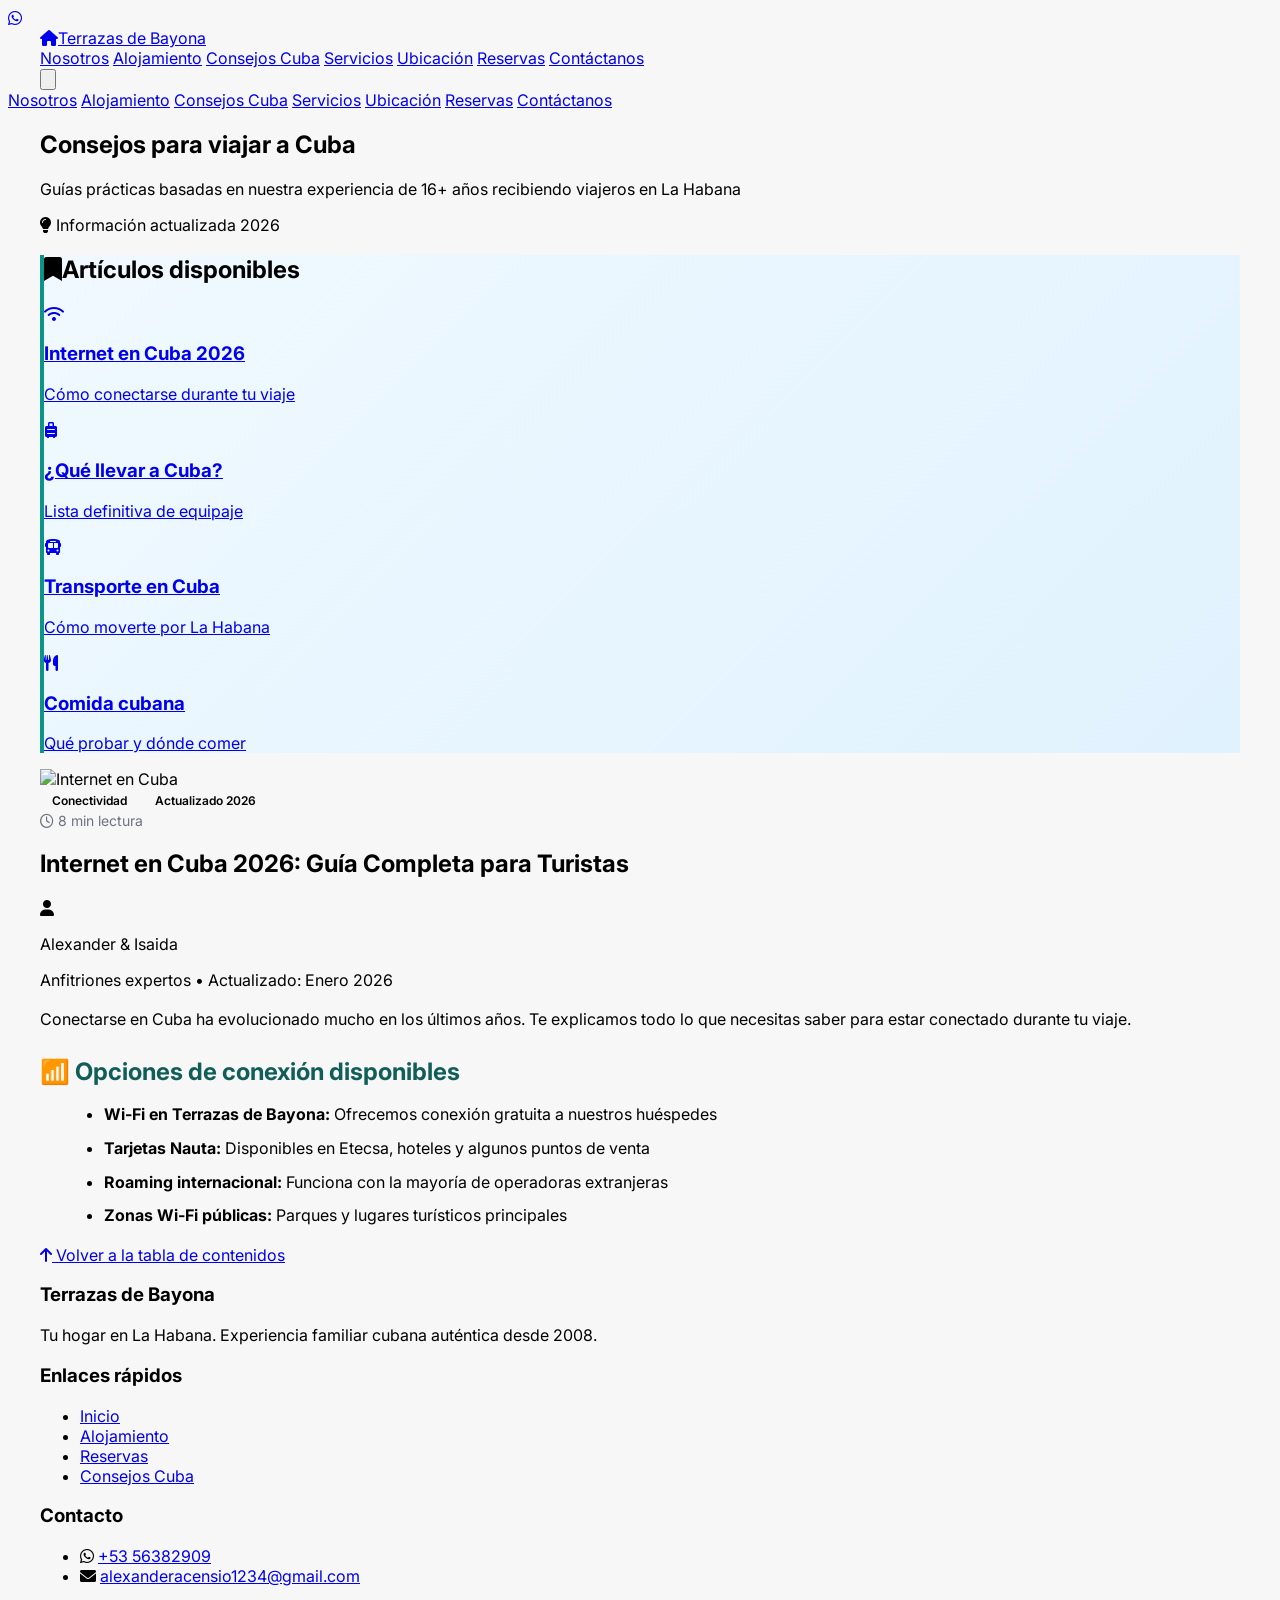
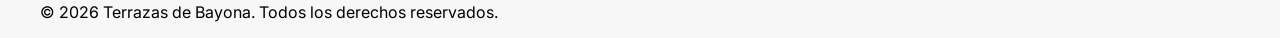
==== blog.html @ 05017f50 "Add files via upload" ====
<!DOCTYPE html>
<html lang="es">
<head>
    <meta charset="UTF-8">
    <meta name="viewport" content="width=device-width, initial-scale=1.0">
    <title>Consejos Cuba | Terrazas de Bayona - La Habana</title>
    <meta name="description" content="Guías completas para viajar a Cuba: internet, qué llevar, transporte y más consejos útiles para tu estancia en La Habana.">
    
    <!-- Mismo head que la página principal -->
    <link rel="canonical" href="https://reservaterrazasdebayona59.com/blog.html">
    
    <!-- Tailwind CSS -->
    <script src="https://cdn.tailwindcss.com"></script>
    
    <!-- Font Awesome -->
    <link rel="stylesheet" href="https://cdnjs.cloudflare.com/ajax/libs/font-awesome/6.0.0-beta3/css/all.min.css">
    
    <!-- Google Fonts -->
    <link href="https://fonts.googleapis.com/css2?family=Inter:wght@100..900&display=swap" rel="stylesheet">
    
    <style>
        :root {
            --primary-teal: #0d9488;
            --accent-yellow: #fbbf24;
            --dark-teal: #115e59;
            --light-teal: #ccfbf1;
        }
        
        body { 
            font-family: 'Inter', sans-serif; 
            background-color: #f7f7f7; 
        }
        
        .content-container { 
            max-width: 1200px; 
            margin: 0 auto;
        }
        
        .blog-article {
            transition: all 0.3s ease;
        }
        
        .blog-article:hover {
            transform: translateY(-5px);
            box-shadow: 0 15px 30px rgba(0, 0, 0, 0.1);
        }
        
        .blog-tag {
            display: inline-block;
            padding: 0.25rem 0.75rem;
            border-radius: 9999px;
            font-size: 0.75rem;
            font-weight: 600;
        }
        
        .read-time {
            color: #6b7280;
            font-size: 0.875rem;
        }
        
        .blog-content h2 {
            font-size: 1.875rem;
            font-weight: 700;
            color: var(--dark-teal);
            margin-top: 2rem;
            margin-bottom: 1rem;
        }
        
        .blog-content h3 {
            font-size: 1.5rem;
            font-weight: 700;
            color: var(--dark-teal);
            margin-top: 1.5rem;
            margin-bottom: 1rem;
        }
        
        .blog-content ul, .blog-content ol {
            margin-left: 1.5rem;
            margin-bottom: 1rem;
        }
        
        .blog-content li {
            margin-bottom: 0.5rem;
            line-height: 1.6;
        }
        
        .blog-content p {
            margin-bottom: 1rem;
            line-height: 1.7;
        }
        
        .table-of-contents {
            background: linear-gradient(135deg, #f0f9ff 0%, #e0f2fe 100%);
            border-left: 4px solid var(--primary-teal);
        }
        
        .back-to-top {
            position: fixed;
            bottom: 20px;
            right: 20px;
            background-color: var(--primary-teal);
            color: white;
            width: 50px;
            height: 50px;
            border-radius: 50%;
            display: flex;
            align-items: center;
            justify-content: center;
            text-decoration: none;
            box-shadow: 0 4px 12px rgba(13, 148, 136, 0.3);
            z-index: 1000;
            transition: all 0.3s ease;
        }
        
        .back-to-top:hover {
            background-color: var(--dark-teal);
            transform: translateY(-3px);
        }
    </style>
</head>
<body class="text-gray-800">
    
    <!-- BOTÓN FLOTANTE WHATSAPP -->
    <div class="whatsapp-float">
        <a href="https://wa.me/5356382909?text=Hola,%20tengo%20dudas%20sobre%20viajar%20a%20Cuba" 
           target="_blank"
           class="bg-green-500 text-white p-4 rounded-full shadow-lg hover:bg-green-600 transition transform hover:scale-110 flex items-center"
           aria-label="Consultar por WhatsApp">
            <i class="fab fa-whatsapp text-2xl"></i>
        </a>
    </div>

    <!-- CABECERA FIJA Y NAVEGACIÓN -->
    <header id="main-header" class="bg-white shadow-md sticky top-0 z-50">
        <div class="content-container mx-auto px-4 py-3 flex justify-between items-center">
            <a href="index.html" class="text-2xl font-bold text-teal-600 hover:text-teal-800 transition duration-300">
                <i class="fas fa-home mr-2"></i>Terrazas de Bayona
            </a>
            
            <nav class="hidden md:flex items-center space-x-6">
                <a href="index.html#about" class="text-sm font-medium text-gray-600 hover:text-teal-600 transition">Nosotros</a>
                <a href="index.html#alojamiento" class="text-sm font-medium text-gray-600 hover:text-teal-600 transition">Alojamiento</a>
                <a href="blog.html" class="text-sm font-medium text-gray-600 hover:text-teal-600 transition font-bold text-teal-700">Consejos Cuba</a>
                <a href="index.html#servicios" class="text-sm font-medium text-gray-600 hover:text-teal-600 transition">Servicios</a>
                <a href="index.html#ubicacion" class="text-sm font-medium text-gray-600 hover:text-teal-600 transition">Ubicación</a>
                <a href="index.html#reservas" class="text-sm font-medium text-gray-600 hover:text-teal-600 transition">Reservas</a>
                <a href="index.html#contacto" class="text-sm font-medium text-gray-600 hover:text-teal-600 transition">Contáctanos</a>
            </nav>

            <button id="mobile-menu-button" class="md:hidden p-2 text-gray-600 hover:text-teal-600 rounded-lg transition duration-300"
                    aria-label="Abrir menú móvil">
                <svg class="w-6 h-6" fill="none" stroke="currentColor" viewBox="0 0 24 24">
                    <path stroke-linecap="round" stroke-linejoin="round" stroke-width="2" d="M4 6h16M4 12h16m-7 6h7"></path>
                </svg>
            </button>
        </div>
        
        <div id="mobile-menu" class="hidden md:hidden px-4 pb-4 bg-gray-50 border-t border-gray-200">
            <a href="index.html#about" class="block py-2 text-sm font-medium text-gray-700 hover:text-teal-600">Nosotros</a>
            <a href="index.html#alojamiento" class="block py-2 text-sm font-medium text-gray-700 hover:text-teal-600">Alojamiento</a>
            <a href="blog.html" class="block py-2 text-sm font-medium text-gray-700 hover:text-teal-600 font-bold text-teal-700">Consejos Cuba</a>
            <a href="index.html#servicios" class="block py-2 text-sm font-medium text-gray-700 hover:text-teal-600">Servicios</a>
            <a href="index.html#ubicacion" class="block py-2 text-sm font-medium text-gray-700 hover:text-teal-600">Ubicación</a>
            <a href="index.html#reservas" class="block py-2 text-sm font-medium text-gray-700 hover:text-teal-600">Reservas</a>
            <a href="index.html#contacto" class="block py-2 text-sm font-medium text-gray-700 hover:text-teal-600">Contáctanos</a>
        </div>
    </header>

    <!-- HERO DEL BLOG -->
    <section class="py-20 bg-gradient-to-r from-teal-600 to-teal-800 text-white">
        <div class="content-container mx-auto px-4 text-center">
            <h1 class="text-4xl md:text-5xl font-bold mb-6">Consejos para viajar a Cuba</h1>
            <p class="text-xl md:text-2xl mb-8 max-w-3xl mx-auto font-light">
                Guías prácticas basadas en nuestra experiencia de 16+ años recibiendo viajeros en La Habana
            </p>
            <div class="inline-flex items-center bg-white/20 backdrop-blur-sm px-6 py-3 rounded-full">
                <i class="fas fa-lightbulb mr-3"></i>
                <span class="font-semibold">Información actualizada 2026</span>
            </div>
        </div>
    </section>

    <!-- TABLA DE CONTENIDOS -->
    <section class="py-12 bg-white">
        <div class="content-container mx-auto px-4">
            <div class="table-of-contents p-8 rounded-2xl max-w-4xl mx-auto">
                <h2 class="text-2xl font-bold text-teal-800 mb-6">
                    <i class="fas fa-bookmark mr-3"></i>Artículos disponibles
                </h2>
                <div class="grid md:grid-cols-2 gap-4">
                    <a href="#internet-cuba" class="flex items-center p-4 bg-white rounded-lg hover:shadow-md transition">
                        <div class="w-12 h-12 bg-blue-100 rounded-lg flex items-center justify-center mr-4">
                            <i class="fas fa-wifi text-blue-600"></i>
                        </div>
                        <div>
                            <h3 class="font-bold text-gray-900">Internet en Cuba 2026</h3>
                            <p class="text-sm text-gray-600">Cómo conectarse durante tu viaje</p>
                        </div>
                    </a>
                    
                    <a href="#que-llevar-cuba" class="flex items-center p-4 bg-white rounded-lg hover:shadow-md transition">
                        <div class="w-12 h-12 bg-green-100 rounded-lg flex items-center justify-center mr-4">
                            <i class="fas fa-suitcase-rolling text-green-600"></i>
                        </div>
                        <div>
                            <h3 class="font-bold text-gray-900">¿Qué llevar a Cuba?</h3>
                            <p class="text-sm text-gray-600">Lista definitiva de equipaje</p>
                        </div>
                    </a>
                    
                    <a href="#transporte-cuba" class="flex items-center p-4 bg-white rounded-lg hover:shadow-md transition">
                        <div class="w-12 h-12 bg-purple-100 rounded-lg flex items-center justify-center mr-4">
                            <i class="fas fa-bus text-purple-600"></i>
                        </div>
                        <div>
                            <h3 class="font-bold text-gray-900">Transporte en Cuba</h3>
                            <p class="text-sm text-gray-600">Cómo moverte por La Habana</p>
                        </div>
                    </a>
                    
                    <a href="#comida-cuba" class="flex items-center p-4 bg-white rounded-lg hover:shadow-md transition">
                        <div class="w-12 h-12 bg-yellow-100 rounded-lg flex items-center justify-center mr-4">
                            <i class="fas fa-utensils text-yellow-600"></i>
                        </div>
                        <div>
                            <h3 class="font-bold text-gray-900">Comida cubana</h3>
                            <p class="text-sm text-gray-600">Qué probar y dónde comer</p>
                        </div>
                    </a>
                </div>
            </div>
        </div>
    </section>

    <!-- ARTÍCULOS DEL BLOG -->
    <main class="py-12 bg-gray-50">
        <div class="content-container mx-auto px-4">
            
            <!-- Artículo 1: Internet en Cuba -->
            <article id="internet-cuba" class="bg-white rounded-2xl shadow-xl overflow-hidden mb-16 blog-article">
                <div class="md:flex">
                    <div class="md:w-2/5">
                        <img src="https://images.unsplash.com/photo-1519389950473-47ba0277781c?ixlib=rb-4.0.3&auto=format&fit=crop&w=1200&q=80" 
                             alt="Internet en Cuba"
                             class="w-full h-full object-cover min-h-[400px]">
                    </div>
                    <div class="md:w-3/5 p-8">
                        <!-- Encabezado del artículo -->
                        <div class="flex items-center justify-between mb-6">
                            <div>
                                <span class="blog-tag bg-blue-100 text-blue-800">Conectividad</span>
                                <span class="blog-tag bg-purple-100 text-purple-800 ml-2">Actualizado 2026</span>
                            </div>
                            <div class="read-time">
                                <i class="far fa-clock mr-1"></i> 8 min lectura
                            </div>
                        </div>
                        
                        <h2 class="text-3xl font-bold text-gray-900 mb-6">
                            Internet en Cuba 2026: Guía Completa para Turistas
                        </h2>
                        
                        <div class="flex items-center mb-8">
                            <div class="w-12 h-12 bg-teal-100 rounded-full flex items-center justify-center mr-4">
                                <i class="fas fa-user text-teal-600"></i>
                            </div>
                            <div>
                                <p class="font-medium text-gray-900">Alexander & Isaida</p>
                                <p class="text-sm text-gray-500">Anfitriones expertos • Actualizado: Enero 2026</p>
                            </div>
                        </div>
                        
                        <!-- Contenido del artículo (se puede expandir) -->
                        <div class="blog-content">
                            <p class="text-lg text-gray-700 mb-6">
                                Conectarse en Cuba ha evolucionado mucho en los últimos años. Te explicamos todo lo que necesitas saber para estar conectado durante tu viaje.
                            </p>
                            
                            <h3>📶 Opciones de conexión disponibles</h3>
                            <ul>
                                <li><strong>Wi-Fi en Terrazas de Bayona:</strong> Ofrecemos conexión gratuita a nuestros huéspedes</li>
                                <li><strong>Tarjetas Nauta:</strong> Disponibles en Etecsa, hoteles y algunos puntos de venta</li>
                                <li><strong>Roaming internacional:</strong> Funciona con la mayoría de operadoras extranjeras</li>
                                <li><strong>Zonas Wi-Fi públicas:</strong> Parques y lugares turísticos principales</li>
                            </ul>
                            
                            <!-- Más contenido del artículo... -->
                        </div>
                        
                        <!-- Botón para volver a la tabla de contenidos -->
                        <div class="mt-8 pt-6 border-t border-gray-200">
                            <a href="#" class="text-teal-600 hover:text-teal-800 font-medium flex items-center">
                                <i class="fas fa-arrow-up mr-2"></i>
                                Volver a la tabla de contenidos
                            </a>
                        </div>
                    </div>
                </div>
            </article>
            
            <!-- Artículo 2: Qué llevar a Cuba -->
            <article id="que-llevar-cuba" class="bg-white rounded-2xl shadow-xl overflow-hidden mb-16 blog-article">
                <!-- Estructura similar al artículo anterior -->
            </article>
            
            <!-- Más artículos... -->
            
        </div>
    </main>

    <!-- BOTÓN FLOTANTE PARA VOLVER ARRIBA -->
    <a href="#" class="back-to-top" id="backToTop" style="display: none;">
        <i class="fas fa-arrow-up"></i>
    </a>

    <!-- FOOTER -->
    <footer class="bg-gray-800 text-white py-8">
        <div class="content-container mx-auto px-4">
            <div class="grid md:grid-cols-3 gap-8">
                <div>
                    <h3 class="text-xl font-bold mb-4">Terrazas de Bayona</h3>
                    <p class="text-gray-300">Tu hogar en La Habana. Experiencia familiar cubana auténtica desde 2008.</p>
                </div>
                
                <div>
                    <h3 class="text-xl font-bold mb-4">Enlaces rápidos</h3>
                    <ul class="space-y-2">
                        <li><a href="index.html" class="text-gray-300 hover:text-white">Inicio</a></li>
                        <li><a href="index.html#alojamiento" class="text-gray-300 hover:text-white">Alojamiento</a></li>
                        <li><a href="index.html#reservas" class="text-gray-300 hover:text-white">Reservas</a></li>
                        <li><a href="blog.html" class="text-gray-300 hover:text-white">Consejos Cuba</a></li>
                    </ul>
                </div>
                
                <div>
                    <h3 class="text-xl font-bold mb-4">Contacto</h3>
                    <ul class="space-y-2">
                        <li class="flex items-center">
                            <i class="fab fa-whatsapp mr-3 text-green-400"></i>
                            <a href="https://wa.me/5356382909" class="text-gray-300 hover:text-white">+53 56382909</a>
                        </li>
                        <li class="flex items-center">
                            <i class="fas fa-envelope mr-3 text-teal-400"></i>
                            <a href="mailto:alexanderacensio1234@gmail.com" class="text-gray-300 hover:text-white">alexanderacensio1234@gmail.com</a>
                        </li>
                    </ul>
                </div>
            </div>
            
            <div class="border-t border-gray-700 mt-8 pt-6 text-center">
                <p>&copy; 2026 Terrazas de Bayona. Todos los derechos reservados.</p>
            </div>
        </div>
    </footer>

    <script>
        // Script para el botón de volver arriba
        window.addEventListener('scroll', function() {
            const backToTop = document.getElementById('backToTop');
            if (window.scrollY > 300) {
                backToTop.style.display = 'flex';
            } else {
                backToTop.style.display = 'none';
            }
        });

        // Script para el menú móvil
        document.getElementById('mobile-menu-button').addEventListener('click', function() {
            document.getElementById('mobile-menu').classList.toggle('hidden');
        });
    </script>
</body>
</html>
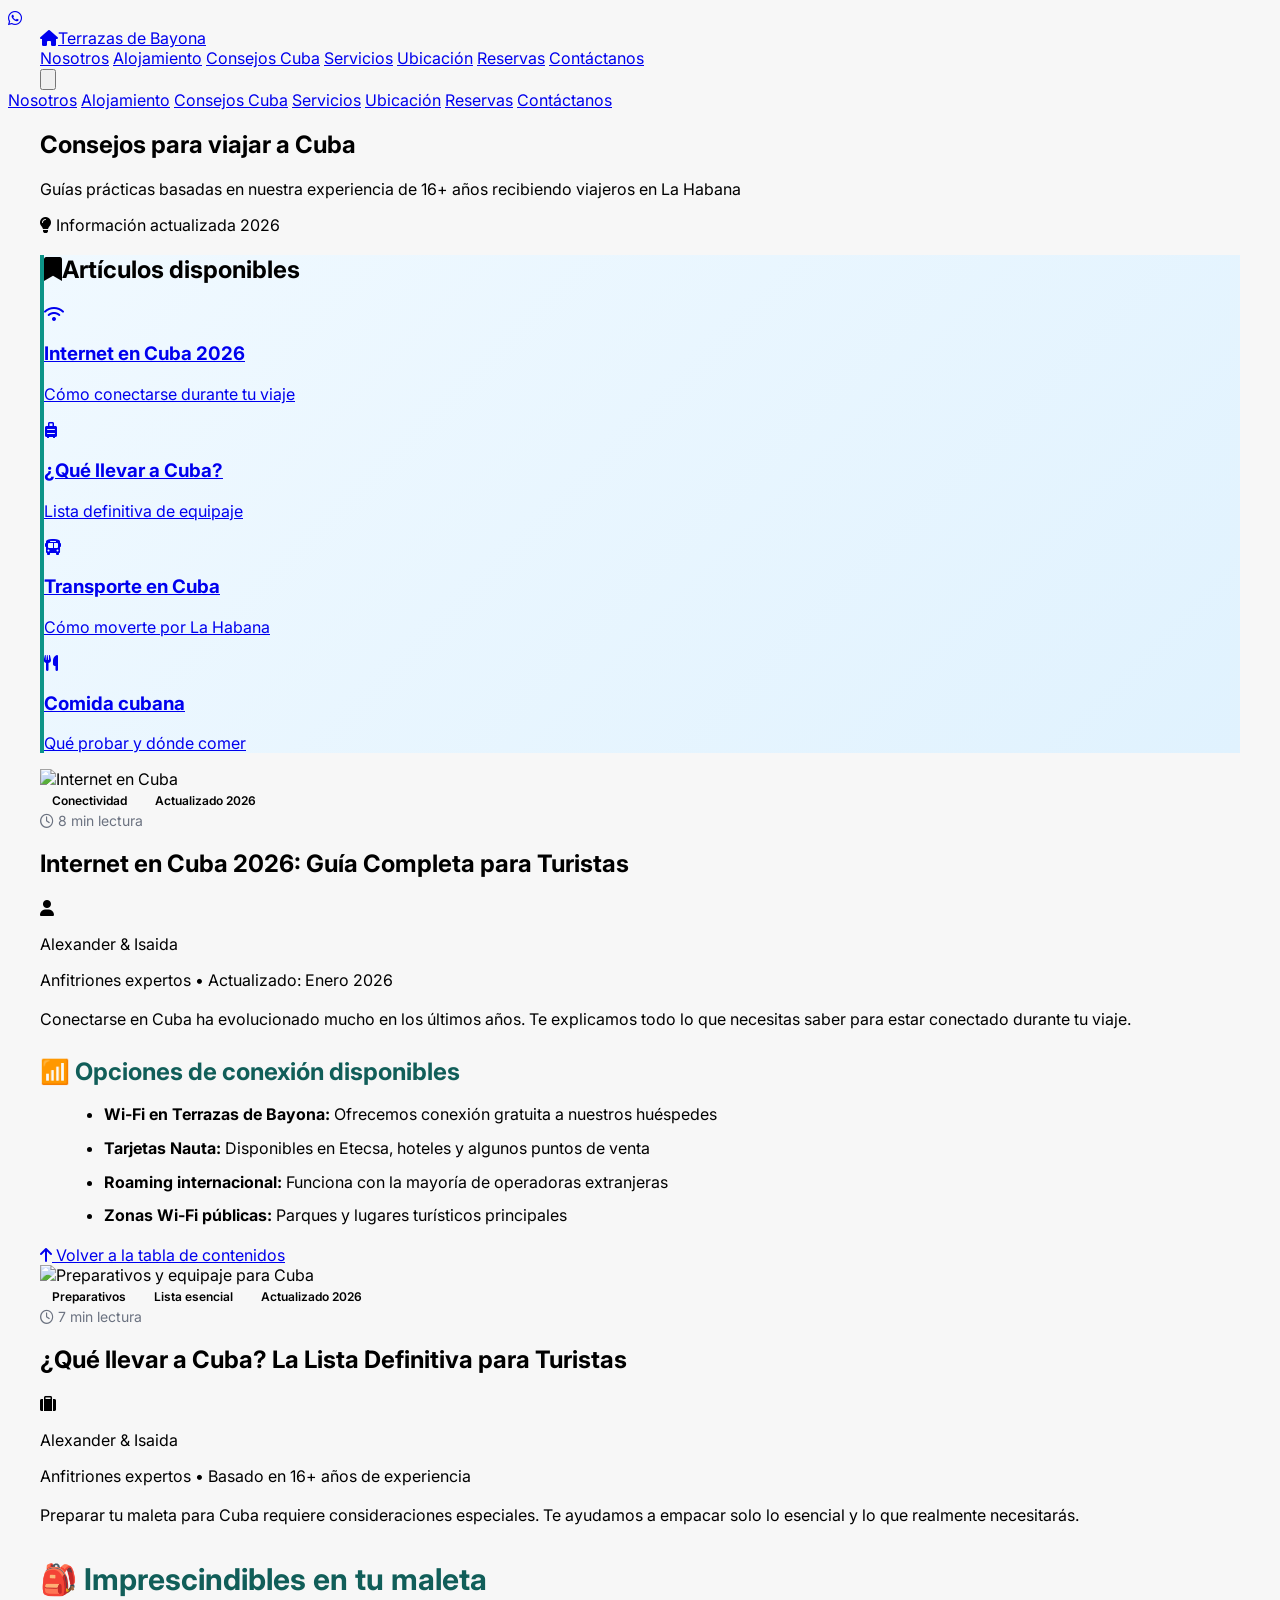
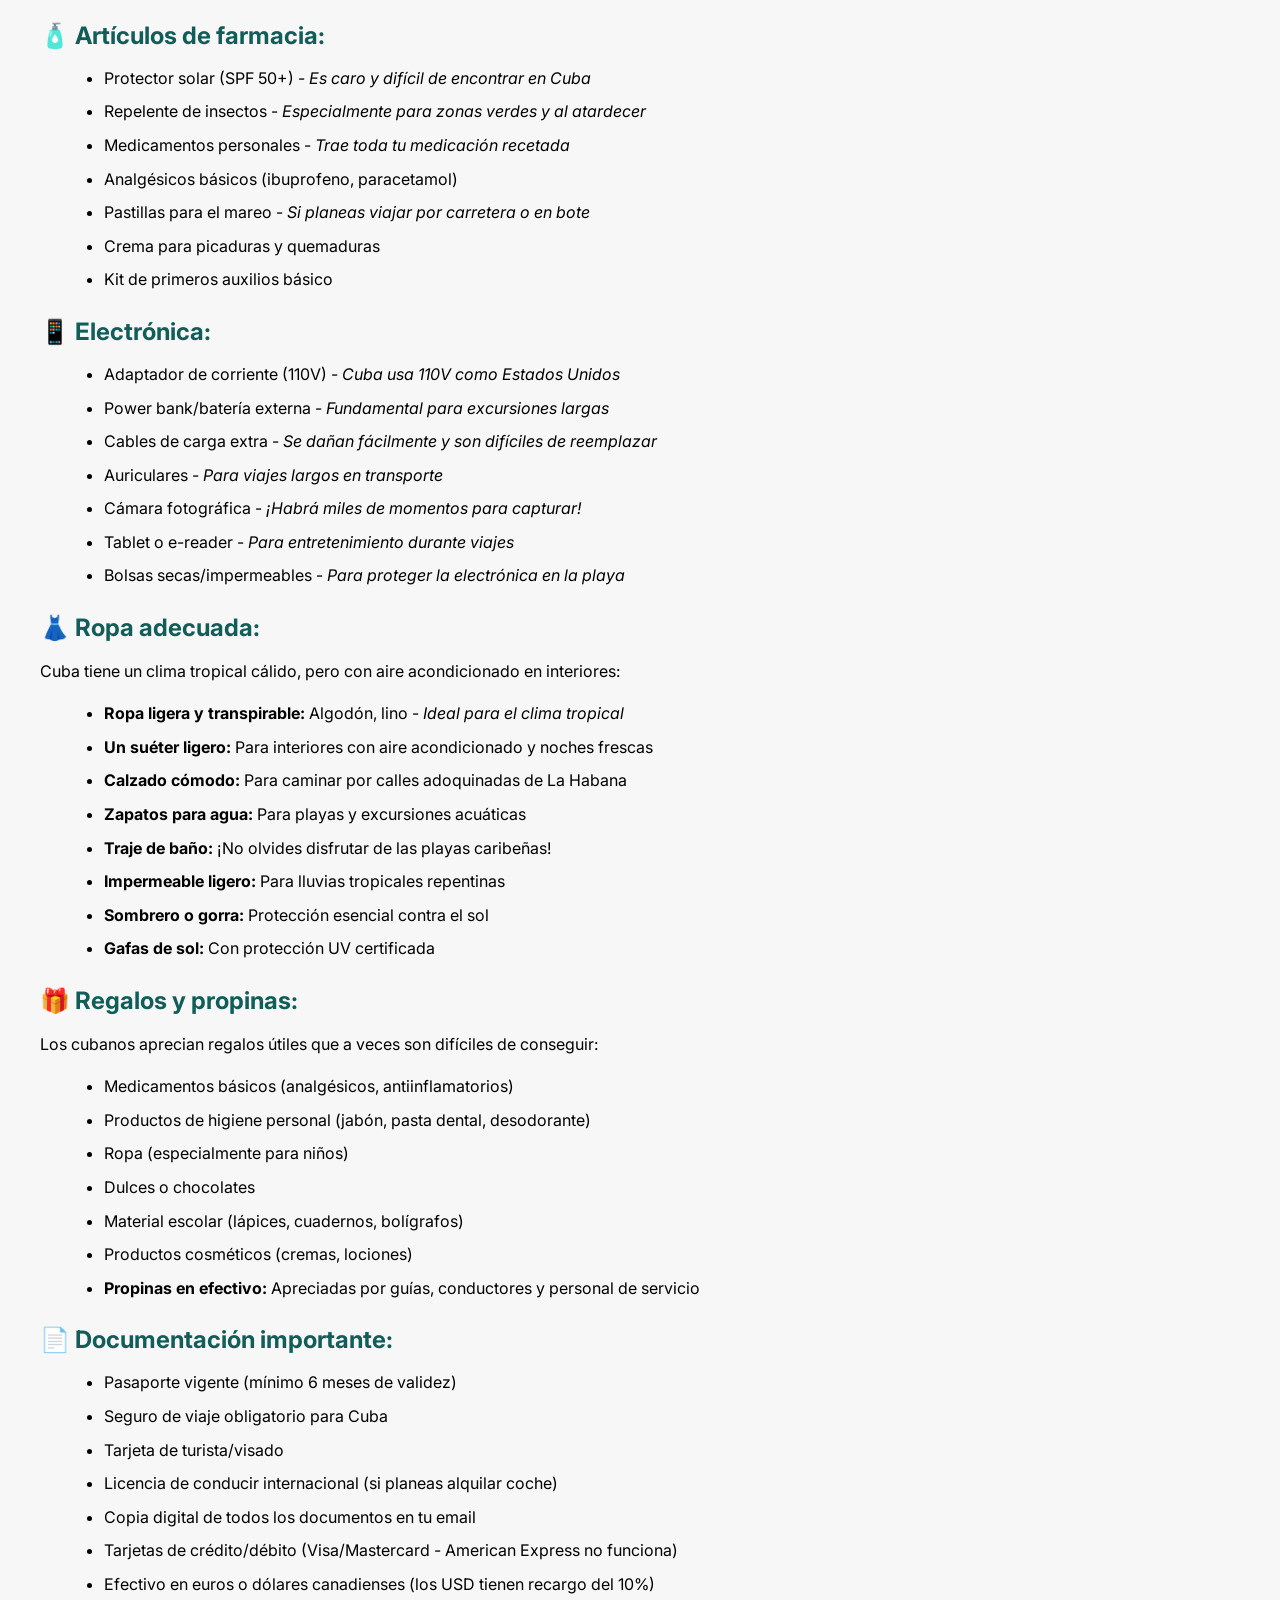
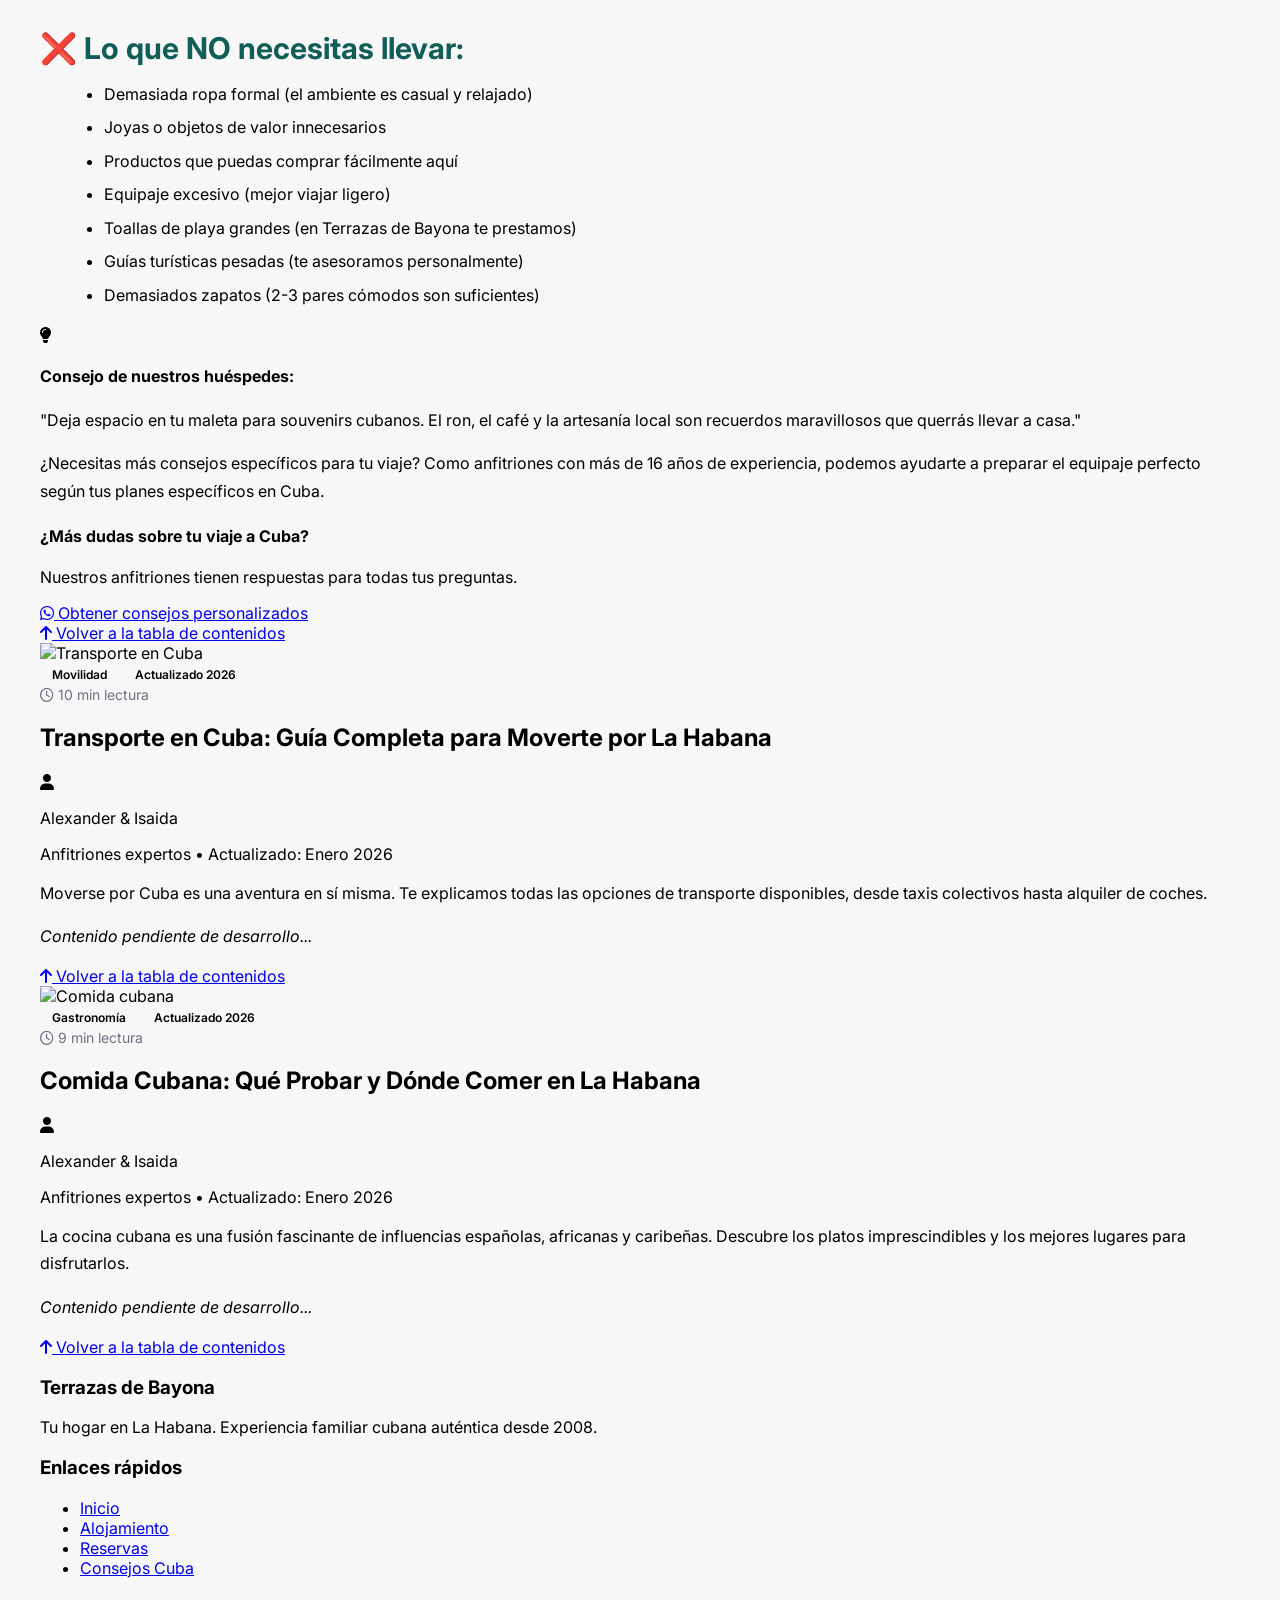
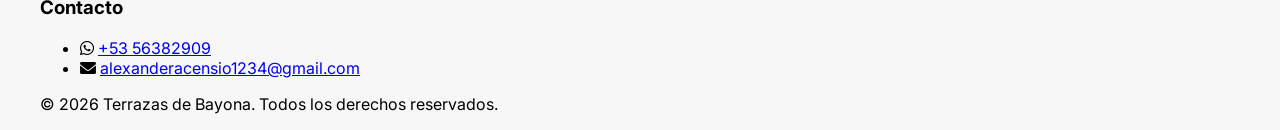
==== commit f2e285b3: "Update blog.html" ====
--- a/blog.html
+++ b/blog.html
@@ -270,7 +270,7 @@
                             </div>
                         </div>
                         
-                        <!-- Contenido del artículo (se puede expandir) -->
+                        <!-- Contenido del artículo -->
                         <div class="blog-content">
                             <p class="text-lg text-gray-700 mb-6">
                                 Conectarse en Cuba ha evolucionado mucho en los últimos años. Te explicamos todo lo que necesitas saber para estar conectado durante tu viaje.
@@ -300,10 +300,261 @@
             
             <!-- Artículo 2: Qué llevar a Cuba -->
             <article id="que-llevar-cuba" class="bg-white rounded-2xl shadow-xl overflow-hidden mb-16 blog-article">
-                <!-- Estructura similar al artículo anterior -->
+                <div class="md:flex">
+                    <div class="md:w-2/5">
+                        <img src="https://images.unsplash.com/photo-1583676369613-21e0830ed217?ixlib=rb-4.0.3&auto=format&fit=crop&w=1200&q=80" 
+                             alt="Preparativos y equipaje para Cuba"
+                             class="w-full h-full object-cover min-h-[400px]">
+                    </div>
+                    <div class="md:w-3/5 p-8">
+                        <!-- Encabezado del artículo -->
+                        <div class="flex items-center justify-between mb-6">
+                            <div>
+                                <span class="blog-tag bg-green-100 text-green-800">Preparativos</span>
+                                <span class="blog-tag bg-yellow-100 text-yellow-800 ml-2">Lista esencial</span>
+                                <span class="blog-tag bg-purple-100 text-purple-800 ml-2">Actualizado 2026</span>
+                            </div>
+                            <div class="read-time">
+                                <i class="far fa-clock mr-1"></i> 7 min lectura
+                            </div>
+                        </div>
+                        
+                        <h2 class="text-3xl font-bold text-gray-900 mb-6">
+                            ¿Qué llevar a Cuba? La Lista Definitiva para Turistas
+                        </h2>
+                        
+                        <div class="flex items-center mb-8">
+                            <div class="w-12 h-12 bg-teal-100 rounded-full flex items-center justify-center mr-4">
+                                <i class="fas fa-suitcase text-teal-600"></i>
+                            </div>
+                            <div>
+                                <p class="font-medium text-gray-900">Alexander & Isaida</p>
+                                <p class="text-sm text-gray-500">Anfitriones expertos • Basado en 16+ años de experiencia</p>
+                            </div>
+                        </div>
+                        
+                        <!-- Contenido del artículo -->
+                        <div class="blog-content">
+                            <p class="text-lg text-gray-700 mb-6">
+                                Preparar tu maleta para Cuba requiere consideraciones especiales. Te ayudamos a empacar solo lo esencial y lo que realmente necesitarás.
+                            </p>
+                            
+                            <h2>🎒 Imprescindibles en tu maleta</h2>
+                            
+                            <h3>🧴 Artículos de farmacia:</h3>
+                            <ul>
+                                <li>Protector solar (SPF 50+) - <em>Es caro y difícil de encontrar en Cuba</em></li>
+                                <li>Repelente de insectos - <em>Especialmente para zonas verdes y al atardecer</em></li>
+                                <li>Medicamentos personales - <em>Trae toda tu medicación recetada</em></li>
+                                <li>Analgésicos básicos (ibuprofeno, paracetamol)</li>
+                                <li>Pastillas para el mareo - <em>Si planeas viajar por carretera o en bote</em></li>
+                                <li>Crema para picaduras y quemaduras</li>
+                                <li>Kit de primeros auxilios básico</li>
+                            </ul>
+                            
+                            <h3>📱 Electrónica:</h3>
+                            <ul>
+                                <li>Adaptador de corriente (110V) - <em>Cuba usa 110V como Estados Unidos</em></li>
+                                <li>Power bank/batería externa - <em>Fundamental para excursiones largas</em></li>
+                                <li>Cables de carga extra - <em>Se dañan fácilmente y son difíciles de reemplazar</em></li>
+                                <li>Auriculares - <em>Para viajes largos en transporte</em></li>
+                                <li>Cámara fotográfica - <em>¡Habrá miles de momentos para capturar!</em></li>
+                                <li>Tablet o e-reader - <em>Para entretenimiento durante viajes</em></li>
+                                <li>Bolsas secas/impermeables - <em>Para proteger la electrónica en la playa</em></li>
+                            </ul>
+                            
+                            <h3>👗 Ropa adecuada:</h3>
+                            <p class="mb-4">Cuba tiene un clima tropical cálido, pero con aire acondicionado en interiores:</p>
+                            <ul>
+                                <li><strong>Ropa ligera y transpirable:</strong> Algodón, lino - <em>Ideal para el clima tropical</em></li>
+                                <li><strong>Un suéter ligero:</strong> Para interiores con aire acondicionado y noches frescas</li>
+                                <li><strong>Calzado cómodo:</strong> Para caminar por calles adoquinadas de La Habana</li>
+                                <li><strong>Zapatos para agua:</strong> Para playas y excursiones acuáticas</li>
+                                <li><strong>Traje de baño:</strong> ¡No olvides disfrutar de las playas caribeñas!</li>
+                                <li><strong>Impermeable ligero:</strong> Para lluvias tropicales repentinas</li>
+                                <li><strong>Sombrero o gorra:</strong> Protección esencial contra el sol</li>
+                                <li><strong>Gafas de sol:</strong> Con protección UV certificada</li>
+                            </ul>
+                            
+                            <h3>🎁 Regalos y propinas:</h3>
+                            <p class="mb-4">Los cubanos aprecian regalos útiles que a veces son difíciles de conseguir:</p>
+                            <ul>
+                                <li>Medicamentos básicos (analgésicos, antiinflamatorios)</li>
+                                <li>Productos de higiene personal (jabón, pasta dental, desodorante)</li>
+                                <li>Ropa (especialmente para niños)</li>
+                                <li>Dulces o chocolates</li>
+                                <li>Material escolar (lápices, cuadernos, bolígrafos)</li>
+                                <li>Productos cosméticos (cremas, lociones)</li>
+                                <li><strong>Propinas en efectivo:</strong> Apreciadas por guías, conductores y personal de servicio</li>
+                            </ul>
+                            
+                            <h3>📄 Documentación importante:</h3>
+                            <ul>
+                                <li>Pasaporte vigente (mínimo 6 meses de validez)</li>
+                                <li>Seguro de viaje obligatorio para Cuba</li>
+                                <li>Tarjeta de turista/visado</li>
+                                <li>Licencia de conducir internacional (si planeas alquilar coche)</li>
+                                <li>Copia digital de todos los documentos en tu email</li>
+                                <li>Tarjetas de crédito/débito (Visa/Mastercard - American Express no funciona)</li>
+                                <li>Efectivo en euros o dólares canadienses (los USD tienen recargo del 10%)</li>
+                            </ul>
+                            
+                            <h2>❌ Lo que NO necesitas llevar:</h2>
+                            <ul>
+                                <li>Demasiada ropa formal (el ambiente es casual y relajado)</li>
+                                <li>Joyas o objetos de valor innecesarios</li>
+                                <li>Productos que puedas comprar fácilmente aquí</li>
+                                <li>Equipaje excesivo (mejor viajar ligero)</li>
+                                <li>Toallas de playa grandes (en Terrazas de Bayona te prestamos)</li>
+                                <li>Guías turísticas pesadas (te asesoramos personalmente)</li>
+                                <li>Demasiados zapatos (2-3 pares cómodos son suficientes)</li>
+                            </ul>
+                            
+                            <div class="bg-teal-50 border-l-4 border-teal-500 p-6 my-8 rounded-r-lg">
+                                <div class="flex items-start">
+                                    <i class="fas fa-lightbulb text-teal-600 text-2xl mr-4 mt-1"></i>
+                                    <div>
+                                        <h4 class="font-bold text-teal-800 mb-2">Consejo de nuestros huéspedes:</h4>
+                                        <p class="text-teal-700">"Deja espacio en tu maleta para souvenirs cubanos. El ron, el café y la artesanía local son recuerdos maravillosos que querrás llevar a casa."</p>
+                                    </div>
+                                </div>
+                            </div>
+                            
+                            <p class="text-lg font-medium text-gray-800 mb-6">
+                                ¿Necesitas más consejos específicos para tu viaje? Como anfitriones con más de 16 años de experiencia, podemos ayudarte a preparar el equipaje perfecto según tus planes específicos en Cuba.
+                            </p>
+                        </div>
+                        
+                        <!-- Botón de WhatsApp para consultas -->
+                        <div class="mt-8 p-6 bg-gradient-to-r from-green-50 to-teal-50 rounded-xl border border-green-100">
+                            <div class="flex flex-col md:flex-row items-center justify-between">
+                                <div class="mb-4 md:mb-0">
+                                    <h4 class="font-bold text-gray-900 text-lg">¿Más dudas sobre tu viaje a Cuba?</h4>
+                                    <p class="text-gray-700">Nuestros anfitriones tienen respuestas para todas tus preguntas.</p>
+                                </div>
+                                <a href="https://wa.me/5356382909?text=Hola,%20tengo%20dudas%20sobre%20qué%20llevar%20en%20mi%20viaje%20a%20Cuba" 
+                                   target="_blank"
+                                   class="bg-green-500 hover:bg-green-600 text-white font-medium py-3 px-6 rounded-lg transition duration-300 flex items-center">
+                                    <i class="fab fa-whatsapp mr-3 text-xl"></i>
+                                    Obtener consejos personalizados
+                                </a>
+                            </div>
+                        </div>
+                        
+                        <!-- Botón para volver a la tabla de contenidos -->
+                        <div class="mt-8 pt-6 border-t border-gray-200">
+                            <a href="#" class="text-teal-600 hover:text-teal-800 font-medium flex items-center">
+                                <i class="fas fa-arrow-up mr-2"></i>
+                                Volver a la tabla de contenidos
+                            </a>
+                        </div>
+                    </div>
+                </div>
             </article>
             
-            <!-- Más artículos... -->
+            <!-- Artículo 3: Transporte en Cuba -->
+            <article id="transporte-cuba" class="bg-white rounded-2xl shadow-xl overflow-hidden mb-16 blog-article">
+                <!-- Estructura similar a los artículos anteriores -->
+                <div class="md:flex">
+                    <div class="md:w-2/5">
+                        <img src="https://images.unsplash.com/photo-1544620347-c4fd4a3d5957?ixlib=rb-4.0.3&auto=format&fit=crop&w=1200&q=80" 
+                             alt="Transporte en Cuba"
+                             class="w-full h-full object-cover min-h-[400px]">
+                    </div>
+                    <div class="md:w-3/5 p-8">
+                        <div class="flex items-center justify-between mb-6">
+                            <div>
+                                <span class="blog-tag bg-purple-100 text-purple-800">Movilidad</span>
+                                <span class="blog-tag bg-purple-100 text-purple-800 ml-2">Actualizado 2026</span>
+                            </div>
+                            <div class="read-time">
+                                <i class="far fa-clock mr-1"></i> 10 min lectura
+                            </div>
+                        </div>
+                        
+                        <h2 class="text-3xl font-bold text-gray-900 mb-6">
+                            Transporte en Cuba: Guía Completa para Moverte por La Habana
+                        </h2>
+                        
+                        <div class="flex items-center mb-8">
+                            <div class="w-12 h-12 bg-teal-100 rounded-full flex items-center justify-center mr-4">
+                                <i class="fas fa-user text-teal-600"></i>
+                            </div>
+                            <div>
+                                <p class="font-medium text-gray-900">Alexander & Isaida</p>
+                                <p class="text-sm text-gray-500">Anfitriones expertos • Actualizado: Enero 2026</p>
+                            </div>
+                        </div>
+                        
+                        <div class="blog-content">
+                            <p class="text-lg text-gray-700 mb-6">
+                                Moverse por Cuba es una aventura en sí misma. Te explicamos todas las opciones de transporte disponibles, desde taxis colectivos hasta alquiler de coches.
+                            </p>
+                            
+                            <p><em>Contenido pendiente de desarrollo...</em></p>
+                        </div>
+                        
+                        <div class="mt-8 pt-6 border-t border-gray-200">
+                            <a href="#" class="text-teal-600 hover:text-teal-800 font-medium flex items-center">
+                                <i class="fas fa-arrow-up mr-2"></i>
+                                Volver a la tabla de contenidos
+                            </a>
+                        </div>
+                    </div>
+                </div>
+            </article>
+            
+            <!-- Artículo 4: Comida cubana -->
+            <article id="comida-cuba" class="bg-white rounded-2xl shadow-xl overflow-hidden mb-16 blog-article">
+                <!-- Estructura similar a los artículos anteriores -->
+                <div class="md:flex">
+                    <div class="md:w-2/5">
+                        <img src="https://images.unsplash.com/photo-1532634922-8fe0b757fb13?ixlib=rb-4.0.3&auto=format&fit=crop&w=1200&q=80" 
+                             alt="Comida cubana"
+                             class="w-full h-full object-cover min-h-[400px]">
+                    </div>
+                    <div class="md:w-3/5 p-8">
+                        <div class="flex items-center justify-between mb-6">
+                            <div>
+                                <span class="blog-tag bg-yellow-100 text-yellow-800">Gastronomía</span>
+                                <span class="blog-tag bg-purple-100 text-purple-800 ml-2">Actualizado 2026</span>
+                            </div>
+                            <div class="read-time">
+                                <i class="far fa-clock mr-1"></i> 9 min lectura
+                            </div>
+                        </div>
+                        
+                        <h2 class="text-3xl font-bold text-gray-900 mb-6">
+                            Comida Cubana: Qué Probar y Dónde Comer en La Habana
+                        </h2>
+                        
+                        <div class="flex items-center mb-8">
+                            <div class="w-12 h-12 bg-teal-100 rounded-full flex items-center justify-center mr-4">
+                                <i class="fas fa-user text-teal-600"></i>
+                            </div>
+                            <div>
+                                <p class="font-medium text-gray-900">Alexander & Isaida</p>
+                                <p class="text-sm text-gray-500">Anfitriones expertos • Actualizado: Enero 2026</p>
+                            </div>
+                        </div>
+                        
+                        <div class="blog-content">
+                            <p class="text-lg text-gray-700 mb-6">
+                                La cocina cubana es una fusión fascinante de influencias españolas, africanas y caribeñas. Descubre los platos imprescindibles y los mejores lugares para disfrutarlos.
+                            </p>
+                            
+                            <p><em>Contenido pendiente de desarrollo...</em></p>
+                        </div>
+                        
+                        <div class="mt-8 pt-6 border-t border-gray-200">
+                            <a href="#" class="text-teal-600 hover:text-teal-800 font-medium flex items-center">
+                                <i class="fas fa-arrow-up mr-2"></i>
+                                Volver a la tabla de contenidos
+                            </a>
+                        </div>
+                    </div>
+                </div>
+            </article>
             
         </div>
     </main>
@@ -370,4 +621,4 @@
         });
     </script>
 </body>
-</html>+</html>
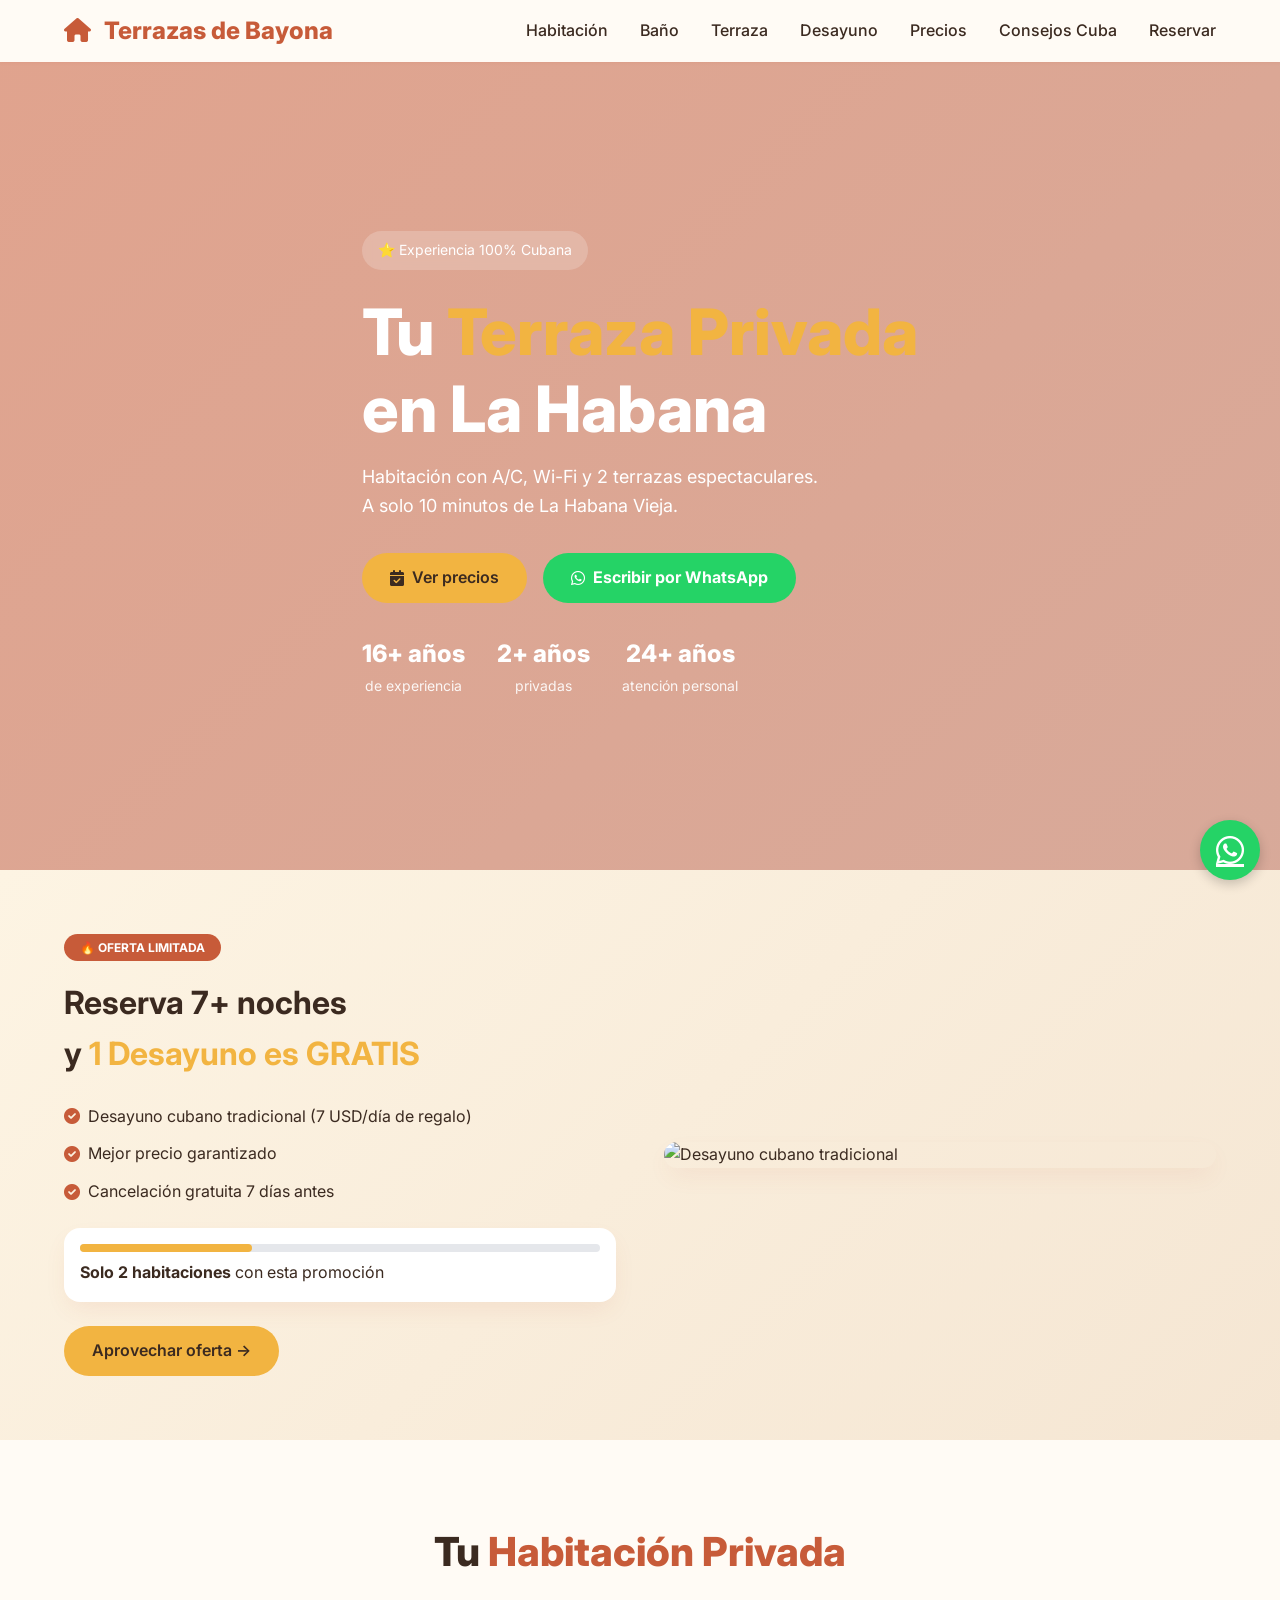
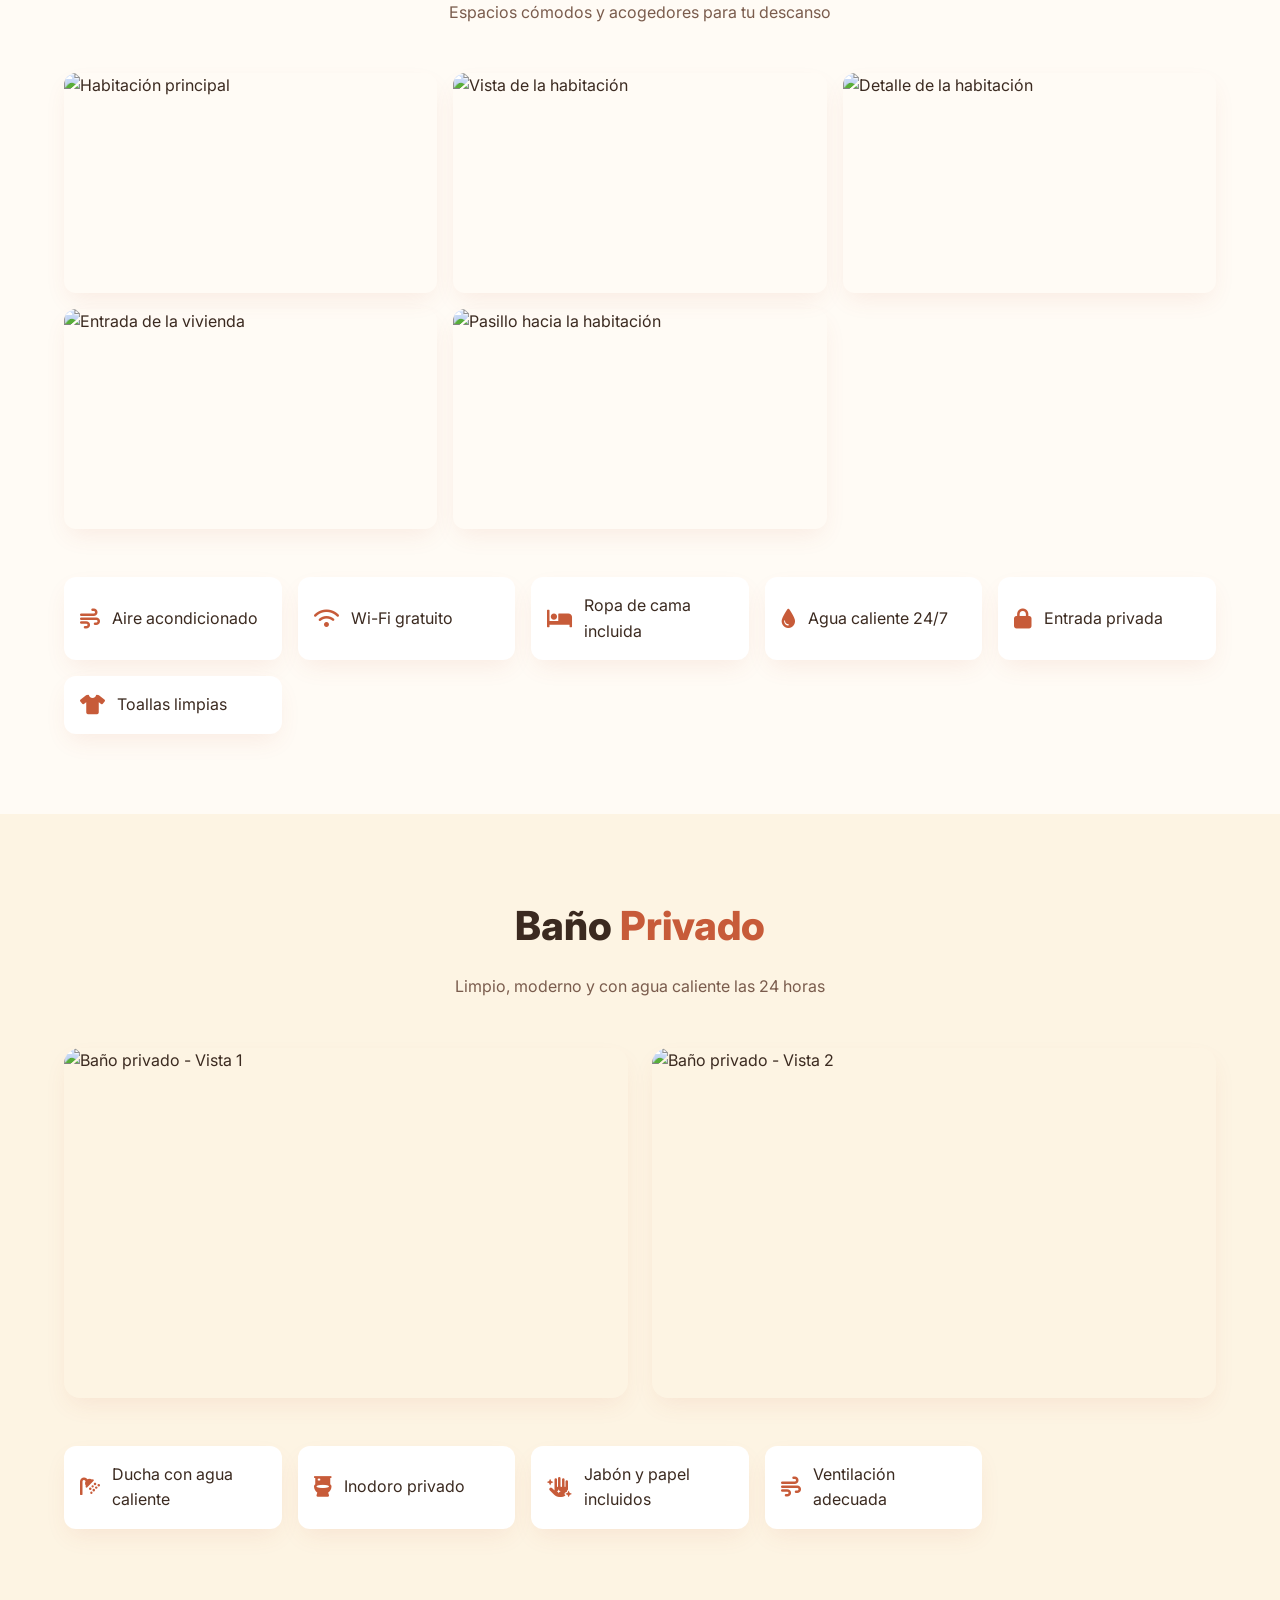
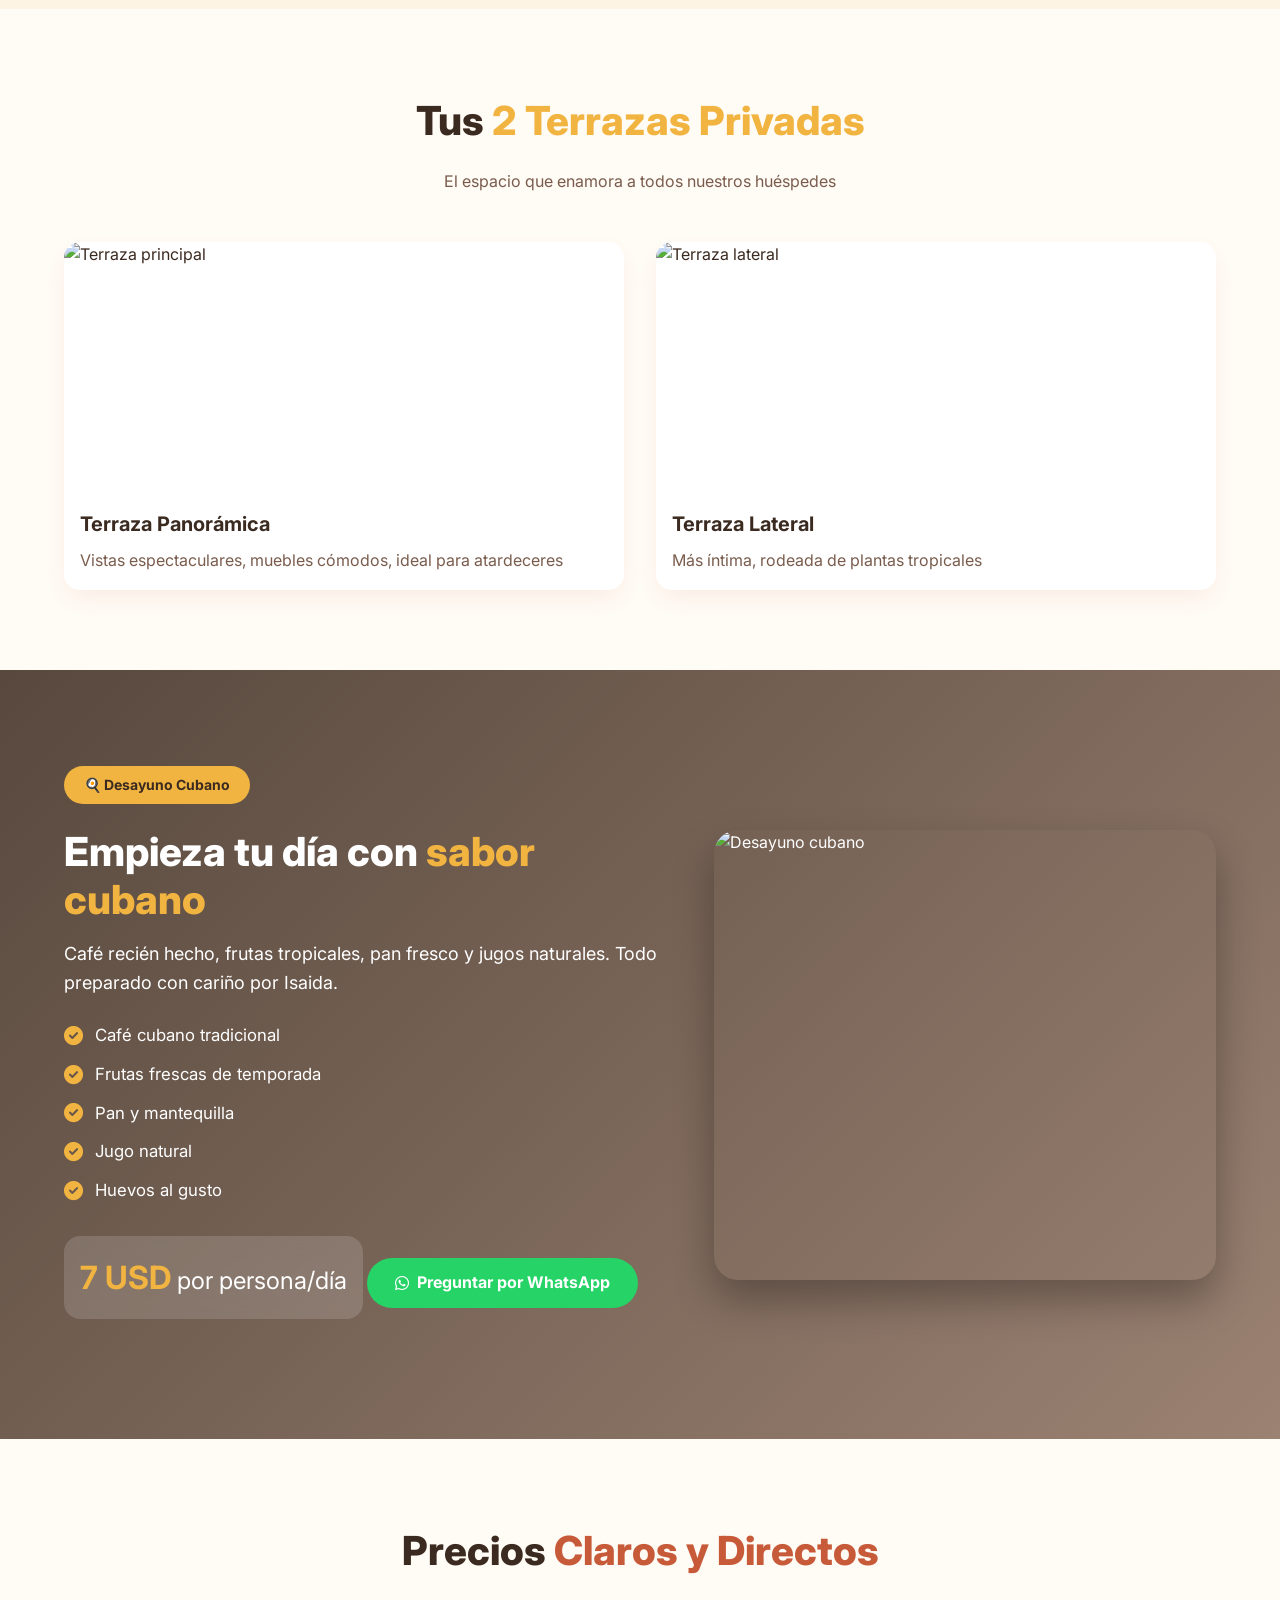
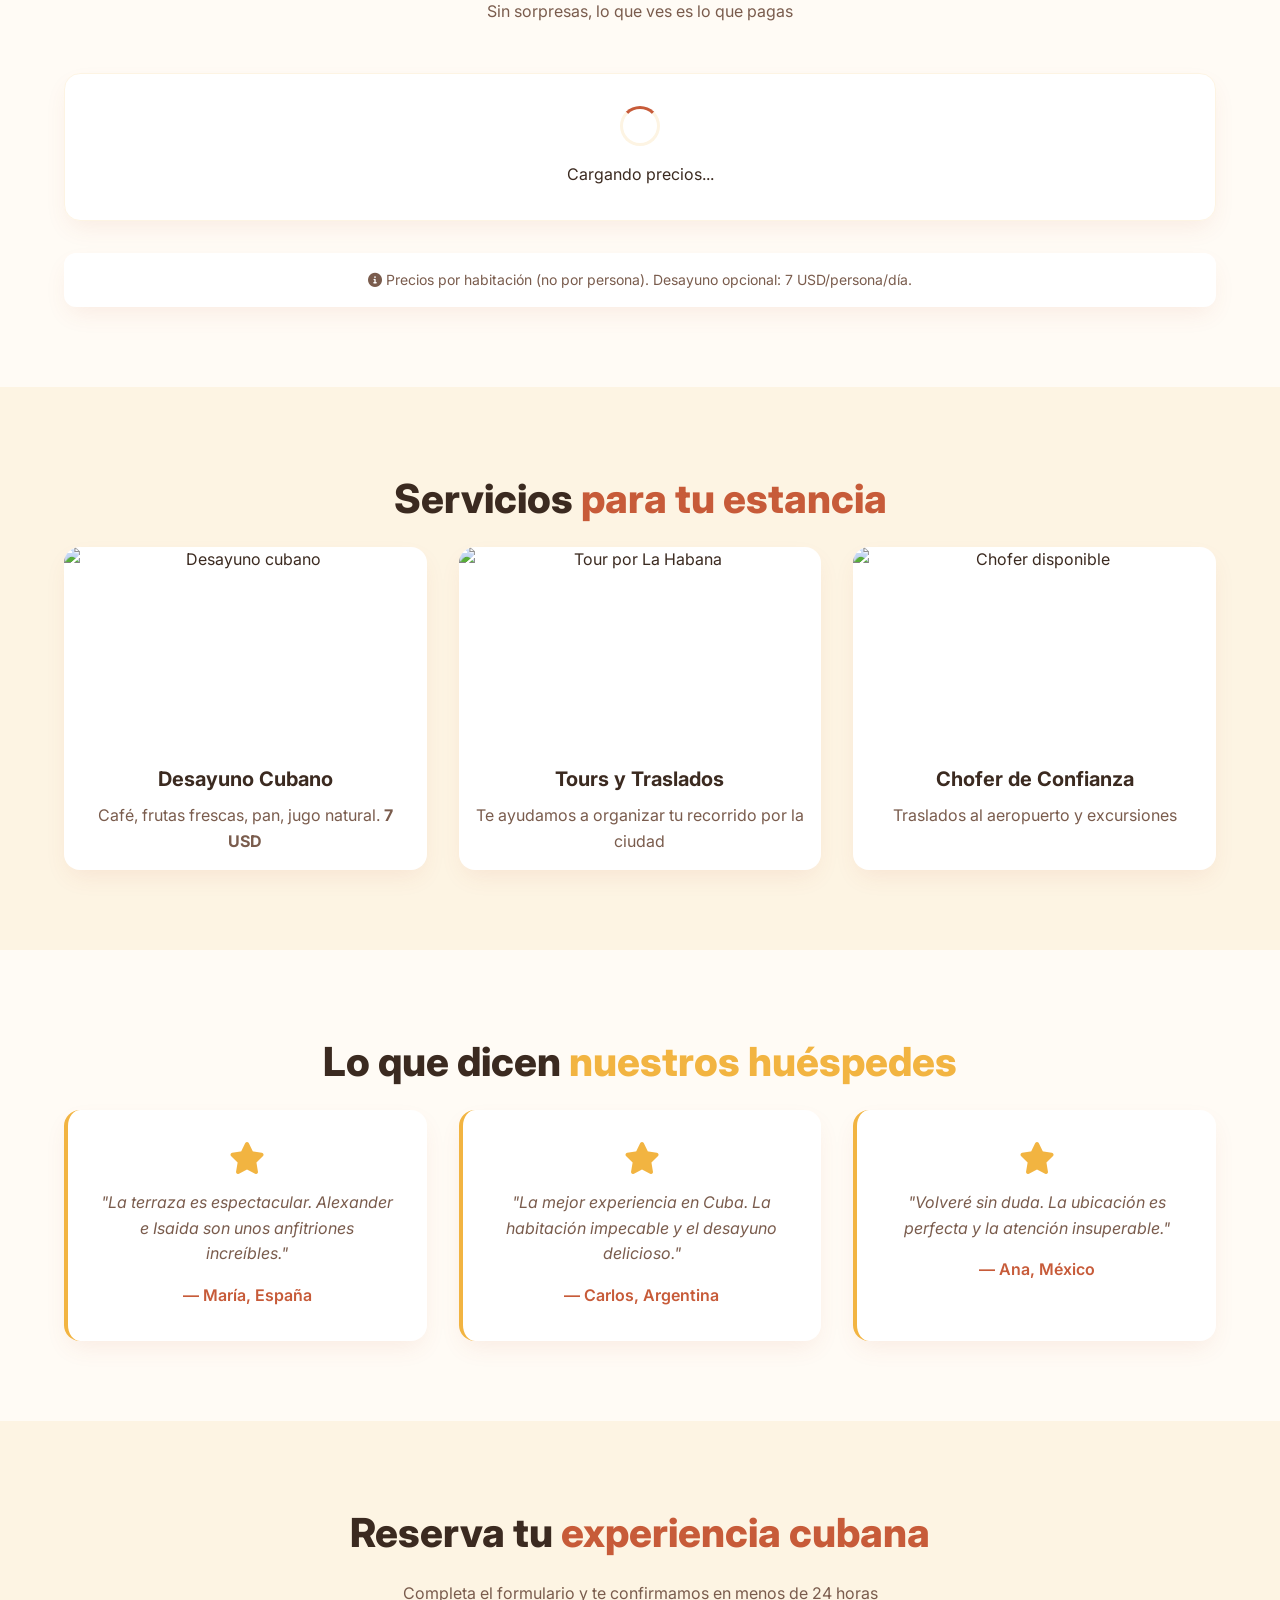
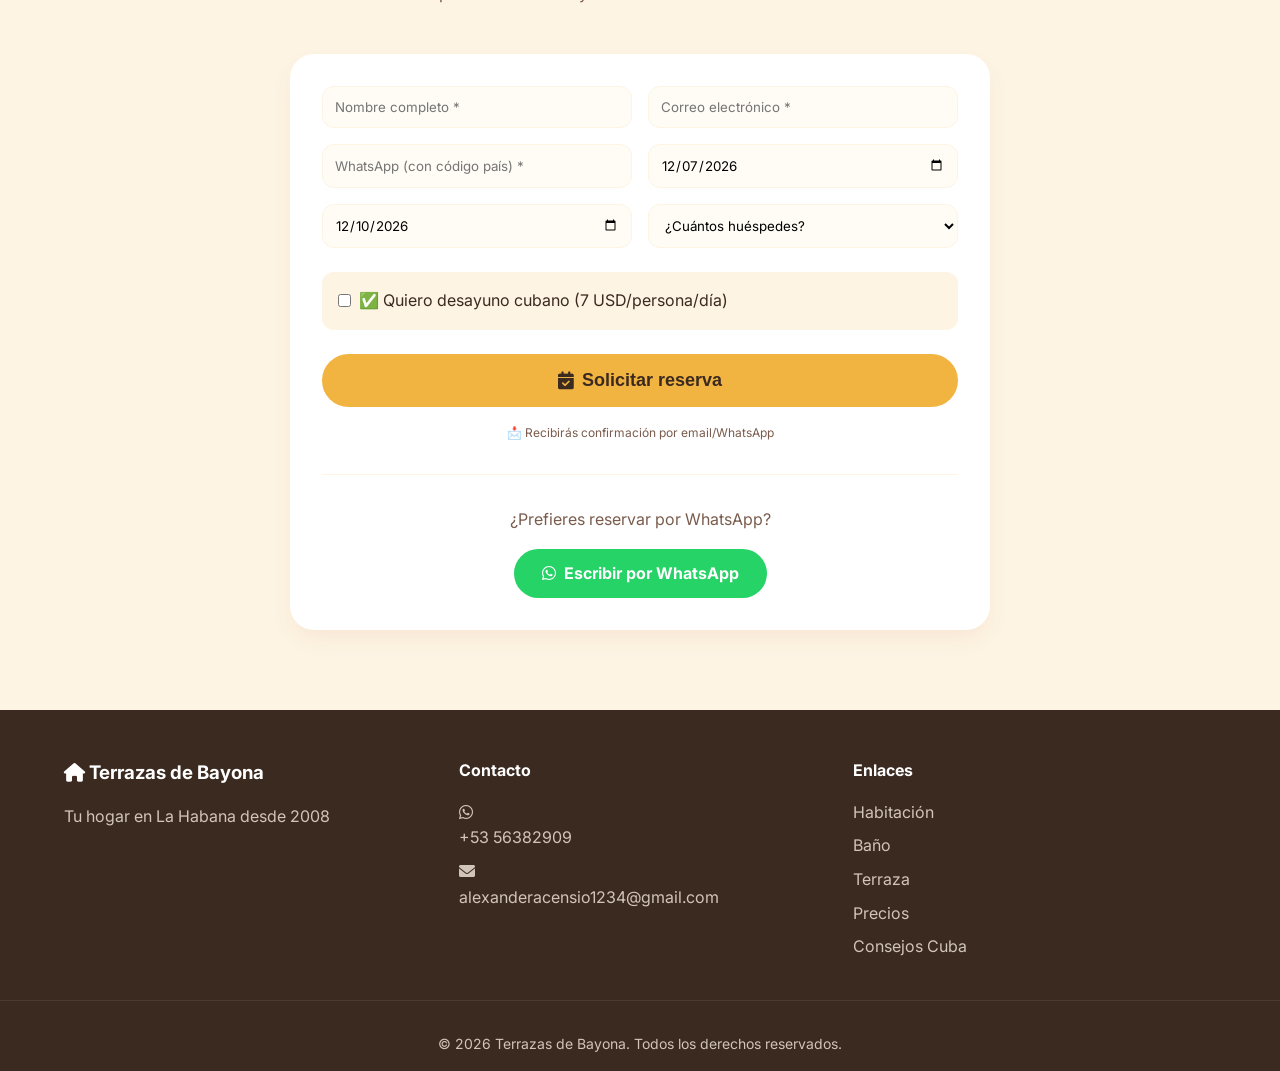
==== commit 68776927: "Update blog.html" ====
--- a/blog.html
+++ b/blog.html
@@ -2,623 +2,410 @@
 <html lang="es">
 <head>
     <meta charset="UTF-8">
-    <meta name="viewport" content="width=device-width, initial-scale=1.0">
-    <title>Consejos Cuba | Terrazas de Bayona - La Habana</title>
-    <meta name="description" content="Guías completas para viajar a Cuba: internet, qué llevar, transporte y más consejos útiles para tu estancia en La Habana.">
+    <meta name="viewport" content="width=device-width, initial-scale=1.0, maximum-scale=5.0">
     
-    <!-- Mismo head que la página principal -->
-    <link rel="canonical" href="https://reservaterrazasdebayona59.com/blog.html">
+    <title>Terrazas de Bayona - Tu Terraza Privada en La Habana</title>
+    <meta name="description" content="Reserva tu habitación con terraza privada en La Habana. Aire acondicionado, Wi-Fi y desayuno cubano. Reserva directa con Alexander e Isaida.">
+    <meta name="keywords" content="alojamiento La Habana, terraza privada Cuba, casa particular Habana, Terrazas de Bayona">
+    <meta name="author" content="Terrazas de Bayona">
     
-    <!-- Tailwind CSS -->
+    <link rel="canonical" href="https://jccarlos010277-cmd.github.io/">
+    <link rel="icon" type="image/x-icon" href="https://cdn-icons-png.flaticon.com/512/2091/2091470.png">
+    
+    <meta property="og:title" content="Terrazas de Bayona - Tu Terraza Privada en La Habana">
+    <meta property="og:description" content="Habitación con A/C, Wi-Fi y 2 terrazas espectaculares. Reserva directa sin comisiones.">
+    <meta property="og:image" content="https://i.postimg.cc/25JyVP3z/1793187786190.jpg">
+    <meta property="og:type" content="website">
+    
+    <link rel="preconnect" href="https://fonts.googleapis.com">
+    <link rel="preconnect" href="https://cdn.tailwindcss.com">
+    <link rel="preconnect" href="https://i.postimg.cc">
+    
     <script src="https://cdn.tailwindcss.com"></script>
-    
-    <!-- Font Awesome -->
     <link rel="stylesheet" href="https://cdnjs.cloudflare.com/ajax/libs/font-awesome/6.0.0-beta3/css/all.min.css">
-    
-    <!-- Google Fonts -->
-    <link href="https://fonts.googleapis.com/css2?family=Inter:wght@100..900&display=swap" rel="stylesheet">
-    
-    <style>
-        :root {
-            --primary-teal: #0d9488;
-            --accent-yellow: #fbbf24;
-            --dark-teal: #115e59;
-            --light-teal: #ccfbf1;
+    <link href="https://fonts.googleapis.com/css2?family=Inter:opsz,wght@14..32,300;14..32,400;14..32,500;14..32,600;14..32,700;14..32,800&display=swap" rel="stylesheet">
+    <link rel="stylesheet" href="estilos.css">
+</head>
+<body>
+
+    <!-- WHATSAPP FLOTANTE -->
+    <div class="whatsapp-float">
+        <a href="https://wa.me/5356382909?text=Hola%2C%20quiero%20reservar%20en%20Terrazas%20de%20Bayona" target="_blank" aria-label="Contactar por WhatsApp">
+            <i class="fab fa-whatsapp"></i>
+        </a>
+    </div>
+
+    <!-- HEADER -->
+    <header class="header" id="header">
+        <div class="contenedor header-contenido">
+            <a href="#" class="logo">
+                <i class="fas fa-home"></i> Terrazas de Bayona
+            </a>
+            <nav class="nav-desktop">
+                <a href="#habitacion">Habitación</a>
+                <a href="#bano">Baño</a>
+                <a href="#terraza">Terraza</a>
+                <a href="#desayuno">Desayuno</a>
+                <a href="#precios">Precios</a>
+                <a href="blog.html">Consejos Cuba</a>
+                <a href="#reservas">Reservar</a>
+            </nav>
+            <button class="menu-mobile-btn" id="menuBtn" aria-label="Menú">
+                <i class="fas fa-bars"></i>
+            </button>
+        </div>
+        <div class="menu-mobile" id="menuMobile">
+            <a href="#habitacion">Habitación</a>
+            <a href="#bano">Baño</a>
+            <a href="#terraza">Terraza</a>
+            <a href="#desayuno">Desayuno</a>
+            <a href="#precios">Precios</a>
+            <a href="blog.html">Consejos Cuba</a>
+            <a href="#reservas">Reservar</a>
+        </div>
+    </header>
+
+    <!-- HERO -->
+    <section class="hero">
+        <div class="hero-overlay"></div>
+        <div class="contenedor hero-contenido">
+            <span class="hero-badge animar-aparecer">⭐ Experiencia 100% Cubana</span>
+            <h1 class="hero-titulo animar-aparecer">
+                Tu <span class="text-acento">Terraza Privada</span><br>
+                en La Habana
+            </h1>
+            <p class="hero-descripcion animar-aparecer">
+                Habitación con A/C, Wi-Fi y 2 terrazas espectaculares.<br>
+                A solo 10 minutos de La Habana Vieja.
+            </p>
+            <div class="hero-botones animar-aparecer">
+                <a href="#precios" class="boton boton-primario">
+                    <i class="fas fa-calendar-check"></i> Ver precios
+                </a>
+                <a href="https://wa.me/5356382909" target="_blank" class="boton boton-whatsapp">
+                    <i class="fab fa-whatsapp"></i> Escribir por WhatsApp
+                </a>
+            </div>
+            <div class="hero-stats animar-aparecer">
+                <div><strong>16+ años</strong><span>de experiencia</span></div>
+                <div><strong>2 terrazas</strong><span>privadas</span></div>
+                <div><strong>24/7</strong><span>atención personal</span></div>
+            </div>
+        </div>
+    </section>
+
+    <!-- OFERTA ESPECIAL -->
+    <section class="oferta-especial animar-seccion">
+        <div class="contenedor oferta-contenido">
+            <div class="oferta-info">
+                <span class="oferta-tag">🔥 OFERTA LIMITADA</span>
+                <h2>Reserva 7+ noches<br>y <span class="text-acento"> 1 Desayuno es GRATIS</span></h2>
+                <ul>
+                    <li><i class="fas fa-check-circle"></i> Desayuno cubano tradicional (7 USD/día de regalo)</li>
+                    <li><i class="fas fa-check-circle"></i> Mejor precio garantizado</li>
+                    <li><i class="fas fa-check-circle"></i> Cancelación gratuita 7 días antes</li>
+                </ul>
+                <div class="oferta-disponibilidad">
+                    <div class="dispo-bar"><div class="dispo-fill" style="width: 33%"></div></div>
+                    <p><strong>Solo 2 habitaciones</strong> con esta promoción</p>
+                </div>
+                <a href="#reservas" class="boton boton-primario">Aprovechar oferta →</a>
+            </div>
+            <div class="oferta-imagen">
+                <img src="https://i.postimg.cc/0jHryh0q/1791458078356.jpg" alt="Desayuno cubano tradicional" loading="lazy">
+            </div>
+        </div>
+    </section>
+
+    <!-- SECCIÓN HABITACIÓN -->
+    <section id="habitacion" class="seccion habitacion animar-seccion">
+        <div class="contenedor">
+            <h2 class="seccion-titulo">Tu <span class="text-principal">Habitación Privada</span></h2>
+            <p class="seccion-subtitulo">Espacios cómodos y acogedores para tu descanso</p>
+            
+            <div class="galeria-habitacion">
+                <div class="galeria-grid">
+                    <img src="https://i.postimg.cc/25sxD9QH/1794409732389.jpg" alt="Habitación principal" loading="lazy" class="animar-tarjeta">
+                    <img src="https://i.postimg.cc/k4fMg0yg/cuarto-1.jpg" alt="Vista de la habitación" loading="lazy" class="animar-tarjeta">
+                    <img src="https://i.postimg.cc/ZqmJFb7K/cuarto-3.jpg" alt="Detalle de la habitación" loading="lazy" class="animar-tarjeta">
+                    <img src="https://i.postimg.cc/59YDycgG/entrada-de-vivienda-imagen-1.jpg" alt="Entrada de la vivienda" loading="lazy" class="animar-tarjeta">
+                    <img src="https://i.postimg.cc/1zDfs7TZ/pasillo-hacia-habitacion-cocina-y-terraza.jpg" alt="Pasillo hacia la habitación" loading="lazy" class="animar-tarjeta">
+                </div>
+            </div>
+            
+            <div class="habitacion-lista">
+                <div class="animar-tarjeta"><i class="fas fa-wind"></i> Aire acondicionado</div>
+                <div class="animar-tarjeta"><i class="fas fa-wifi"></i> Wi-Fi gratuito</div>
+                <div class="animar-tarjeta"><i class="fas fa-bed"></i> Ropa de cama incluida</div>
+                <div class="animar-tarjeta"><i class="fas fa-tint"></i> Agua caliente 24/7</div>
+                <div class="animar-tarjeta"><i class="fas fa-lock"></i> Entrada privada</div>
+                <div class="animar-tarjeta"><i class="fas fa-tshirt"></i> Toallas limpias</div>
+            </div>
+        </div>
+    </section>
+
+    <!-- SECCIÓN BAÑO -->
+    <section id="bano" class="seccion bano animar-seccion">
+        <div class="contenedor">
+            <h2 class="seccion-titulo">Baño <span class="text-principal">Privado</span></h2>
+            <p class="seccion-subtitulo">Limpio, moderno y con agua caliente las 24 horas</p>
+            
+            <div class="galeria-bano">
+                <div class="galeria-grid-2">
+                    <img src="https://i.postimg.cc/44tCxkNG/bano-1.jpg" alt="Baño privado - Vista 1" loading="lazy" class="animar-tarjeta">
+                    <img src="https://i.postimg.cc/CMDyxTLF/bano-2.jpg" alt="Baño privado - Vista 2" loading="lazy" class="animar-tarjeta">
+                </div>
+            </div>
+            
+            <div class="habitacion-lista">
+                <div class="animar-tarjeta"><i class="fas fa-shower"></i> Ducha con agua caliente</div>
+                <div class="animar-tarjeta"><i class="fas fa-toilet"></i> Inodoro privado</div>
+                <div class="animar-tarjeta"><i class="fas fa-hand-sparkles"></i> Jabón y papel incluidos</div>
+                <div class="animar-tarjeta"><i class="fas fa-wind"></i> Ventilación adecuada</div>
+            </div>
+        </div>
+    </section>
+
+    <!-- SECCIÓN TERRAZA -->
+    <section id="terraza" class="seccion terraza animar-seccion">
+        <div class="contenedor">
+            <h2 class="seccion-titulo">Tus <span class="text-acento">2 Terrazas Privadas</span></h2>
+            <p class="seccion-subtitulo">El espacio que enamora a todos nuestros huéspedes</p>
+            
+            <div class="terraza-grid">
+                <div class="terraza-card animar-tarjeta">
+                    <img src="https://i.postimg.cc/KzvFw9hw/terraza-2.jpg" alt="Terraza principal" loading="lazy">
+                    <h3>Terraza Panorámica</h3>
+                    <p>Vistas espectaculares, muebles cómodos, ideal para atardeceres</p>
+                </div>
+                <div class="terraza-card animar-tarjeta">
+                    <img src="https://i.postimg.cc/d1B3TkJs/terraza-imagen-3.jpg" alt="Terraza lateral" loading="lazy">
+                    <h3>Terraza Lateral</h3>
+                    <p>Más íntima, rodeada de plantas tropicales</p>
+                </div>
+            </div>
+        </div>
+    </section>
+
+    <!-- SECCIÓN DESAYUNO (PARALLAX) -->
+    <section id="desayuno" class="seccion desayuno-parallax animar-seccion">
+        <div class="desayuno-overlay"></div>
+        <div class="contenedor desayuno-contenido">
+            <div class="desayuno-info">
+                <span class="desayuno-tag animar-aparecer">🍳 Desayuno Cubano</span>
+                <h2 class="animar-aparecer">Empieza tu día con <span class="text-acento">sabor cubano</span></h2>
+                <p class="animar-aparecer">Café recién hecho, frutas tropicales, pan fresco y jugos naturales. Todo preparado con cariño por Isaida.</p>
+                <ul class="desayuno-lista animar-aparecer">
+                    <li><i class="fas fa-check-circle"></i> Café cubano tradicional</li>
+                    <li><i class="fas fa-check-circle"></i> Frutas frescas de temporada</li>
+                    <li><i class="fas fa-check-circle"></i> Pan y mantequilla</li>
+                    <li><i class="fas fa-check-circle"></i> Jugo natural</li>
+                    <li><i class="fas fa-check-circle"></i> Huevos al gusto</li>
+                </ul>
+                <div class="desayuno-precio animar-aparecer">
+                    <strong>7 USD</strong> por persona/día
+                </div>
+                <a href="https://wa.me/5353893144?text=Hola%2C%20quiero%20informaci%C3%B3n%20sobre%20el%20desayuno" target="_blank" class="boton boton-whatsapp animar-aparecer">
+                    <i class="fab fa-whatsapp"></i> Preguntar por WhatsApp
+                </a>
+            </div>
+            <div class="desayuno-imagen animar-tarjeta">
+                <img src="https://i.postimg.cc/0jHryh0q/1791458078356.jpg" alt="Desayuno cubano" loading="lazy">
+            </div>
+        </div>
+    </section>
+
+    <!-- SECCIÓN PRECIOS -->
+    <section id="precios" class="seccion precios animar-seccion">
+        <div class="contenedor">
+            <h2 class="seccion-titulo">Precios <span class="text-principal">Claros y Directos</span></h2>
+            <p class="seccion-subtitulo">Sin sorpresas, lo que ves es lo que pagas</p>
+            
+            <div class="precios-grid" id="preciosContainer">
+                <div class="precio-card">
+                    <div class="precio-spinner"></div>
+                    <p>Cargando precios...</p>
+                </div>
+            </div>
+            
+            <div class="precios-nota">
+                <i class="fas fa-info-circle"></i> Precios por habitación (no por persona). 
+                Desayuno opcional: <span id="precioDesayuno">7</span> USD/persona/día.
+            </div>
+        </div>
+    </section>
+
+    <!-- SERVICIOS -->
+    <section class="seccion servicios animar-seccion">
+        <div class="contenedor">
+            <h2 class="seccion-titulo">Servicios <span class="text-principal">para tu estancia</span></h2>
+            <div class="servicios-grid">
+                <div class="servicio-card animar-tarjeta">
+                    <img src="https://i.postimg.cc/0jHryh0q/1791458078356.jpg" alt="Desayuno cubano" loading="lazy">
+                    <h3>Desayuno Cubano</h3>
+                    <p>Café, frutas frescas, pan, jugo natural. <strong>7 USD</strong></p>
+                </div>
+                <div class="servicio-card animar-tarjeta">
+                    <img src="https://i.postimg.cc/JzvV3TMQ/izaida_y_huespedes.jpg" alt="Tour por La Habana" loading="lazy">
+                    <h3>Tours y Traslados</h3>
+                    <p>Te ayudamos a organizar tu recorrido por la ciudad</p>
+                </div>
+                <div class="servicio-card animar-tarjeta">
+                    <img src="https://i.postimg.cc/W4ymSH4x/IMG-20250921-WA0002.jpg" alt="Chofer disponible" loading="lazy">
+                    <h3>Chofer de Confianza</h3>
+                    <p>Traslados al aeropuerto y excursiones</p>
+                </div>
+            </div>
+        </div>
+    </section>
+
+    <!-- OPINIONES -->
+    <section class="seccion opiniones animar-seccion">
+        <div class="contenedor">
+            <h2 class="seccion-titulo">Lo que dicen <span class="text-acento">nuestros huéspedes</span></h2>
+            <div class="opiniones-grid">
+                <div class="opinion-card animar-tarjeta">
+                    <i class="fas fa-star estrella"></i>
+                    <p>"La terraza es espectacular. Alexander e Isaida son unos anfitriones increíbles."</p>
+                    <span>— María, España</span>
+                </div>
+                <div class="opinion-card animar-tarjeta">
+                    <i class="fas fa-star estrella"></i>
+                    <p>"La mejor experiencia en Cuba. La habitación impecable y el desayuno delicioso."</p>
+                    <span>— Carlos, Argentina</span>
+                </div>
+                <div class="opinion-card animar-tarjeta">
+                    <i class="fas fa-star estrella"></i>
+                    <p>"Volveré sin duda. La ubicación es perfecta y la atención insuperable."</p>
+                    <span>— Ana, México</span>
+                </div>
+            </div>
+        </div>
+    </section>
+
+    <!-- FORMULARIO DE RESERVA -->
+    <section id="reservas" class="seccion reservas animar-seccion">
+        <div class="contenedor">
+            <h2 class="seccion-titulo">Reserva tu <span class="text-principal">experiencia cubana</span></h2>
+            <p class="seccion-subtitulo">Completa el formulario y te confirmamos en menos de 24 horas</p>
+            
+            <div class="reservas-formulario">
+                <form id="formReserva" action="https://formspree.io/f/mqavrlvg" method="POST">
+                    <input type="hidden" name="_subject" value="📅 NUEVA RESERVA - Terrazas de Bayona">
+                    <input type="hidden" name="_replyto" value="alexanderacensio1234@gmail.com">
+                    <input type="hidden" name="_cc" value="jccarlos010277@gmail.com">
+                    <input type="hidden" name="referencia" id="refReserva" value="">
+                    
+                    <div class="form-grid">
+                        <input type="text" name="nombre" placeholder="Nombre completo *" required>
+                        <input type="email" name="email" placeholder="Correo electrónico *" required>
+                        <input type="tel" name="telefono" placeholder="WhatsApp (con código país) *" required>
+                        <input type="date" name="fecha_entrada" id="fechaEntrada" required>
+                        <input type="date" name="fecha_salida" id="fechaSalida" required>
+                        <select name="huespedes" required>
+                            <option value="">¿Cuántos huéspedes?</option>
+                            <option value="1">1 persona</option>
+                            <option value="2">2 personas</option>
+                            <option value="3">3 personas</option>
+                            <option value="4">4 personas</option>
+                        </select>
+                    </div>
+                    
+                    <div class="form-check">
+                        <label>
+                            <input type="checkbox" name="desayuno" value="Sí">
+                            <span>✅ Quiero desayuno cubano (7 USD/persona/día)</span>
+                        </label>
+                    </div>
+                    
+                    <button type="submit" class="boton boton-primario boton-grande">
+                        <i class="fas fa-calendar-check"></i> Solicitar reserva
+                    </button>
+                    <p class="form-nota">📩 Recibirás confirmación por email/WhatsApp</p>
+                </form>
+                
+                <div class="reservas-whatsapp">
+                    <p>¿Prefieres reservar por WhatsApp?</p>
+                    <a href="https://wa.me/5356382909" target="_blank" class="boton boton-whatsapp">
+                        <i class="fab fa-whatsapp"></i> Escribir por WhatsApp
+                    </a>
+                </div>
+            </div>
+        </div>
+    </section>
+
+    <!-- FOOTER -->
+    <footer class="footer">
+        <div class="contenedor footer-contenido">
+            <div>
+                <h3><i class="fas fa-home"></i> Terrazas de Bayona</h3>
+                <p>Tu hogar en La Habana desde 2008</p>
+            </div>
+            <div>
+                <h4>Contacto</h4>
+                <p><i class="fab fa-whatsapp"></i> <a href="https://wa.me/5356382909">+53 56382909</a></p>
+                <p><i class="fas fa-envelope"></i> <a href="mailto:alexanderacensio1234@gmail.com">alexanderacensio1234@gmail.com</a></p>
+            </div>
+            <div>
+                <h4>Enlaces</h4>
+                <a href="#habitacion">Habitación</a>
+                <a href="#bano">Baño</a>
+                <a href="#terraza">Terraza</a>
+                <a href="#precios">Precios</a>
+                <a href="blog.html">Consejos Cuba</a>
+            </div>
+        </div>
+        <div class="footer-copyright">
+            <p>&copy; 2026 Terrazas de Bayona. Todos los derechos reservados.</p>
+        </div>
+    </footer>
+
+    <script src="animaciones.js"></script>
+    <script src="config.js"></script>
+    <script>
+        const hoy = new Date().toISOString().split('T')[0];
+        const manana = new Date();
+        manana.setDate(manana.getDate() + 1);
+        const mananaStr = manana.toISOString().split('T')[0];
+        
+        const fechaEntrada = document.getElementById('fechaEntrada');
+        const fechaSalida = document.getElementById('fechaSalida');
+        
+        if (fechaEntrada) {
+            fechaEntrada.min = hoy;
+            fechaEntrada.value = mananaStr;
+        }
+        if (fechaSalida) {
+            fechaSalida.min = mananaStr;
+            const dentro4 = new Date();
+            dentro4.setDate(dentro4.getDate() + 4);
+            fechaSalida.value = dentro4.toISOString().split('T')[0];
         }
         
-        body { 
-            font-family: 'Inter', sans-serif; 
-            background-color: #f7f7f7; 
+        function generarReferencia() {
+            const chars = 'ABCDEFGHJKLMNPQRSTUVWXYZ23456789';
+            let ref = 'TDB-';
+            for (let i = 0; i < 6; i++) {
+                ref += chars.charAt(Math.floor(Math.random() * chars.length));
+            }
+            return ref;
         }
         
-        .content-container { 
-            max-width: 1200px; 
-            margin: 0 auto;
+        const refInput = document.getElementById('refReserva');
+        if (refInput) refInput.value = generarReferencia();
+        
+        const menuBtn = document.getElementById('menuBtn');
+        const menuMobile = document.getElementById('menuMobile');
+        if (menuBtn && menuMobile) {
+            menuBtn.addEventListener('click', () => {
+                menuMobile.classList.toggle('activo');
+            });
+            document.querySelectorAll('.menu-mobile a').forEach(link => {
+                link.addEventListener('click', () => {
+                    menuMobile.classList.remove('activo');
+                });
+            });
         }
-        
-        .blog-article {
-            transition: all 0.3s ease;
-        }
-        
-        .blog-article:hover {
-            transform: translateY(-5px);
-            box-shadow: 0 15px 30px rgba(0, 0, 0, 0.1);
-        }
-        
-        .blog-tag {
-            display: inline-block;
-            padding: 0.25rem 0.75rem;
-            border-radius: 9999px;
-            font-size: 0.75rem;
-            font-weight: 600;
-        }
-        
-        .read-time {
-            color: #6b7280;
-            font-size: 0.875rem;
-        }
-        
-        .blog-content h2 {
-            font-size: 1.875rem;
-            font-weight: 700;
-            color: var(--dark-teal);
-            margin-top: 2rem;
-            margin-bottom: 1rem;
-        }
-        
-        .blog-content h3 {
-            font-size: 1.5rem;
-            font-weight: 700;
-            color: var(--dark-teal);
-            margin-top: 1.5rem;
-            margin-bottom: 1rem;
-        }
-        
-        .blog-content ul, .blog-content ol {
-            margin-left: 1.5rem;
-            margin-bottom: 1rem;
-        }
-        
-        .blog-content li {
-            margin-bottom: 0.5rem;
-            line-height: 1.6;
-        }
-        
-        .blog-content p {
-            margin-bottom: 1rem;
-            line-height: 1.7;
-        }
-        
-        .table-of-contents {
-            background: linear-gradient(135deg, #f0f9ff 0%, #e0f2fe 100%);
-            border-left: 4px solid var(--primary-teal);
-        }
-        
-        .back-to-top {
-            position: fixed;
-            bottom: 20px;
-            right: 20px;
-            background-color: var(--primary-teal);
-            color: white;
-            width: 50px;
-            height: 50px;
-            border-radius: 50%;
-            display: flex;
-            align-items: center;
-            justify-content: center;
-            text-decoration: none;
-            box-shadow: 0 4px 12px rgba(13, 148, 136, 0.3);
-            z-index: 1000;
-            transition: all 0.3s ease;
-        }
-        
-        .back-to-top:hover {
-            background-color: var(--dark-teal);
-            transform: translateY(-3px);
-        }
-    </style>
-</head>
-<body class="text-gray-800">
-    
-    <!-- BOTÓN FLOTANTE WHATSAPP -->
-    <div class="whatsapp-float">
-        <a href="https://wa.me/5356382909?text=Hola,%20tengo%20dudas%20sobre%20viajar%20a%20Cuba" 
-           target="_blank"
-           class="bg-green-500 text-white p-4 rounded-full shadow-lg hover:bg-green-600 transition transform hover:scale-110 flex items-center"
-           aria-label="Consultar por WhatsApp">
-            <i class="fab fa-whatsapp text-2xl"></i>
-        </a>
-    </div>
-
-    <!-- CABECERA FIJA Y NAVEGACIÓN -->
-    <header id="main-header" class="bg-white shadow-md sticky top-0 z-50">
-        <div class="content-container mx-auto px-4 py-3 flex justify-between items-center">
-            <a href="index.html" class="text-2xl font-bold text-teal-600 hover:text-teal-800 transition duration-300">
-                <i class="fas fa-home mr-2"></i>Terrazas de Bayona
-            </a>
-            
-            <nav class="hidden md:flex items-center space-x-6">
-                <a href="index.html#about" class="text-sm font-medium text-gray-600 hover:text-teal-600 transition">Nosotros</a>
-                <a href="index.html#alojamiento" class="text-sm font-medium text-gray-600 hover:text-teal-600 transition">Alojamiento</a>
-                <a href="blog.html" class="text-sm font-medium text-gray-600 hover:text-teal-600 transition font-bold text-teal-700">Consejos Cuba</a>
-                <a href="index.html#servicios" class="text-sm font-medium text-gray-600 hover:text-teal-600 transition">Servicios</a>
-                <a href="index.html#ubicacion" class="text-sm font-medium text-gray-600 hover:text-teal-600 transition">Ubicación</a>
-                <a href="index.html#reservas" class="text-sm font-medium text-gray-600 hover:text-teal-600 transition">Reservas</a>
-                <a href="index.html#contacto" class="text-sm font-medium text-gray-600 hover:text-teal-600 transition">Contáctanos</a>
-            </nav>
-
-            <button id="mobile-menu-button" class="md:hidden p-2 text-gray-600 hover:text-teal-600 rounded-lg transition duration-300"
-                    aria-label="Abrir menú móvil">
-                <svg class="w-6 h-6" fill="none" stroke="currentColor" viewBox="0 0 24 24">
-                    <path stroke-linecap="round" stroke-linejoin="round" stroke-width="2" d="M4 6h16M4 12h16m-7 6h7"></path>
-                </svg>
-            </button>
-        </div>
-        
-        <div id="mobile-menu" class="hidden md:hidden px-4 pb-4 bg-gray-50 border-t border-gray-200">
-            <a href="index.html#about" class="block py-2 text-sm font-medium text-gray-700 hover:text-teal-600">Nosotros</a>
-            <a href="index.html#alojamiento" class="block py-2 text-sm font-medium text-gray-700 hover:text-teal-600">Alojamiento</a>
-            <a href="blog.html" class="block py-2 text-sm font-medium text-gray-700 hover:text-teal-600 font-bold text-teal-700">Consejos Cuba</a>
-            <a href="index.html#servicios" class="block py-2 text-sm font-medium text-gray-700 hover:text-teal-600">Servicios</a>
-            <a href="index.html#ubicacion" class="block py-2 text-sm font-medium text-gray-700 hover:text-teal-600">Ubicación</a>
-            <a href="index.html#reservas" class="block py-2 text-sm font-medium text-gray-700 hover:text-teal-600">Reservas</a>
-            <a href="index.html#contacto" class="block py-2 text-sm font-medium text-gray-700 hover:text-teal-600">Contáctanos</a>
-        </div>
-    </header>
-
-    <!-- HERO DEL BLOG -->
-    <section class="py-20 bg-gradient-to-r from-teal-600 to-teal-800 text-white">
-        <div class="content-container mx-auto px-4 text-center">
-            <h1 class="text-4xl md:text-5xl font-bold mb-6">Consejos para viajar a Cuba</h1>
-            <p class="text-xl md:text-2xl mb-8 max-w-3xl mx-auto font-light">
-                Guías prácticas basadas en nuestra experiencia de 16+ años recibiendo viajeros en La Habana
-            </p>
-            <div class="inline-flex items-center bg-white/20 backdrop-blur-sm px-6 py-3 rounded-full">
-                <i class="fas fa-lightbulb mr-3"></i>
-                <span class="font-semibold">Información actualizada 2026</span>
-            </div>
-        </div>
-    </section>
-
-    <!-- TABLA DE CONTENIDOS -->
-    <section class="py-12 bg-white">
-        <div class="content-container mx-auto px-4">
-            <div class="table-of-contents p-8 rounded-2xl max-w-4xl mx-auto">
-                <h2 class="text-2xl font-bold text-teal-800 mb-6">
-                    <i class="fas fa-bookmark mr-3"></i>Artículos disponibles
-                </h2>
-                <div class="grid md:grid-cols-2 gap-4">
-                    <a href="#internet-cuba" class="flex items-center p-4 bg-white rounded-lg hover:shadow-md transition">
-                        <div class="w-12 h-12 bg-blue-100 rounded-lg flex items-center justify-center mr-4">
-                            <i class="fas fa-wifi text-blue-600"></i>
-                        </div>
-                        <div>
-                            <h3 class="font-bold text-gray-900">Internet en Cuba 2026</h3>
-                            <p class="text-sm text-gray-600">Cómo conectarse durante tu viaje</p>
-                        </div>
-                    </a>
-                    
-                    <a href="#que-llevar-cuba" class="flex items-center p-4 bg-white rounded-lg hover:shadow-md transition">
-                        <div class="w-12 h-12 bg-green-100 rounded-lg flex items-center justify-center mr-4">
-                            <i class="fas fa-suitcase-rolling text-green-600"></i>
-                        </div>
-                        <div>
-                            <h3 class="font-bold text-gray-900">¿Qué llevar a Cuba?</h3>
-                            <p class="text-sm text-gray-600">Lista definitiva de equipaje</p>
-                        </div>
-                    </a>
-                    
-                    <a href="#transporte-cuba" class="flex items-center p-4 bg-white rounded-lg hover:shadow-md transition">
-                        <div class="w-12 h-12 bg-purple-100 rounded-lg flex items-center justify-center mr-4">
-                            <i class="fas fa-bus text-purple-600"></i>
-                        </div>
-                        <div>
-                            <h3 class="font-bold text-gray-900">Transporte en Cuba</h3>
-                            <p class="text-sm text-gray-600">Cómo moverte por La Habana</p>
-                        </div>
-                    </a>
-                    
-                    <a href="#comida-cuba" class="flex items-center p-4 bg-white rounded-lg hover:shadow-md transition">
-                        <div class="w-12 h-12 bg-yellow-100 rounded-lg flex items-center justify-center mr-4">
-                            <i class="fas fa-utensils text-yellow-600"></i>
-                        </div>
-                        <div>
-                            <h3 class="font-bold text-gray-900">Comida cubana</h3>
-                            <p class="text-sm text-gray-600">Qué probar y dónde comer</p>
-                        </div>
-                    </a>
-                </div>
-            </div>
-        </div>
-    </section>
-
-    <!-- ARTÍCULOS DEL BLOG -->
-    <main class="py-12 bg-gray-50">
-        <div class="content-container mx-auto px-4">
-            
-            <!-- Artículo 1: Internet en Cuba -->
-            <article id="internet-cuba" class="bg-white rounded-2xl shadow-xl overflow-hidden mb-16 blog-article">
-                <div class="md:flex">
-                    <div class="md:w-2/5">
-                        <img src="https://images.unsplash.com/photo-1519389950473-47ba0277781c?ixlib=rb-4.0.3&auto=format&fit=crop&w=1200&q=80" 
-                             alt="Internet en Cuba"
-                             class="w-full h-full object-cover min-h-[400px]">
-                    </div>
-                    <div class="md:w-3/5 p-8">
-                        <!-- Encabezado del artículo -->
-                        <div class="flex items-center justify-between mb-6">
-                            <div>
-                                <span class="blog-tag bg-blue-100 text-blue-800">Conectividad</span>
-                                <span class="blog-tag bg-purple-100 text-purple-800 ml-2">Actualizado 2026</span>
-                            </div>
-                            <div class="read-time">
-                                <i class="far fa-clock mr-1"></i> 8 min lectura
-                            </div>
-                        </div>
-                        
-                        <h2 class="text-3xl font-bold text-gray-900 mb-6">
-                            Internet en Cuba 2026: Guía Completa para Turistas
-                        </h2>
-                        
-                        <div class="flex items-center mb-8">
-                            <div class="w-12 h-12 bg-teal-100 rounded-full flex items-center justify-center mr-4">
-                                <i class="fas fa-user text-teal-600"></i>
-                            </div>
-                            <div>
-                                <p class="font-medium text-gray-900">Alexander & Isaida</p>
-                                <p class="text-sm text-gray-500">Anfitriones expertos • Actualizado: Enero 2026</p>
-                            </div>
-                        </div>
-                        
-                        <!-- Contenido del artículo -->
-                        <div class="blog-content">
-                            <p class="text-lg text-gray-700 mb-6">
-                                Conectarse en Cuba ha evolucionado mucho en los últimos años. Te explicamos todo lo que necesitas saber para estar conectado durante tu viaje.
-                            </p>
-                            
-                            <h3>📶 Opciones de conexión disponibles</h3>
-                            <ul>
-                                <li><strong>Wi-Fi en Terrazas de Bayona:</strong> Ofrecemos conexión gratuita a nuestros huéspedes</li>
-                                <li><strong>Tarjetas Nauta:</strong> Disponibles en Etecsa, hoteles y algunos puntos de venta</li>
-                                <li><strong>Roaming internacional:</strong> Funciona con la mayoría de operadoras extranjeras</li>
-                                <li><strong>Zonas Wi-Fi públicas:</strong> Parques y lugares turísticos principales</li>
-                            </ul>
-                            
-                            <!-- Más contenido del artículo... -->
-                        </div>
-                        
-                        <!-- Botón para volver a la tabla de contenidos -->
-                        <div class="mt-8 pt-6 border-t border-gray-200">
-                            <a href="#" class="text-teal-600 hover:text-teal-800 font-medium flex items-center">
-                                <i class="fas fa-arrow-up mr-2"></i>
-                                Volver a la tabla de contenidos
-                            </a>
-                        </div>
-                    </div>
-                </div>
-            </article>
-            
-            <!-- Artículo 2: Qué llevar a Cuba -->
-            <article id="que-llevar-cuba" class="bg-white rounded-2xl shadow-xl overflow-hidden mb-16 blog-article">
-                <div class="md:flex">
-                    <div class="md:w-2/5">
-                        <img src="https://images.unsplash.com/photo-1583676369613-21e0830ed217?ixlib=rb-4.0.3&auto=format&fit=crop&w=1200&q=80" 
-                             alt="Preparativos y equipaje para Cuba"
-                             class="w-full h-full object-cover min-h-[400px]">
-                    </div>
-                    <div class="md:w-3/5 p-8">
-                        <!-- Encabezado del artículo -->
-                        <div class="flex items-center justify-between mb-6">
-                            <div>
-                                <span class="blog-tag bg-green-100 text-green-800">Preparativos</span>
-                                <span class="blog-tag bg-yellow-100 text-yellow-800 ml-2">Lista esencial</span>
-                                <span class="blog-tag bg-purple-100 text-purple-800 ml-2">Actualizado 2026</span>
-                            </div>
-                            <div class="read-time">
-                                <i class="far fa-clock mr-1"></i> 7 min lectura
-                            </div>
-                        </div>
-                        
-                        <h2 class="text-3xl font-bold text-gray-900 mb-6">
-                            ¿Qué llevar a Cuba? La Lista Definitiva para Turistas
-                        </h2>
-                        
-                        <div class="flex items-center mb-8">
-                            <div class="w-12 h-12 bg-teal-100 rounded-full flex items-center justify-center mr-4">
-                                <i class="fas fa-suitcase text-teal-600"></i>
-                            </div>
-                            <div>
-                                <p class="font-medium text-gray-900">Alexander & Isaida</p>
-                                <p class="text-sm text-gray-500">Anfitriones expertos • Basado en 16+ años de experiencia</p>
-                            </div>
-                        </div>
-                        
-                        <!-- Contenido del artículo -->
-                        <div class="blog-content">
-                            <p class="text-lg text-gray-700 mb-6">
-                                Preparar tu maleta para Cuba requiere consideraciones especiales. Te ayudamos a empacar solo lo esencial y lo que realmente necesitarás.
-                            </p>
-                            
-                            <h2>🎒 Imprescindibles en tu maleta</h2>
-                            
-                            <h3>🧴 Artículos de farmacia:</h3>
-                            <ul>
-                                <li>Protector solar (SPF 50+) - <em>Es caro y difícil de encontrar en Cuba</em></li>
-                                <li>Repelente de insectos - <em>Especialmente para zonas verdes y al atardecer</em></li>
-                                <li>Medicamentos personales - <em>Trae toda tu medicación recetada</em></li>
-                                <li>Analgésicos básicos (ibuprofeno, paracetamol)</li>
-                                <li>Pastillas para el mareo - <em>Si planeas viajar por carretera o en bote</em></li>
-                                <li>Crema para picaduras y quemaduras</li>
-                                <li>Kit de primeros auxilios básico</li>
-                            </ul>
-                            
-                            <h3>📱 Electrónica:</h3>
-                            <ul>
-                                <li>Adaptador de corriente (110V) - <em>Cuba usa 110V como Estados Unidos</em></li>
-                                <li>Power bank/batería externa - <em>Fundamental para excursiones largas</em></li>
-                                <li>Cables de carga extra - <em>Se dañan fácilmente y son difíciles de reemplazar</em></li>
-                                <li>Auriculares - <em>Para viajes largos en transporte</em></li>
-                                <li>Cámara fotográfica - <em>¡Habrá miles de momentos para capturar!</em></li>
-                                <li>Tablet o e-reader - <em>Para entretenimiento durante viajes</em></li>
-                                <li>Bolsas secas/impermeables - <em>Para proteger la electrónica en la playa</em></li>
-                            </ul>
-                            
-                            <h3>👗 Ropa adecuada:</h3>
-                            <p class="mb-4">Cuba tiene un clima tropical cálido, pero con aire acondicionado en interiores:</p>
-                            <ul>
-                                <li><strong>Ropa ligera y transpirable:</strong> Algodón, lino - <em>Ideal para el clima tropical</em></li>
-                                <li><strong>Un suéter ligero:</strong> Para interiores con aire acondicionado y noches frescas</li>
-                                <li><strong>Calzado cómodo:</strong> Para caminar por calles adoquinadas de La Habana</li>
-                                <li><strong>Zapatos para agua:</strong> Para playas y excursiones acuáticas</li>
-                                <li><strong>Traje de baño:</strong> ¡No olvides disfrutar de las playas caribeñas!</li>
-                                <li><strong>Impermeable ligero:</strong> Para lluvias tropicales repentinas</li>
-                                <li><strong>Sombrero o gorra:</strong> Protección esencial contra el sol</li>
-                                <li><strong>Gafas de sol:</strong> Con protección UV certificada</li>
-                            </ul>
-                            
-                            <h3>🎁 Regalos y propinas:</h3>
-                            <p class="mb-4">Los cubanos aprecian regalos útiles que a veces son difíciles de conseguir:</p>
-                            <ul>
-                                <li>Medicamentos básicos (analgésicos, antiinflamatorios)</li>
-                                <li>Productos de higiene personal (jabón, pasta dental, desodorante)</li>
-                                <li>Ropa (especialmente para niños)</li>
-                                <li>Dulces o chocolates</li>
-                                <li>Material escolar (lápices, cuadernos, bolígrafos)</li>
-                                <li>Productos cosméticos (cremas, lociones)</li>
-                                <li><strong>Propinas en efectivo:</strong> Apreciadas por guías, conductores y personal de servicio</li>
-                            </ul>
-                            
-                            <h3>📄 Documentación importante:</h3>
-                            <ul>
-                                <li>Pasaporte vigente (mínimo 6 meses de validez)</li>
-                                <li>Seguro de viaje obligatorio para Cuba</li>
-                                <li>Tarjeta de turista/visado</li>
-                                <li>Licencia de conducir internacional (si planeas alquilar coche)</li>
-                                <li>Copia digital de todos los documentos en tu email</li>
-                                <li>Tarjetas de crédito/débito (Visa/Mastercard - American Express no funciona)</li>
-                                <li>Efectivo en euros o dólares canadienses (los USD tienen recargo del 10%)</li>
-                            </ul>
-                            
-                            <h2>❌ Lo que NO necesitas llevar:</h2>
-                            <ul>
-                                <li>Demasiada ropa formal (el ambiente es casual y relajado)</li>
-                                <li>Joyas o objetos de valor innecesarios</li>
-                                <li>Productos que puedas comprar fácilmente aquí</li>
-                                <li>Equipaje excesivo (mejor viajar ligero)</li>
-                                <li>Toallas de playa grandes (en Terrazas de Bayona te prestamos)</li>
-                                <li>Guías turísticas pesadas (te asesoramos personalmente)</li>
-                                <li>Demasiados zapatos (2-3 pares cómodos son suficientes)</li>
-                            </ul>
-                            
-                            <div class="bg-teal-50 border-l-4 border-teal-500 p-6 my-8 rounded-r-lg">
-                                <div class="flex items-start">
-                                    <i class="fas fa-lightbulb text-teal-600 text-2xl mr-4 mt-1"></i>
-                                    <div>
-                                        <h4 class="font-bold text-teal-800 mb-2">Consejo de nuestros huéspedes:</h4>
-                                        <p class="text-teal-700">"Deja espacio en tu maleta para souvenirs cubanos. El ron, el café y la artesanía local son recuerdos maravillosos que querrás llevar a casa."</p>
-                                    </div>
-                                </div>
-                            </div>
-                            
-                            <p class="text-lg font-medium text-gray-800 mb-6">
-                                ¿Necesitas más consejos específicos para tu viaje? Como anfitriones con más de 16 años de experiencia, podemos ayudarte a preparar el equipaje perfecto según tus planes específicos en Cuba.
-                            </p>
-                        </div>
-                        
-                        <!-- Botón de WhatsApp para consultas -->
-                        <div class="mt-8 p-6 bg-gradient-to-r from-green-50 to-teal-50 rounded-xl border border-green-100">
-                            <div class="flex flex-col md:flex-row items-center justify-between">
-                                <div class="mb-4 md:mb-0">
-                                    <h4 class="font-bold text-gray-900 text-lg">¿Más dudas sobre tu viaje a Cuba?</h4>
-                                    <p class="text-gray-700">Nuestros anfitriones tienen respuestas para todas tus preguntas.</p>
-                                </div>
-                                <a href="https://wa.me/5356382909?text=Hola,%20tengo%20dudas%20sobre%20qué%20llevar%20en%20mi%20viaje%20a%20Cuba" 
-                                   target="_blank"
-                                   class="bg-green-500 hover:bg-green-600 text-white font-medium py-3 px-6 rounded-lg transition duration-300 flex items-center">
-                                    <i class="fab fa-whatsapp mr-3 text-xl"></i>
-                                    Obtener consejos personalizados
-                                </a>
-                            </div>
-                        </div>
-                        
-                        <!-- Botón para volver a la tabla de contenidos -->
-                        <div class="mt-8 pt-6 border-t border-gray-200">
-                            <a href="#" class="text-teal-600 hover:text-teal-800 font-medium flex items-center">
-                                <i class="fas fa-arrow-up mr-2"></i>
-                                Volver a la tabla de contenidos
-                            </a>
-                        </div>
-                    </div>
-                </div>
-            </article>
-            
-            <!-- Artículo 3: Transporte en Cuba -->
-            <article id="transporte-cuba" class="bg-white rounded-2xl shadow-xl overflow-hidden mb-16 blog-article">
-                <!-- Estructura similar a los artículos anteriores -->
-                <div class="md:flex">
-                    <div class="md:w-2/5">
-                        <img src="https://images.unsplash.com/photo-1544620347-c4fd4a3d5957?ixlib=rb-4.0.3&auto=format&fit=crop&w=1200&q=80" 
-                             alt="Transporte en Cuba"
-                             class="w-full h-full object-cover min-h-[400px]">
-                    </div>
-                    <div class="md:w-3/5 p-8">
-                        <div class="flex items-center justify-between mb-6">
-                            <div>
-                                <span class="blog-tag bg-purple-100 text-purple-800">Movilidad</span>
-                                <span class="blog-tag bg-purple-100 text-purple-800 ml-2">Actualizado 2026</span>
-                            </div>
-                            <div class="read-time">
-                                <i class="far fa-clock mr-1"></i> 10 min lectura
-                            </div>
-                        </div>
-                        
-                        <h2 class="text-3xl font-bold text-gray-900 mb-6">
-                            Transporte en Cuba: Guía Completa para Moverte por La Habana
-                        </h2>
-                        
-                        <div class="flex items-center mb-8">
-                            <div class="w-12 h-12 bg-teal-100 rounded-full flex items-center justify-center mr-4">
-                                <i class="fas fa-user text-teal-600"></i>
-                            </div>
-                            <div>
-                                <p class="font-medium text-gray-900">Alexander & Isaida</p>
-                                <p class="text-sm text-gray-500">Anfitriones expertos • Actualizado: Enero 2026</p>
-                            </div>
-                        </div>
-                        
-                        <div class="blog-content">
-                            <p class="text-lg text-gray-700 mb-6">
-                                Moverse por Cuba es una aventura en sí misma. Te explicamos todas las opciones de transporte disponibles, desde taxis colectivos hasta alquiler de coches.
-                            </p>
-                            
-                            <p><em>Contenido pendiente de desarrollo...</em></p>
-                        </div>
-                        
-                        <div class="mt-8 pt-6 border-t border-gray-200">
-                            <a href="#" class="text-teal-600 hover:text-teal-800 font-medium flex items-center">
-                                <i class="fas fa-arrow-up mr-2"></i>
-                                Volver a la tabla de contenidos
-                            </a>
-                        </div>
-                    </div>
-                </div>
-            </article>
-            
-            <!-- Artículo 4: Comida cubana -->
-            <article id="comida-cuba" class="bg-white rounded-2xl shadow-xl overflow-hidden mb-16 blog-article">
-                <!-- Estructura similar a los artículos anteriores -->
-                <div class="md:flex">
-                    <div class="md:w-2/5">
-                        <img src="https://images.unsplash.com/photo-1532634922-8fe0b757fb13?ixlib=rb-4.0.3&auto=format&fit=crop&w=1200&q=80" 
-                             alt="Comida cubana"
-                             class="w-full h-full object-cover min-h-[400px]">
-                    </div>
-                    <div class="md:w-3/5 p-8">
-                        <div class="flex items-center justify-between mb-6">
-                            <div>
-                                <span class="blog-tag bg-yellow-100 text-yellow-800">Gastronomía</span>
-                                <span class="blog-tag bg-purple-100 text-purple-800 ml-2">Actualizado 2026</span>
-                            </div>
-                            <div class="read-time">
-                                <i class="far fa-clock mr-1"></i> 9 min lectura
-                            </div>
-                        </div>
-                        
-                        <h2 class="text-3xl font-bold text-gray-900 mb-6">
-                            Comida Cubana: Qué Probar y Dónde Comer en La Habana
-                        </h2>
-                        
-                        <div class="flex items-center mb-8">
-                            <div class="w-12 h-12 bg-teal-100 rounded-full flex items-center justify-center mr-4">
-                                <i class="fas fa-user text-teal-600"></i>
-                            </div>
-                            <div>
-                                <p class="font-medium text-gray-900">Alexander & Isaida</p>
-                                <p class="text-sm text-gray-500">Anfitriones expertos • Actualizado: Enero 2026</p>
-                            </div>
-                        </div>
-                        
-                        <div class="blog-content">
-                            <p class="text-lg text-gray-700 mb-6">
-                                La cocina cubana es una fusión fascinante de influencias españolas, africanas y caribeñas. Descubre los platos imprescindibles y los mejores lugares para disfrutarlos.
-                            </p>
-                            
-                            <p><em>Contenido pendiente de desarrollo...</em></p>
-                        </div>
-                        
-                        <div class="mt-8 pt-6 border-t border-gray-200">
-                            <a href="#" class="text-teal-600 hover:text-teal-800 font-medium flex items-center">
-                                <i class="fas fa-arrow-up mr-2"></i>
-                                Volver a la tabla de contenidos
-                            </a>
-                        </div>
-                    </div>
-                </div>
-            </article>
-            
-        </div>
-    </main>
-
-    <!-- BOTÓN FLOTANTE PARA VOLVER ARRIBA -->
-    <a href="#" class="back-to-top" id="backToTop" style="display: none;">
-        <i class="fas fa-arrow-up"></i>
-    </a>
-
-    <!-- FOOTER -->
-    <footer class="bg-gray-800 text-white py-8">
-        <div class="content-container mx-auto px-4">
-            <div class="grid md:grid-cols-3 gap-8">
-                <div>
-                    <h3 class="text-xl font-bold mb-4">Terrazas de Bayona</h3>
-                    <p class="text-gray-300">Tu hogar en La Habana. Experiencia familiar cubana auténtica desde 2008.</p>
-                </div>
-                
-                <div>
-                    <h3 class="text-xl font-bold mb-4">Enlaces rápidos</h3>
-                    <ul class="space-y-2">
-                        <li><a href="index.html" class="text-gray-300 hover:text-white">Inicio</a></li>
-                        <li><a href="index.html#alojamiento" class="text-gray-300 hover:text-white">Alojamiento</a></li>
-                        <li><a href="index.html#reservas" class="text-gray-300 hover:text-white">Reservas</a></li>
-                        <li><a href="blog.html" class="text-gray-300 hover:text-white">Consejos Cuba</a></li>
-                    </ul>
-                </div>
-                
-                <div>
-                    <h3 class="text-xl font-bold mb-4">Contacto</h3>
-                    <ul class="space-y-2">
-                        <li class="flex items-center">
-                            <i class="fab fa-whatsapp mr-3 text-green-400"></i>
-                            <a href="https://wa.me/5356382909" class="text-gray-300 hover:text-white">+53 56382909</a>
-                        </li>
-                        <li class="flex items-center">
-                            <i class="fas fa-envelope mr-3 text-teal-400"></i>
-                            <a href="mailto:alexanderacensio1234@gmail.com" class="text-gray-300 hover:text-white">alexanderacensio1234@gmail.com</a>
-                        </li>
-                    </ul>
-                </div>
-            </div>
-            
-            <div class="border-t border-gray-700 mt-8 pt-6 text-center">
-                <p>&copy; 2026 Terrazas de Bayona. Todos los derechos reservados.</p>
-            </div>
-        </div>
-    </footer>
-
-    <script>
-        // Script para el botón de volver arriba
-        window.addEventListener('scroll', function() {
-            const backToTop = document.getElementById('backToTop');
-            if (window.scrollY > 300) {
-                backToTop.style.display = 'flex';
-            } else {
-                backToTop.style.display = 'none';
-            }
-        });
-
-        // Script para el menú móvil
-        document.getElementById('mobile-menu-button').addEventListener('click', function() {
-            document.getElementById('mobile-menu').classList.toggle('hidden');
-        });
     </script>
 </body>
 </html>
--- a/estilos.css
+++ b/estilos.css
@@ -0,0 +1,988 @@
+/* ========================================
+   TERRAZAS DE BAYONA - ESTILOS COMPLETOS
+   Paleta: Terraza Cubana (cálida y auténtica)
+   + Animaciones sutiles de neuromarketing
+   ======================================== */
+
+:root {
+    /* 🎨 Paleta Terraza Cubana */
+    --color-principal: #C75B39;        /* Terracota */
+    --color-principal-dark: #A8462A;   /* Terracota oscuro */
+    --color-acento: #F2B441;           /* Amarillo miel */
+    --color-acento-dark: #D99A2B;      /* Amarillo oscuro */
+    --color-texto: #3B2A20;            /* Marrón oscuro */
+    --color-texto-claro: #7A5C4D;      /* Marrón medio */
+    --color-fondo: #FFFBF5;            /* Blanco cálido */
+    --color-fondo-gris: #FDF4E3;       /* Crema suave */
+    --color-whatsapp: #25D366;         /* Verde WhatsApp */
+    --color-whatsapp-dark: #128C7E;    /* Verde WhatsApp oscuro */
+    
+    --fuente: 'Inter', sans-serif;
+    --sombra: 0 10px 25px -5px rgba(199, 91, 57, 0.1);
+    --sombra-hover: 0 20px 30px -12px rgba(199, 91, 57, 0.2);
+    --transicion-suave: all 0.4s cubic-bezier(0.25, 0.46, 0.45, 0.94);
+}
+
+* { margin: 0; padding: 0; box-sizing: border-box; }
+
+html { scroll-behavior: smooth; }
+
+body {
+    font-family: var(--fuente);
+    color: var(--color-texto);
+    background-color: var(--color-fondo);
+    line-height: 1.6;
+    overflow-x: hidden;
+}
+
+img { max-width: 100%; height: auto; display: block; }
+
+.contenedor { max-width: 1200px; margin: 0 auto; padding: 0 1.5rem; }
+
+/* ========================================
+   ANIMACIONES SUTILES (NEUROMARKETING)
+   ======================================== */
+
+.animar-aparecer {
+    opacity: 0;
+    transform: translateY(20px);
+    animation: aparecer 0.8s ease forwards;
+}
+
+.animar-aparecer:nth-child(1) { animation-delay: 0.1s; }
+.animar-aparecer:nth-child(2) { animation-delay: 0.2s; }
+.animar-aparecer:nth-child(3) { animation-delay: 0.3s; }
+.animar-aparecer:nth-child(4) { animation-delay: 0.4s; }
+.animar-aparecer:nth-child(5) { animation-delay: 0.5s; }
+
+@keyframes aparecer {
+    to {
+        opacity: 1;
+        transform: translateY(0);
+    }
+}
+
+.animar-seccion {
+    opacity: 0;
+    transform: translateY(30px);
+    transition: opacity 0.8s ease, transform 0.8s ease;
+}
+
+.animar-seccion.visible {
+    opacity: 1;
+    transform: translateY(0);
+}
+
+.animar-tarjeta {
+    opacity: 0;
+    transform: translateY(20px);
+    transition: opacity 0.6s ease, transform 0.6s ease;
+}
+
+.animar-tarjeta.visible {
+    opacity: 1;
+    transform: translateY(0);
+}
+
+/* ========================================
+   BOTONES
+   ======================================== */
+
+.boton {
+    display: inline-flex;
+    align-items: center;
+    gap: 0.5rem;
+    padding: 0.75rem 1.75rem;
+    border-radius: 9999px;
+    font-weight: 600;
+    text-decoration: none;
+    transition: var(--transicion-suave);
+    border: none;
+    font-size: 1rem;
+    cursor: pointer;
+}
+
+.boton-primario {
+    background-color: var(--color-acento);
+    color: var(--color-texto);
+}
+
+.boton-primario:hover {
+    background-color: var(--color-acento-dark);
+    transform: scale(1.05);
+    box-shadow: var(--sombra);
+}
+
+.boton-secundario {
+    background-color: transparent;
+    border: 2px solid white;
+    color: white;
+}
+
+.boton-secundario:hover {
+    background-color: rgba(255, 255, 255, 0.1);
+    transform: scale(1.05);
+}
+
+.boton-whatsapp {
+    background-color: var(--color-whatsapp);
+    color: white;
+    font-weight: 700;
+}
+
+.boton-whatsapp:hover {
+    background-color: var(--color-whatsapp-dark);
+    transform: scale(1.05);
+    box-shadow: 0 10px 20px rgba(37, 211, 102, 0.3);
+}
+
+.boton-grande {
+    padding: 1rem 2.5rem;
+    font-size: 1.125rem;
+    width: 100%;
+    justify-content: center;
+}
+
+/* ========================================
+   WHATSAPP FLOTANTE
+   ======================================== */
+
+.whatsapp-float {
+    position: fixed;
+    bottom: 20px;
+    right: 20px;
+    z-index: 1000;
+}
+
+.whatsapp-float a {
+    background-color: var(--color-whatsapp);
+    color: white;
+    width: 60px;
+    height: 60px;
+    border-radius: 50%;
+    display: flex;
+    align-items: center;
+    justify-content: center;
+    font-size: 2rem;
+    box-shadow: 0 4px 12px rgba(0, 0, 0, 0.2);
+    transition: var(--transicion-suave);
+    animation: pulso 2s infinite;
+}
+
+@keyframes pulso {
+    0%, 100% { box-shadow: 0 4px 12px rgba(37, 211, 102, 0.4); }
+    50% { box-shadow: 0 4px 20px rgba(37, 211, 102, 0.7); }
+}
+
+.whatsapp-float a:hover {
+    transform: scale(1.1);
+    background-color: var(--color-whatsapp-dark);
+}
+
+/* ========================================
+   HEADER
+   ======================================== */
+
+.header {
+    position: fixed;
+    top: 0;
+    left: 0;
+    width: 100%;
+    background-color: rgba(255, 251, 245, 0.98);
+    backdrop-filter: blur(10px);
+    box-shadow: 0 1px 3px rgba(199, 91, 57, 0.1);
+    z-index: 100;
+    padding: 0.75rem 0;
+    transition: var(--transicion-suave);
+}
+
+.header.scrolled {
+    padding: 0.5rem 0;
+    background-color: rgba(255, 251, 245, 0.99);
+    box-shadow: 0 4px 15px rgba(199, 91, 57, 0.15);
+}
+
+.header-contenido {
+    display: flex;
+    justify-content: space-between;
+    align-items: center;
+}
+
+.logo {
+    font-size: 1.5rem;
+    font-weight: 800;
+    color: var(--color-principal);
+    text-decoration: none;
+    transition: var(--transicion-suave);
+}
+
+.logo:hover {
+    transform: scale(1.05);
+    color: var(--color-principal-dark);
+}
+
+.logo i { 
+    margin-right: 0.5rem;
+    transition: transform 0.4s ease;
+}
+
+.logo:hover i {
+    transform: rotate(-10deg) scale(1.1);
+}
+
+.nav-desktop { display: flex; gap: 2rem; }
+
+.nav-desktop a {
+    text-decoration: none;
+    color: var(--color-texto);
+    font-weight: 500;
+    transition: var(--transicion-suave);
+    position: relative;
+}
+
+.nav-desktop a::after {
+    content: '';
+    position: absolute;
+    bottom: -4px;
+    left: 0;
+    width: 0;
+    height: 2px;
+    background-color: var(--color-principal);
+    transition: width 0.3s ease;
+}
+
+.nav-desktop a:hover { color: var(--color-principal); }
+.nav-desktop a:hover::after { width: 100%; }
+
+.menu-mobile-btn {
+    display: none;
+    background: none;
+    border: none;
+    font-size: 1.5rem;
+    cursor: pointer;
+    color: var(--color-principal);
+}
+
+.menu-mobile {
+    display: none;
+    flex-direction: column;
+    background-color: var(--color-fondo);
+    padding: 1rem 1.5rem;
+    border-top: 1px solid var(--color-fondo-gris);
+}
+
+.menu-mobile a {
+    padding: 0.75rem 0;
+    text-decoration: none;
+    color: var(--color-texto);
+    border-bottom: 1px solid var(--color-fondo-gris);
+    transition: var(--transicion-suave);
+}
+
+.menu-mobile a:hover { color: var(--color-principal); padding-left: 0.5rem; }
+.menu-mobile.activo { display: flex; }
+
+/* ========================================
+   HERO
+   ======================================== */
+
+.hero {
+    position: relative;
+    min-height: 90vh;
+    display: flex;
+    align-items: center;
+    background-image: url('https://i.postimg.cc/25JyVP3z/1793187786190.jpg');
+    background-size: cover;
+    background-position: center;
+    background-attachment: fixed;
+    margin-top: 60px;
+}
+
+.hero-overlay {
+    position: absolute;
+    inset: 0;
+    background: linear-gradient(135deg, rgba(199, 91, 57, 0.55) 0%, rgba(168, 70, 42, 0.45) 100%);
+}
+.hero-contenido {
+    position: relative;
+    z-index: 2;
+    color: white;
+    padding: 4rem 1.5rem;
+}
+
+.hero-badge {
+    display: inline-block;
+    background-color: rgba(255, 255, 255, 0.2);
+    backdrop-filter: blur(4px);
+    padding: 0.5rem 1rem;
+    border-radius: 9999px;
+    font-size: 0.875rem;
+    margin-bottom: 1.5rem;
+}
+
+.hero-titulo {
+    font-size: 3rem;
+    font-weight: 800;
+    line-height: 1.2;
+    margin-bottom: 1rem;
+}
+
+@media (min-width: 768px) { .hero-titulo { font-size: 4rem; } }
+
+.text-acento { color: var(--color-acento); }
+
+.hero-descripcion {
+    font-size: 1.125rem;
+    margin-bottom: 2rem;
+    opacity: 0.95;
+    max-width: 600px;
+}
+
+.hero-botones {
+    display: flex;
+    flex-wrap: wrap;
+    gap: 1rem;
+    margin-bottom: 2rem;
+}
+
+.hero-stats {
+    display: flex;
+    gap: 2rem;
+    flex-wrap: wrap;
+}
+
+.hero-stats div { text-align: center; }
+.hero-stats strong { display: block; font-size: 1.5rem; font-weight: 800; }
+.hero-stats span { font-size: 0.875rem; opacity: 0.9; }
+
+/* ========================================
+   OFERTA ESPECIAL
+   ======================================== */
+
+.oferta-especial {
+    padding: 4rem 0;
+    background: linear-gradient(135deg, var(--color-fondo-gris) 0%, #F5E6D3 100%);
+}
+
+.oferta-contenido {
+    display: grid;
+    grid-template-columns: 1fr 1fr;
+    gap: 3rem;
+    align-items: center;
+}
+
+.oferta-tag {
+    display: inline-block;
+    background-color: var(--color-principal);
+    color: white;
+    padding: 0.25rem 1rem;
+    border-radius: 9999px;
+    font-size: 0.75rem;
+    font-weight: 700;
+    margin-bottom: 1rem;
+}
+
+.oferta-info h2 { font-size: 2rem; margin-bottom: 1.5rem; color: var(--color-texto); }
+.oferta-info ul { list-style: none; margin-bottom: 1.5rem; }
+.oferta-info li { margin-bottom: 0.75rem; display: flex; align-items: center; gap: 0.5rem; }
+.oferta-info li i { color: var(--color-principal); }
+
+.oferta-disponibilidad {
+    background-color: white;
+    padding: 1rem;
+    border-radius: 1rem;
+    margin-bottom: 1.5rem;
+    box-shadow: var(--sombra);
+}
+
+.dispo-bar {
+    background-color: #e5e7eb;
+    border-radius: 9999px;
+    height: 0.5rem;
+    margin-bottom: 0.5rem;
+}
+
+.dispo-fill {
+    background-color: var(--color-acento);
+    height: 0.5rem;
+    border-radius: 9999px;
+    width: 33%;
+}
+
+.oferta-imagen img {
+    border-radius: 1rem;
+    box-shadow: var(--sombra);
+    transition: var(--transicion-suave);
+}
+
+.oferta-imagen img:hover {
+    transform: scale(1.03);
+    box-shadow: var(--sombra-hover);
+}
+
+/* ========================================
+   SECCIONES GENERALES
+   ======================================== */
+
+.seccion { padding: 5rem 0; }
+.seccion:nth-child(even) { background-color: var(--color-fondo-gris); }
+
+.seccion-titulo {
+    font-size: 2rem;
+    font-weight: 800;
+    text-align: center;
+    margin-bottom: 1rem;
+    color: var(--color-texto);
+}
+
+@media (min-width: 768px) { .seccion-titulo { font-size: 2.5rem; } }
+
+.seccion-subtitulo {
+    text-align: center;
+    color: var(--color-texto-claro);
+    margin-bottom: 3rem;
+    max-width: 600px;
+    margin-left: auto;
+    margin-right: auto;
+}
+
+.text-principal { color: var(--color-principal); }
+
+/* ========================================
+   GALERÍA HABITACIÓN
+   ======================================== */
+
+.galeria-habitacion { margin-bottom: 3rem; }
+
+.galeria-grid {
+    display: grid;
+    grid-template-columns: repeat(auto-fill, minmax(280px, 1fr));
+    gap: 1rem;
+}
+
+.galeria-grid img {
+    width: 100%;
+    height: 220px;
+    object-fit: cover;
+    border-radius: 0.75rem;
+    box-shadow: var(--sombra);
+    transition: var(--transicion-suave);
+}
+
+.galeria-grid img:hover {
+    transform: scale(1.03) translateY(-5px);
+    box-shadow: var(--sombra-hover);
+}
+
+@media (max-width: 640px) {
+    .galeria-grid { grid-template-columns: repeat(auto-fill, minmax(150px, 1fr)); }
+    .galeria-grid img { height: 150px; }
+}
+
+/* ========================================
+   GALERÍA BAÑO
+   ======================================== */
+
+.galeria-bano { margin-bottom: 3rem; }
+
+.galeria-grid-2 {
+    display: grid;
+    grid-template-columns: repeat(2, 1fr);
+    gap: 1.5rem;
+}
+
+.galeria-grid-2 img {
+    width: 100%;
+    height: 350px;
+    object-fit: cover;
+    border-radius: 1rem;
+    box-shadow: var(--sombra);
+    transition: var(--transicion-suave);
+}
+
+.galeria-grid-2 img:hover {
+    transform: scale(1.03) translateY(-5px);
+    box-shadow: var(--sombra-hover);
+}
+
+@media (max-width: 640px) {
+    .galeria-grid-2 { grid-template-columns: 1fr; }
+    .galeria-grid-2 img { height: 250px; }
+}
+
+/* ========================================
+   HABITACIÓN LISTA
+   ======================================== */
+
+.habitacion-lista {
+    display: grid;
+    grid-template-columns: repeat(auto-fill, minmax(200px, 1fr));
+    gap: 1rem;
+    margin-top: 2rem;
+}
+
+.habitacion-lista div {
+    display: flex;
+    align-items: center;
+    gap: 0.75rem;
+    padding: 1rem;
+    background-color: white;
+    border-radius: 0.75rem;
+    box-shadow: var(--sombra);
+    transition: var(--transicion-suave);
+}
+
+.habitacion-lista div:hover {
+    transform: translateY(-3px);
+    box-shadow: var(--sombra-hover);
+}
+
+.habitacion-lista i {
+    color: var(--color-principal);
+    font-size: 1.25rem;
+}
+
+/* ========================================
+   TERRAZA
+   ======================================== */
+
+.terraza-grid {
+    display: grid;
+    grid-template-columns: repeat(auto-fit, minmax(300px, 1fr));
+    gap: 2rem;
+}
+
+.terraza-card {
+    background-color: white;
+    border-radius: 1rem;
+    overflow: hidden;
+    box-shadow: var(--sombra);
+    transition: var(--transicion-suave);
+}
+
+.terraza-card:hover {
+    transform: translateY(-8px);
+    box-shadow: var(--sombra-hover);
+}
+
+.terraza-card img {
+    width: 100%;
+    height: 250px;
+    object-fit: cover;
+    transition: var(--transicion-suave);
+}
+
+.terraza-card:hover img {
+    transform: scale(1.05);
+}
+
+.terraza-card h3 {
+    font-size: 1.25rem;
+    font-weight: 700;
+    padding: 1rem 1rem 0.5rem;
+    color: var(--color-texto);
+}
+
+.terraza-card p { padding: 0 1rem 1rem; color: var(--color-texto-claro); }
+
+/* ========================================
+   SECCIÓN DESAYUNO (PARALLAX)
+   ======================================== */
+
+.desayuno-parallax {
+    position: relative;
+    background-image: url('https://i.postimg.cc/P59sb6T6/desayuno.jpg');
+    background-size: cover;
+    background-position: center;
+    background-attachment: fixed;
+    padding: 6rem 0;
+    overflow: hidden;
+}
+
+.desayuno-overlay {
+    position: absolute;
+    inset: 0;
+    background: linear-gradient(135deg, rgba(59, 42, 32, 0.85) 0%, rgba(122, 92, 77, 0.75) 100%);
+}
+
+.desayuno-contenido {
+    position: relative;
+    z-index: 2;
+    display: grid;
+    grid-template-columns: 1.2fr 1fr;
+    gap: 3rem;
+    align-items: center;
+    color: white;
+}
+
+.desayuno-tag {
+    display: inline-block;
+    background-color: var(--color-acento);
+    color: var(--color-texto);
+    padding: 0.5rem 1.25rem;
+    border-radius: 9999px;
+    font-size: 0.875rem;
+    font-weight: 700;
+    margin-bottom: 1.5rem;
+}
+
+.desayuno-info h2 {
+    font-size: 2.5rem;
+    font-weight: 800;
+    margin-bottom: 1rem;
+    line-height: 1.2;
+}
+
+.desayuno-info p {
+    font-size: 1.125rem;
+    margin-bottom: 1.5rem;
+    opacity: 0.95;
+}
+
+.desayuno-lista {
+    list-style: none;
+    margin-bottom: 2rem;
+}
+
+.desayuno-lista li {
+    display: flex;
+    align-items: center;
+    gap: 0.75rem;
+    margin-bottom: 0.75rem;
+    font-size: 1.05rem;
+}
+
+.desayuno-lista li i {
+    color: var(--color-acento);
+    font-size: 1.2rem;
+}
+
+.desayuno-precio {
+    font-size: 1.5rem;
+    margin-bottom: 1.5rem;
+    padding: 1rem;
+    background-color: rgba(255, 255, 255, 0.15);
+    backdrop-filter: blur(10px);
+    border-radius: 1rem;
+    display: inline-block;
+}
+
+.desayuno-precio strong {
+    color: var(--color-acento);
+    font-size: 2rem;
+}
+
+.desayuno-imagen img {
+    width: 100%;
+    height: 450px;
+    object-fit: cover;
+    border-radius: 1.5rem;
+    box-shadow: 0 20px 40px rgba(0, 0, 0, 0.3);
+    transition: var(--transicion-suave);
+}
+
+.desayuno-imagen img:hover {
+    transform: scale(1.03);
+    box-shadow: 0 25px 50px rgba(0, 0, 0, 0.4);
+}
+
+@media (max-width: 768px) {
+    .desayuno-contenido { grid-template-columns: 1fr; }
+    .desayuno-info h2 { font-size: 1.75rem; }
+    .desayuno-imagen img { height: 300px; }
+    .desayuno-parallax { background-attachment: scroll; }
+}
+
+/* ========================================
+   PRECIOS
+   ======================================== */
+
+.precios-grid {
+    display: grid;
+    grid-template-columns: repeat(auto-fit, minmax(280px, 1fr));
+    gap: 2rem;
+    margin-bottom: 2rem;
+}
+
+.precio-card {
+    background-color: white;
+    border-radius: 1rem;
+    padding: 2rem;
+    text-align: center;
+    box-shadow: var(--sombra);
+    border: 1px solid var(--color-fondo-gris);
+    transition: var(--transicion-suave);
+    position: relative;
+}
+
+.precio-card:hover {
+    border-color: var(--color-principal);
+    transform: translateY(-8px);
+    box-shadow: var(--sombra-hover);
+}
+
+.precio-card.destacado {
+    border: 2px solid var(--color-acento);
+    transform: scale(1.02);
+}
+
+.precio-card.destacado:hover {
+    transform: scale(1.05) translateY(-5px);
+}
+
+.precio-badge {
+    position: absolute;
+    top: -12px;
+    left: 50%;
+    transform: translateX(-50%);
+    background-color: var(--color-acento);
+    color: var(--color-texto);
+    font-size: 0.75rem;
+    font-weight: bold;
+    padding: 0.25rem 1rem;
+    border-radius: 9999px;
+}
+
+.precio-noches {
+    font-size: 1.5rem;
+    font-weight: 800;
+    margin-bottom: 0.5rem;
+    color: var(--color-texto);
+}
+
+.precio-valor {
+    font-size: 2.5rem;
+    font-weight: 800;
+    color: var(--color-principal);
+    margin: 1rem 0;
+}
+
+.precio-valor small { font-size: 1rem; font-weight: normal; color: var(--color-texto-claro); }
+.precio-card ul { list-style: none; margin: 1.5rem 0; }
+.precio-card li { margin-bottom: 0.5rem; color: var(--color-texto-claro); }
+.precio-card li i { color: var(--color-principal); margin-right: 0.5rem; }
+
+.precios-nota {
+    text-align: center;
+    color: var(--color-texto-claro);
+    font-size: 0.875rem;
+    padding: 1rem;
+    background-color: white;
+    border-radius: 0.75rem;
+    box-shadow: var(--sombra);
+}
+
+.precio-spinner {
+    width: 40px;
+    height: 40px;
+    border: 3px solid var(--color-fondo-gris);
+    border-top-color: var(--color-principal);
+    border-radius: 50%;
+    animation: spin 1s linear infinite;
+    margin: 0 auto 1rem;
+}
+
+@keyframes spin { to { transform: rotate(360deg); } }
+
+/* ========================================
+   SERVICIOS
+   ======================================== */
+
+.servicios-grid {
+    display: grid;
+    grid-template-columns: repeat(auto-fit, minmax(280px, 1fr));
+    gap: 2rem;
+}
+
+.servicio-card {
+    background-color: white;
+    border-radius: 1rem;
+    overflow: hidden;
+    box-shadow: var(--sombra);
+    text-align: center;
+    transition: var(--transicion-suave);
+}
+
+.servicio-card:hover {
+    transform: translateY(-8px);
+    box-shadow: var(--sombra-hover);
+}
+
+.servicio-card img {
+    width: 100%;
+    height: 200px;
+    object-fit: cover;
+    transition: var(--transicion-suave);
+}
+
+.servicio-card:hover img { transform: scale(1.05); }
+
+.servicio-card h3 {
+    font-size: 1.25rem;
+    font-weight: 700;
+    padding: 1rem 1rem 0.5rem;
+    color: var(--color-texto);
+}
+
+.servicio-card p { padding: 0 1rem 1rem; color: var(--color-texto-claro); }
+
+/* ========================================
+   OPINIONES
+   ======================================== */
+
+.opiniones-grid {
+    display: grid;
+    grid-template-columns: repeat(auto-fit, minmax(280px, 1fr));
+    gap: 2rem;
+}
+
+.opinion-card {
+    background-color: white;
+    padding: 2rem;
+    border-radius: 1rem;
+    box-shadow: var(--sombra);
+    text-align: center;
+    transition: var(--transicion-suave);
+    border-left: 4px solid var(--color-acento);
+}
+
+.opinion-card:hover {
+    transform: translateY(-8px);
+    box-shadow: var(--sombra-hover);
+}
+
+.opinion-card .estrella {
+    color: var(--color-acento);
+    font-size: 2rem;
+    margin-bottom: 1rem;
+}
+
+.opinion-card p {
+    font-style: italic;
+    margin-bottom: 1rem;
+    color: var(--color-texto-claro);
+}
+
+.opinion-card span {
+    font-weight: 600;
+    color: var(--color-principal);
+}
+
+/* ========================================
+   FORMULARIO RESERVAS
+   ======================================== */
+
+.reservas-formulario {
+    max-width: 700px;
+    margin: 0 auto;
+    background-color: white;
+    padding: 2rem;
+    border-radius: 1.5rem;
+    box-shadow: var(--sombra);
+}
+
+.form-grid {
+    display: grid;
+    grid-template-columns: repeat(auto-fit, minmax(250px, 1fr));
+    gap: 1rem;
+    margin-bottom: 1.5rem;
+}
+
+.form-grid input, .form-grid select {
+    width: 100%;
+    padding: 0.75rem;
+    border: 1px solid var(--color-fondo-gris);
+    border-radius: 0.75rem;
+    font-family: var(--fuente);
+    transition: var(--transicion-suave);
+    background-color: var(--color-fondo);
+}
+
+.form-grid input:focus, .form-grid select:focus {
+    outline: none;
+    border-color: var(--color-principal);
+    box-shadow: 0 0 0 3px rgba(199, 91, 57, 0.1);
+}
+
+.form-check {
+    margin-bottom: 1.5rem;
+    padding: 1rem;
+    background-color: var(--color-fondo-gris);
+    border-radius: 0.75rem;
+}
+
+.form-check label {
+    display: flex;
+    align-items: center;
+    gap: 0.5rem;
+    cursor: pointer;
+}
+
+.form-nota {
+    text-align: center;
+    font-size: 0.75rem;
+    color: var(--color-texto-claro);
+    margin-top: 1rem;
+}
+
+.reservas-whatsapp {
+    margin-top: 2rem;
+    padding-top: 2rem;
+    border-top: 1px solid var(--color-fondo-gris);
+    text-align: center;
+}
+
+.reservas-whatsapp p { margin-bottom: 1rem; color: var(--color-texto-claro); }
+
+/* ========================================
+   FOOTER
+   ======================================== */
+
+.footer {
+    background-color: var(--color-texto);
+    color: #d1c4b8;
+    padding: 3rem 0 1rem;
+}
+
+.footer-contenido {
+    display: grid;
+    grid-template-columns: repeat(auto-fit, minmax(200px, 1fr));
+    gap: 2rem;
+    margin-bottom: 2rem;
+}
+
+.footer-contenido h3, .footer-contenido h4 {
+    color: white;
+    margin-bottom: 1rem;
+}
+
+.footer-contenido a {
+    color: #d1c4b8;
+    text-decoration: none;
+    display: block;
+    margin-bottom: 0.5rem;
+    transition: var(--transicion-suave);
+}
+
+.footer-contenido a:hover { color: var(--color-acento); }
+
+.footer-copyright {
+    text-align: center;
+    padding-top: 2rem;
+    border-top: 1px solid #4a3a30;
+    font-size: 0.875rem;
+}
+
+/* ========================================
+   RESPONSIVE
+   ======================================== */
+
+@media (max-width: 768px) {
+    .nav-desktop { display: none; }
+    .menu-mobile-btn { display: block; }
+    .oferta-contenido { grid-template-columns: 1fr; }
+    .hero-titulo { font-size: 2rem; }
+    .seccion { padding: 3rem 0; }
+    .precio-card.destacado { transform: scale(1); }
+    .hero { background-attachment: scroll; }
+}
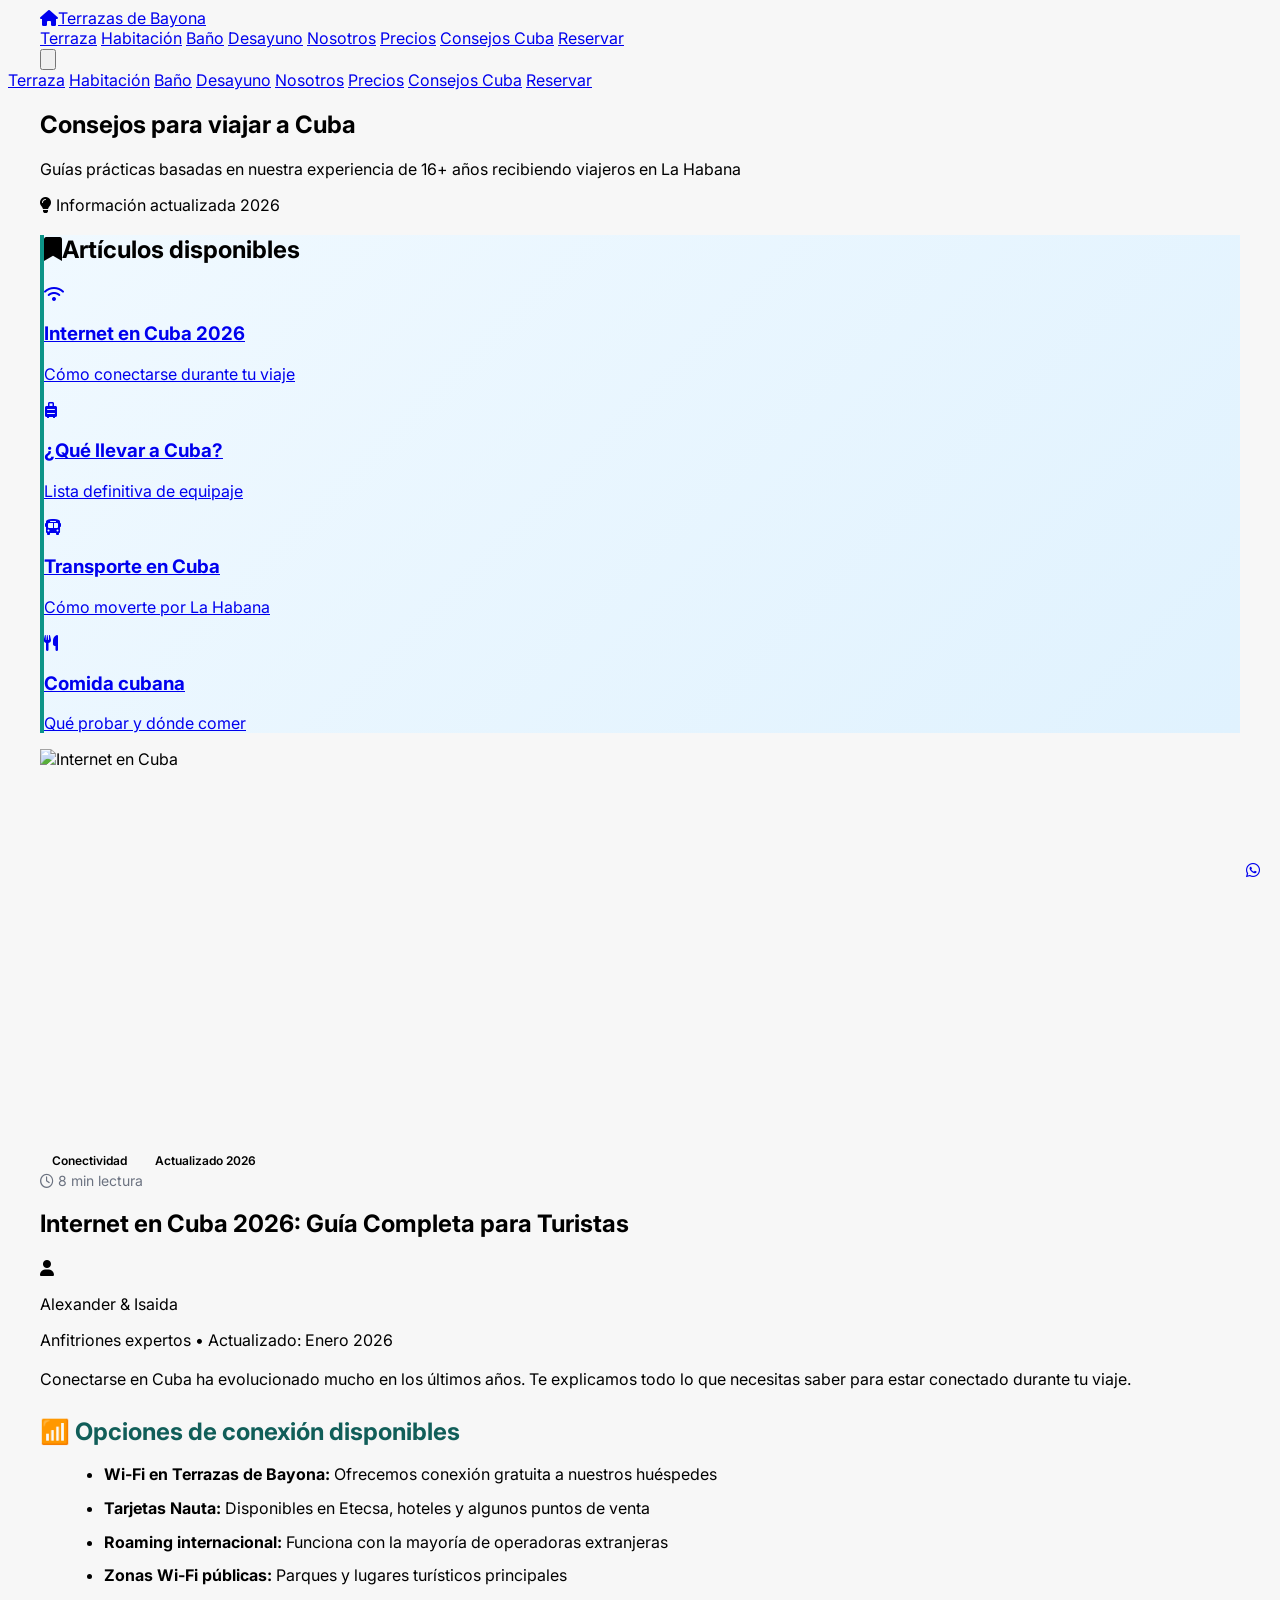
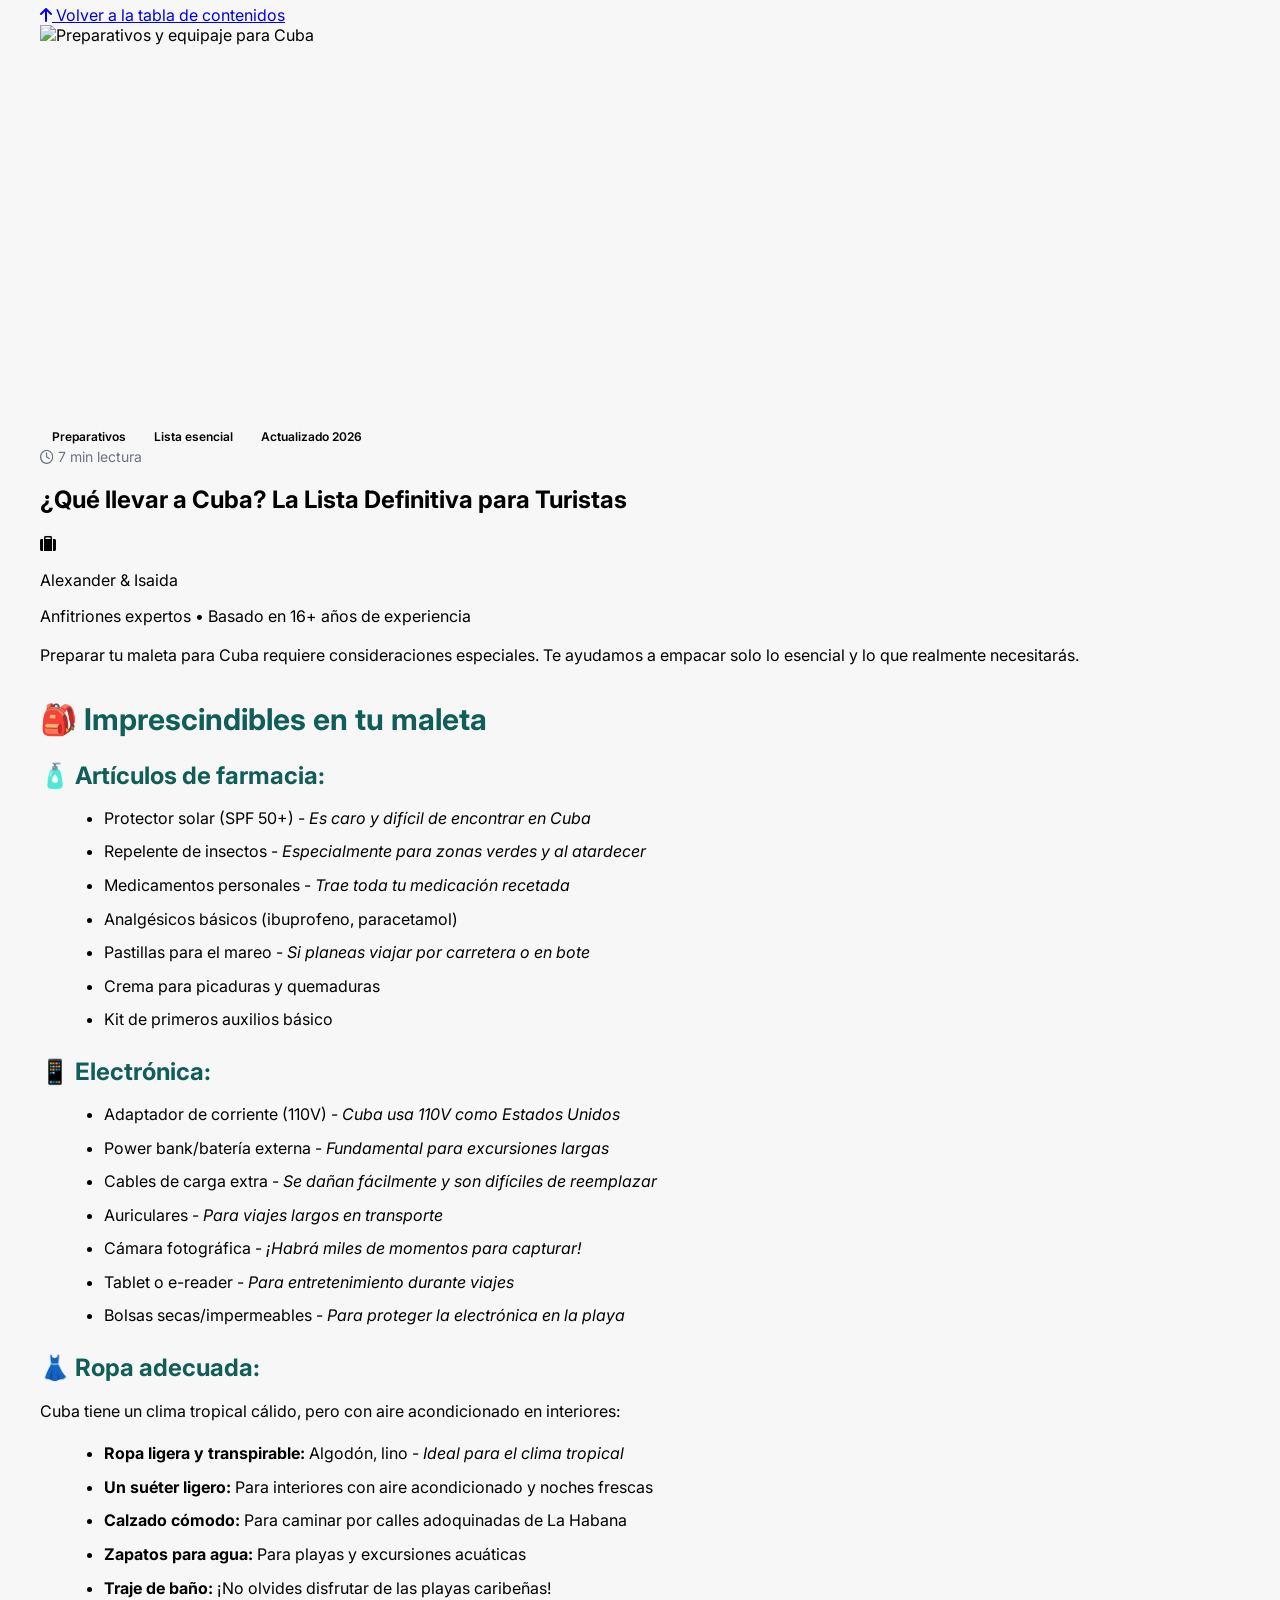
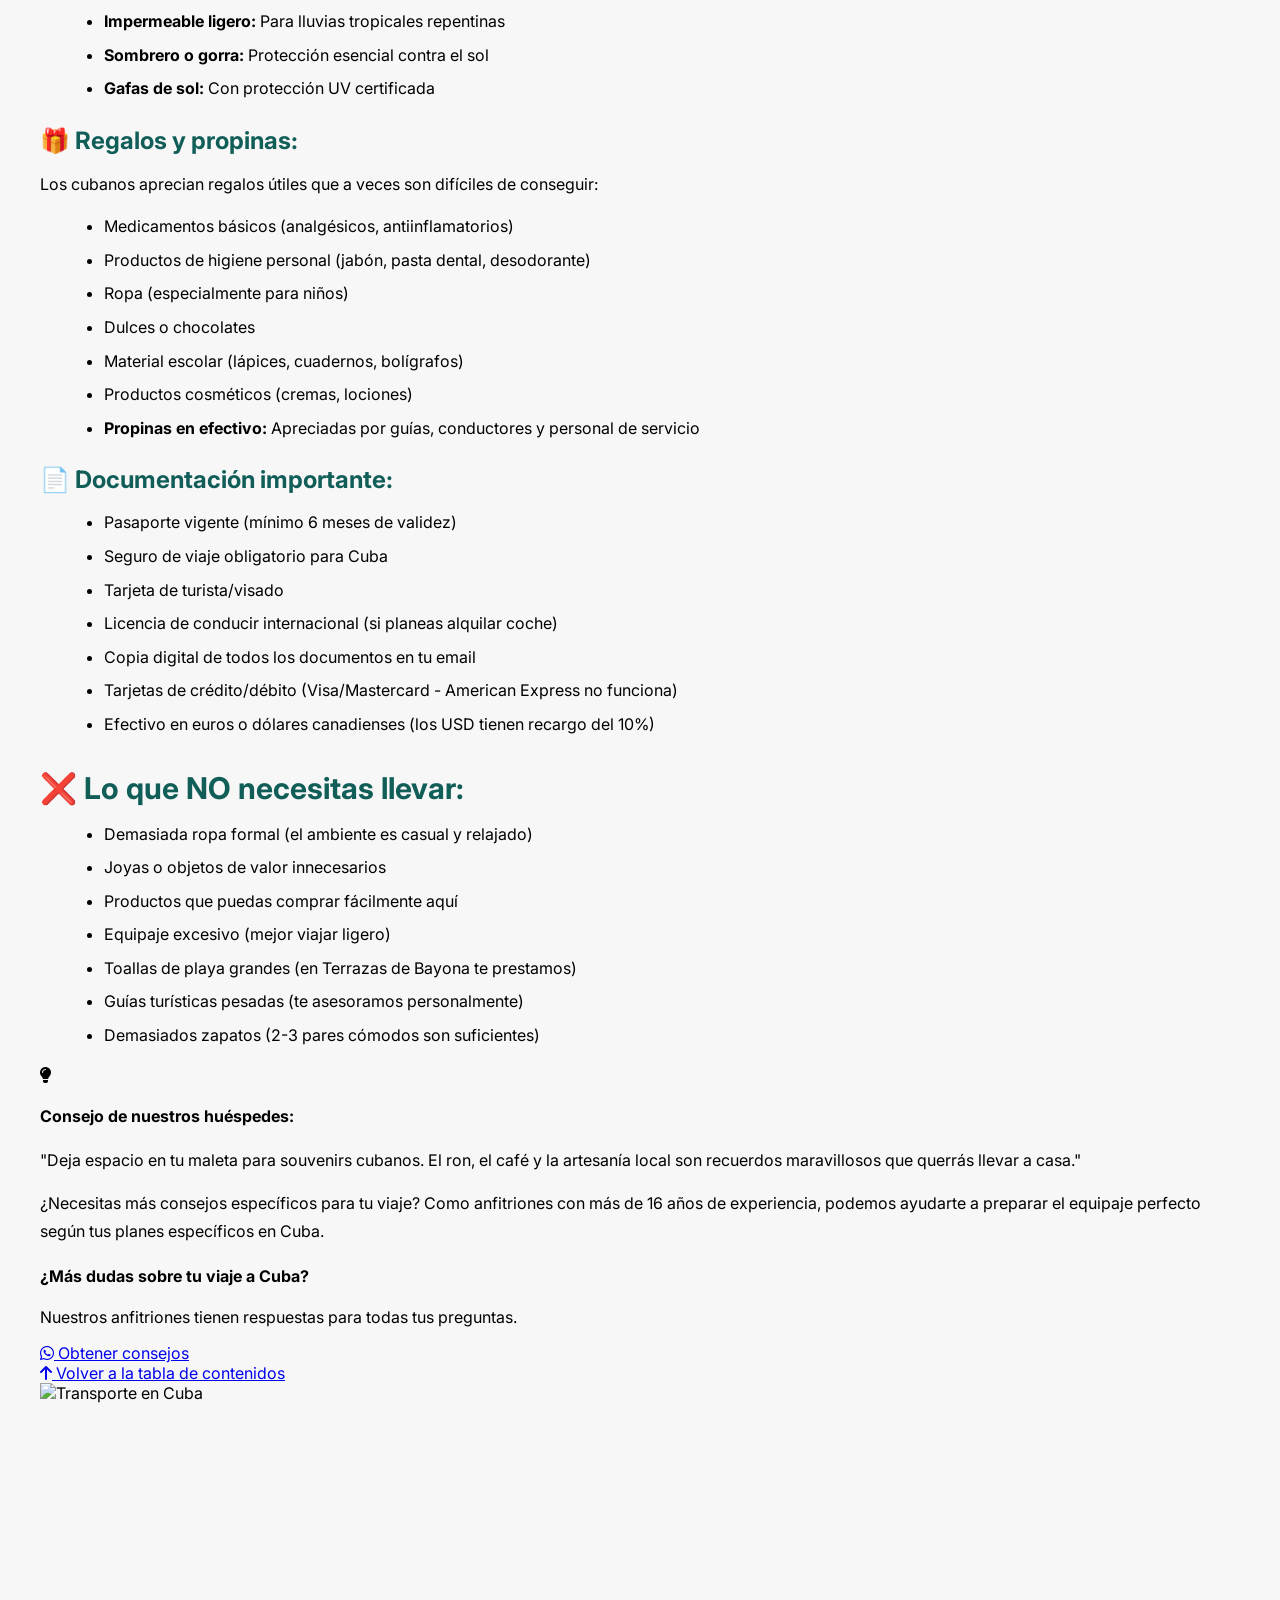
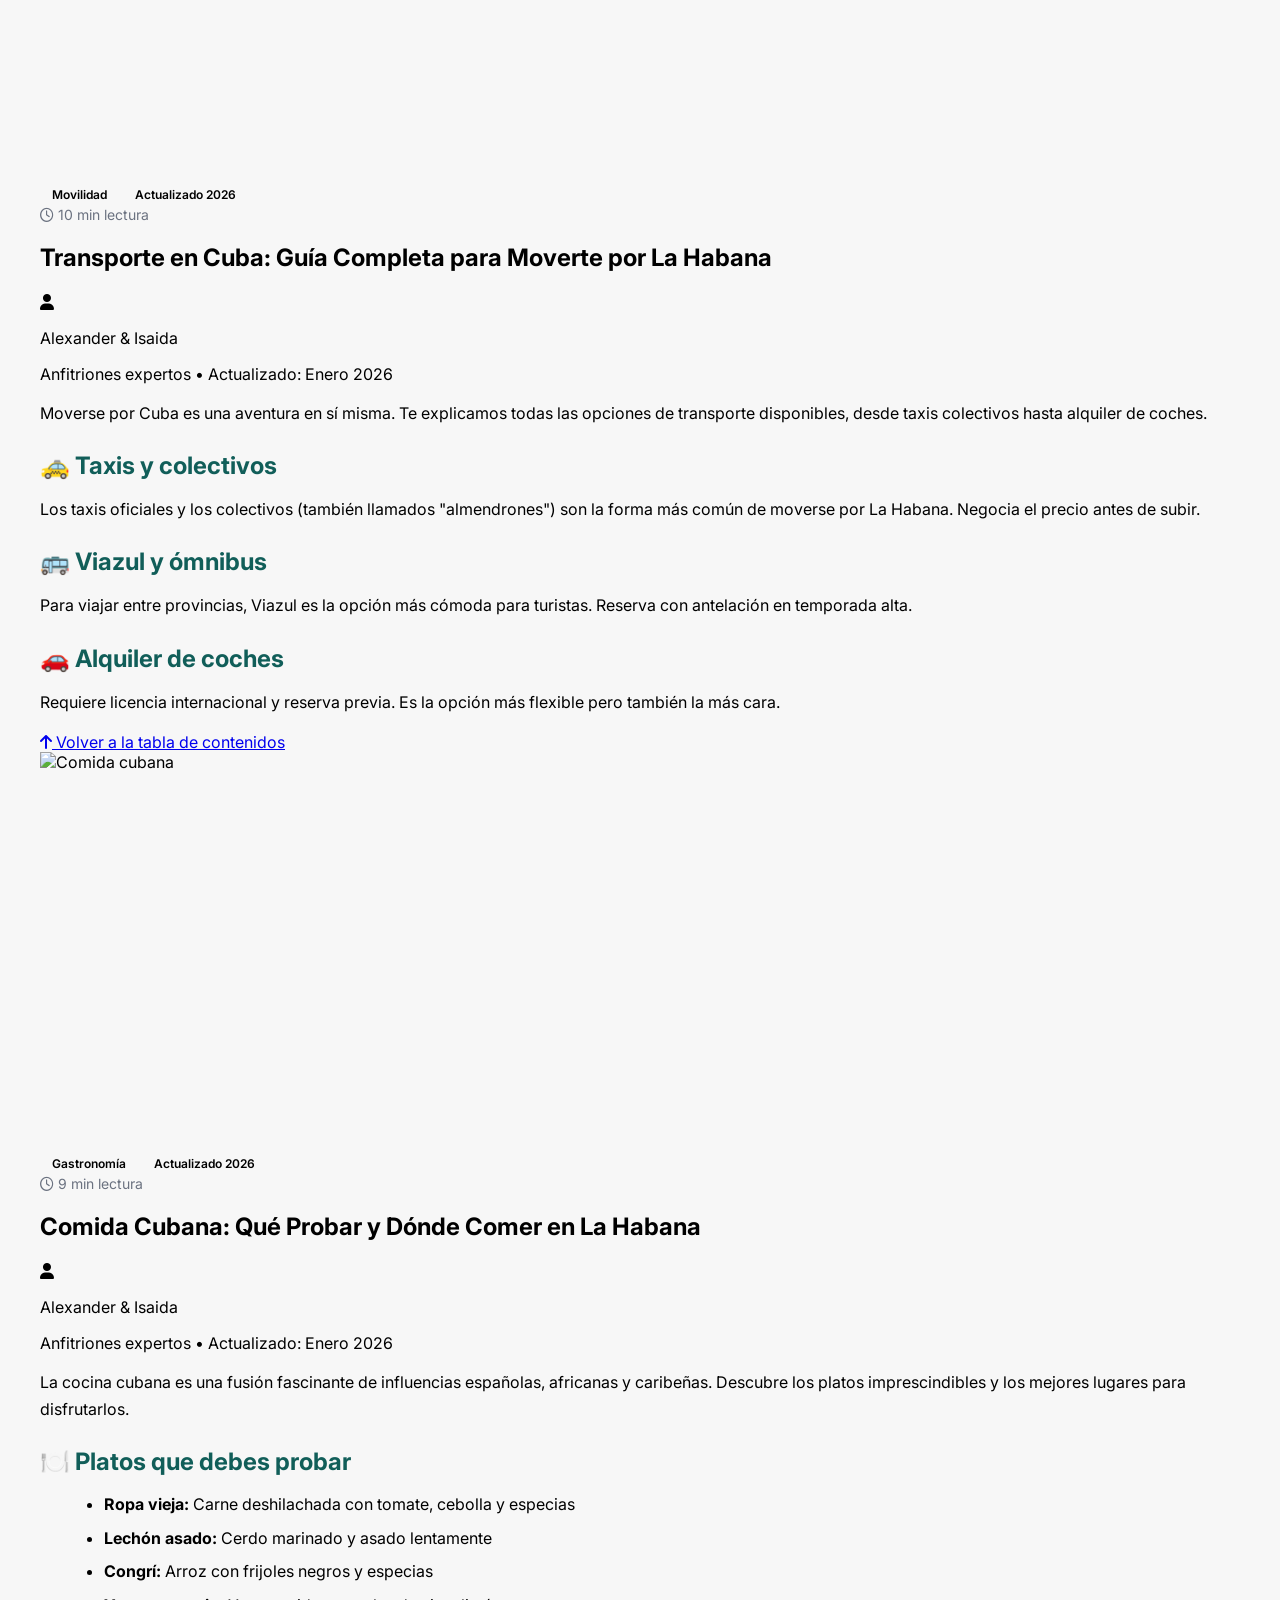
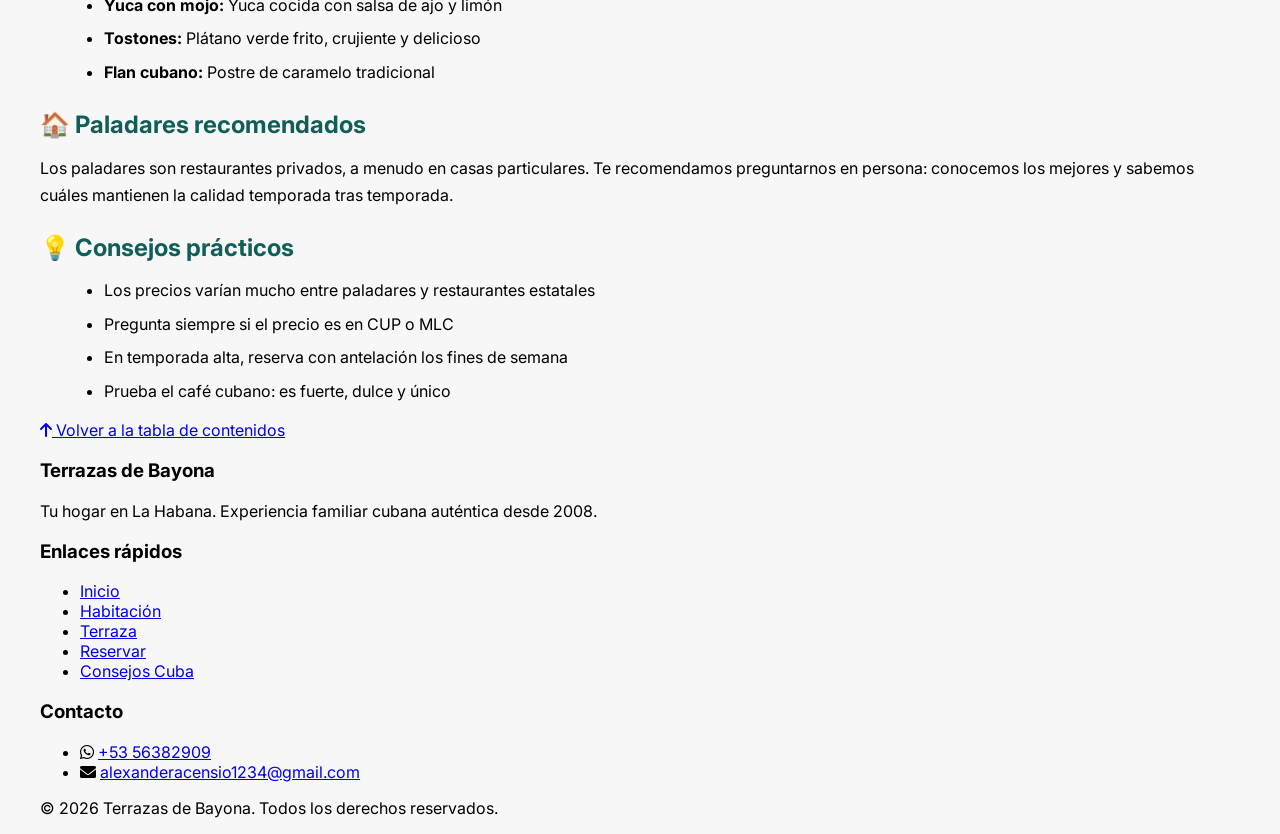
==== commit 51c0620f: "Update blog.html" ====
--- a/blog.html
+++ b/blog.html
@@ -2,410 +2,682 @@
 <html lang="es">
 <head>
     <meta charset="UTF-8">
-    <meta name="viewport" content="width=device-width, initial-scale=1.0, maximum-scale=5.0">
+    <meta name="viewport" content="width=device-width, initial-scale=1.0">
+    <title>Consejos Cuba | Terrazas de Bayona - La Habana</title>
+    <meta name="description" content="Guías completas para viajar a Cuba: internet, qué llevar, transporte y más consejos útiles para tu estancia en La Habana.">
     
-    <title>Terrazas de Bayona - Tu Terraza Privada en La Habana</title>
-    <meta name="description" content="Reserva tu habitación con terraza privada en La Habana. Aire acondicionado, Wi-Fi y desayuno cubano. Reserva directa con Alexander e Isaida.">
-    <meta name="keywords" content="alojamiento La Habana, terraza privada Cuba, casa particular Habana, Terrazas de Bayona">
-    <meta name="author" content="Terrazas de Bayona">
-    
-    <link rel="canonical" href="https://jccarlos010277-cmd.github.io/">
-    <link rel="icon" type="image/x-icon" href="https://cdn-icons-png.flaticon.com/512/2091/2091470.png">
-    
-    <meta property="og:title" content="Terrazas de Bayona - Tu Terraza Privada en La Habana">
-    <meta property="og:description" content="Habitación con A/C, Wi-Fi y 2 terrazas espectaculares. Reserva directa sin comisiones.">
-    <meta property="og:image" content="https://i.postimg.cc/25JyVP3z/1793187786190.jpg">
-    <meta property="og:type" content="website">
-    
-    <link rel="preconnect" href="https://fonts.googleapis.com">
-    <link rel="preconnect" href="https://cdn.tailwindcss.com">
-    <link rel="preconnect" href="https://i.postimg.cc">
+    <link rel="canonical" href="https://jccarlos010277-cmd.github.io/blog.html">
     
     <script src="https://cdn.tailwindcss.com"></script>
     <link rel="stylesheet" href="https://cdnjs.cloudflare.com/ajax/libs/font-awesome/6.0.0-beta3/css/all.min.css">
-    <link href="https://fonts.googleapis.com/css2?family=Inter:opsz,wght@14..32,300;14..32,400;14..32,500;14..32,600;14..32,700;14..32,800&display=swap" rel="stylesheet">
-    <link rel="stylesheet" href="estilos.css">
+    <link href="https://fonts.googleapis.com/css2?family=Inter:wght@100..900&display=swap" rel="stylesheet">
+    
+    <style>
+        :root {
+            --primary-teal: #0d9488;
+            --accent-yellow: #fbbf24;
+            --dark-teal: #115e59;
+            --light-teal: #ccfbf1;
+        }
+        
+        html {
+            scroll-behavior: smooth;
+            scroll-padding-top: 90px;
+        }
+        
+        body { 
+            font-family: 'Inter', sans-serif; 
+            background-color: #f7f7f7; 
+            overflow-x: hidden;
+        }
+        
+        .content-container { 
+            max-width: 1200px; 
+            margin: 0 auto;
+        }
+        
+        .blog-article {
+            transition: all 0.3s ease;
+        }
+        
+        @media (min-width: 768px) {
+            .blog-article:hover {
+                transform: translateY(-5px);
+                box-shadow: 0 15px 30px rgba(0, 0, 0, 0.1);
+            }
+        }
+        
+        .blog-tag {
+            display: inline-block;
+            padding: 0.25rem 0.75rem;
+            border-radius: 9999px;
+            font-size: 0.75rem;
+            font-weight: 600;
+        }
+        
+        .read-time {
+            color: #6b7280;
+            font-size: 0.875rem;
+        }
+        
+        .blog-content h2 {
+            font-size: 1.875rem;
+            font-weight: 700;
+            color: var(--dark-teal);
+            margin-top: 2rem;
+            margin-bottom: 1rem;
+        }
+        
+        .blog-content h3 {
+            font-size: 1.5rem;
+            font-weight: 700;
+            color: var(--dark-teal);
+            margin-top: 1.5rem;
+            margin-bottom: 1rem;
+        }
+        
+        .blog-content ul, .blog-content ol {
+            margin-left: 1.5rem;
+            margin-bottom: 1rem;
+        }
+        
+        .blog-content li {
+            margin-bottom: 0.5rem;
+            line-height: 1.6;
+        }
+        
+        .blog-content p {
+            margin-bottom: 1rem;
+            line-height: 1.7;
+        }
+        
+        .table-of-contents {
+            background: linear-gradient(135deg, #f0f9ff 0%, #e0f2fe 100%);
+            border-left: 4px solid var(--primary-teal);
+        }
+        
+        .back-to-top {
+            position: fixed;
+            bottom: 90px;
+            right: 20px;
+            background-color: var(--primary-teal);
+            color: white;
+            width: 50px;
+            height: 50px;
+            border-radius: 50%;
+            display: none;
+            align-items: center;
+            justify-content: center;
+            text-decoration: none;
+            box-shadow: 0 4px 12px rgba(13, 148, 136, 0.3);
+            z-index: 1000;
+            transition: all 0.3s ease;
+        }
+        
+        .back-to-top:hover {
+            background-color: var(--dark-teal);
+            transform: translateY(-3px);
+        }
+        
+        .article-img {
+            width: 100%;
+            height: 100%;
+            object-fit: cover;
+            min-height: 260px;
+        }
+        
+        @media (min-width: 768px) {
+            .article-img {
+                min-height: 400px;
+            }
+        }
+        
+        @media (max-width: 768px) {
+            .blog-hero-title {
+                font-size: 2rem !important;
+                line-height: 1.2;
+            }
+            .blog-hero-subtitle {
+                font-size: 1rem !important;
+            }
+            .blog-content h2 { font-size: 1.5rem; }
+            .blog-content h3 { font-size: 1.25rem; }
+        }
+        
+        @media (max-width: 640px) {
+            .whatsapp-float a {
+                width: 52px !important;
+                height: 52px !important;
+                font-size: 1.5rem !important;
+            }
+            .back-to-top {
+                width: 44px;
+                height: 44px;
+                bottom: 80px;
+                right: 16px;
+            }
+        }
+    </style>
 </head>
-<body>
-
-    <!-- WHATSAPP FLOTANTE -->
-    <div class="whatsapp-float">
-        <a href="https://wa.me/5356382909?text=Hola%2C%20quiero%20reservar%20en%20Terrazas%20de%20Bayona" target="_blank" aria-label="Contactar por WhatsApp">
-            <i class="fab fa-whatsapp"></i>
+<body class="text-gray-800" id="top">
+    
+    <!-- BOTÓN FLOTANTE WHATSAPP -->
+    <div class="whatsapp-float" style="position: fixed; bottom: 20px; right: 20px; z-index: 1000;">
+        <a href="https://wa.me/5356382909?text=Hola,%20tengo%20dudas%20sobre%20viajar%20a%20Cuba" 
+           target="_blank"
+           class="bg-green-500 text-white p-4 rounded-full shadow-lg hover:bg-green-600 transition transform hover:scale-110 flex items-center"
+           aria-label="Consultar por WhatsApp">
+            <i class="fab fa-whatsapp text-2xl"></i>
         </a>
     </div>
 
-    <!-- HEADER -->
-    <header class="header" id="header">
-        <div class="contenedor header-contenido">
-            <a href="#" class="logo">
-                <i class="fas fa-home"></i> Terrazas de Bayona
+    <!-- CABECERA FIJA Y NAVEGACIÓN -->
+    <header id="main-header" class="bg-white shadow-md sticky top-0 z-50">
+        <div class="content-container mx-auto px-4 py-3 flex justify-between items-center">
+            <a href="index.html" class="text-xl md:text-2xl font-bold text-teal-600 hover:text-teal-800 transition duration-300">
+                <i class="fas fa-home mr-2"></i>Terrazas de Bayona
             </a>
-            <nav class="nav-desktop">
-                <a href="#habitacion">Habitación</a>
-                <a href="#bano">Baño</a>
-                <a href="#terraza">Terraza</a>
-                <a href="#desayuno">Desayuno</a>
-                <a href="#precios">Precios</a>
-                <a href="blog.html">Consejos Cuba</a>
-                <a href="#reservas">Reservar</a>
+            
+            <nav class="hidden md:flex items-center space-x-6">
+                <a href="index.html#terraza" class="text-sm font-medium text-gray-600 hover:text-teal-600 transition">Terraza</a>
+                <a href="index.html#habitacion" class="text-sm font-medium text-gray-600 hover:text-teal-600 transition">Habitación</a>
+                <a href="index.html#bano" class="text-sm font-medium text-gray-600 hover:text-teal-600 transition">Baño</a>
+                <a href="index.html#desayuno" class="text-sm font-medium text-gray-600 hover:text-teal-600 transition">Desayuno</a>
+                <a href="index.html#nosotros" class="text-sm font-medium text-gray-600 hover:text-teal-600 transition">Nosotros</a>
+                <a href="index.html#precios" class="text-sm font-medium text-gray-600 hover:text-teal-600 transition">Precios</a>
+                <a href="blog.html" class="text-sm font-medium text-teal-700 font-bold">Consejos Cuba</a>
+                <a href="index.html#reservas" class="text-sm font-medium text-gray-600 hover:text-teal-600 transition">Reservar</a>
             </nav>
-            <button class="menu-mobile-btn" id="menuBtn" aria-label="Menú">
-                <i class="fas fa-bars"></i>
+
+            <button id="mobile-menu-button" class="md:hidden p-2 text-gray-600 hover:text-teal-600 rounded-lg transition duration-300"
+                    aria-label="Abrir menú móvil">
+                <svg class="w-6 h-6" fill="none" stroke="currentColor" viewBox="0 0 24 24">
+                    <path stroke-linecap="round" stroke-linejoin="round" stroke-width="2" d="M4 6h16M4 12h16m-7 6h7"></path>
+                </svg>
             </button>
         </div>
-        <div class="menu-mobile" id="menuMobile">
-            <a href="#habitacion">Habitación</a>
-            <a href="#bano">Baño</a>
-            <a href="#terraza">Terraza</a>
-            <a href="#desayuno">Desayuno</a>
-            <a href="#precios">Precios</a>
-            <a href="blog.html">Consejos Cuba</a>
-            <a href="#reservas">Reservar</a>
+        
+        <div id="mobile-menu" class="hidden md:hidden px-4 pb-4 bg-gray-50 border-t border-gray-200">
+            <a href="index.html#terraza" class="block py-2 text-sm font-medium text-gray-700 hover:text-teal-600">Terraza</a>
+            <a href="index.html#habitacion" class="block py-2 text-sm font-medium text-gray-700 hover:text-teal-600">Habitación</a>
+            <a href="index.html#bano" class="block py-2 text-sm font-medium text-gray-700 hover:text-teal-600">Baño</a>
+            <a href="index.html#desayuno" class="block py-2 text-sm font-medium text-gray-700 hover:text-teal-600">Desayuno</a>
+            <a href="index.html#nosotros" class="block py-2 text-sm font-medium text-gray-700 hover:text-teal-600">Nosotros</a>
+            <a href="index.html#precios" class="block py-2 text-sm font-medium text-gray-700 hover:text-teal-600">Precios</a>
+            <a href="blog.html" class="block py-2 text-sm font-medium text-teal-700 font-bold">Consejos Cuba</a>
+            <a href="index.html#reservas" class="block py-2 text-sm font-medium text-gray-700 hover:text-teal-600">Reservar</a>
         </div>
     </header>
 
-    <!-- HERO -->
-    <section class="hero">
-        <div class="hero-overlay"></div>
-        <div class="contenedor hero-contenido">
-            <span class="hero-badge animar-aparecer">⭐ Experiencia 100% Cubana</span>
-            <h1 class="hero-titulo animar-aparecer">
-                Tu <span class="text-acento">Terraza Privada</span><br>
-                en La Habana
-            </h1>
-            <p class="hero-descripcion animar-aparecer">
-                Habitación con A/C, Wi-Fi y 2 terrazas espectaculares.<br>
-                A solo 10 minutos de La Habana Vieja.
+    <!-- HERO DEL BLOG -->
+    <section class="py-12 md:py-20 bg-gradient-to-r from-teal-600 to-teal-800 text-white">
+        <div class="content-container mx-auto px-4 text-center">
+            <h1 class="blog-hero-title text-4xl md:text-5xl font-bold mb-4 md:mb-6">Consejos para viajar a Cuba</h1>
+            <p class="blog-hero-subtitle text-lg md:text-2xl mb-6 md:mb-8 max-w-3xl mx-auto font-light">
+                Guías prácticas basadas en nuestra experiencia de 16+ años recibiendo viajeros en La Habana
             </p>
-            <div class="hero-botones animar-aparecer">
-                <a href="#precios" class="boton boton-primario">
-                    <i class="fas fa-calendar-check"></i> Ver precios
-                </a>
-                <a href="https://wa.me/5356382909" target="_blank" class="boton boton-whatsapp">
-                    <i class="fab fa-whatsapp"></i> Escribir por WhatsApp
-                </a>
-            </div>
-            <div class="hero-stats animar-aparecer">
-                <div><strong>16+ años</strong><span>de experiencia</span></div>
-                <div><strong>2 terrazas</strong><span>privadas</span></div>
-                <div><strong>24/7</strong><span>atención personal</span></div>
+            <div class="inline-flex items-center bg-white/20 backdrop-blur-sm px-4 md:px-6 py-2 md:py-3 rounded-full">
+                <i class="fas fa-lightbulb mr-2 md:mr-3"></i>
+                <span class="font-semibold text-sm md:text-base">Información actualizada 2026</span>
             </div>
         </div>
     </section>
 
-    <!-- OFERTA ESPECIAL -->
-    <section class="oferta-especial animar-seccion">
-        <div class="contenedor oferta-contenido">
-            <div class="oferta-info">
-                <span class="oferta-tag">🔥 OFERTA LIMITADA</span>
-                <h2>Reserva 7+ noches<br>y <span class="text-acento"> 1 Desayuno es GRATIS</span></h2>
-                <ul>
-                    <li><i class="fas fa-check-circle"></i> Desayuno cubano tradicional (7 USD/día de regalo)</li>
-                    <li><i class="fas fa-check-circle"></i> Mejor precio garantizado</li>
-                    <li><i class="fas fa-check-circle"></i> Cancelación gratuita 7 días antes</li>
-                </ul>
-                <div class="oferta-disponibilidad">
-                    <div class="dispo-bar"><div class="dispo-fill" style="width: 33%"></div></div>
-                    <p><strong>Solo 2 habitaciones</strong> con esta promoción</p>
-                </div>
-                <a href="#reservas" class="boton boton-primario">Aprovechar oferta →</a>
-            </div>
-            <div class="oferta-imagen">
-                <img src="https://i.postimg.cc/0jHryh0q/1791458078356.jpg" alt="Desayuno cubano tradicional" loading="lazy">
+    <!-- TABLA DE CONTENIDOS -->
+    <section class="py-8 md:py-12 bg-white">
+        <div class="content-container mx-auto px-4">
+            <div class="table-of-contents p-5 md:p-8 rounded-2xl max-w-4xl mx-auto">
+                <h2 class="text-xl md:text-2xl font-bold text-teal-800 mb-4 md:mb-6">
+                    <i class="fas fa-bookmark mr-2 md:mr-3"></i>Artículos disponibles
+                </h2>
+                <div class="grid md:grid-cols-2 gap-3 md:gap-4">
+                    <a href="#internet-cuba" class="flex items-center p-3 md:p-4 bg-white rounded-lg hover:shadow-md transition">
+                        <div class="w-10 h-10 md:w-12 md:h-12 bg-blue-100 rounded-lg flex items-center justify-center mr-3 md:mr-4 flex-shrink-0">
+                            <i class="fas fa-wifi text-blue-600"></i>
+                        </div>
+                        <div>
+                            <h3 class="font-bold text-gray-900 text-sm md:text-base">Internet en Cuba 2026</h3>
+                            <p class="text-xs md:text-sm text-gray-600">Cómo conectarse durante tu viaje</p>
+                        </div>
+                    </a>
+                    
+                    <a href="#que-llevar-cuba" class="flex items-center p-3 md:p-4 bg-white rounded-lg hover:shadow-md transition">
+                        <div class="w-10 h-10 md:w-12 md:h-12 bg-green-100 rounded-lg flex items-center justify-center mr-3 md:mr-4 flex-shrink-0">
+                            <i class="fas fa-suitcase-rolling text-green-600"></i>
+                        </div>
+                        <div>
+                            <h3 class="font-bold text-gray-900 text-sm md:text-base">¿Qué llevar a Cuba?</h3>
+                            <p class="text-xs md:text-sm text-gray-600">Lista definitiva de equipaje</p>
+                        </div>
+                    </a>
+                    
+                    <a href="#transporte-cuba" class="flex items-center p-3 md:p-4 bg-white rounded-lg hover:shadow-md transition">
+                        <div class="w-10 h-10 md:w-12 md:h-12 bg-purple-100 rounded-lg flex items-center justify-center mr-3 md:mr-4 flex-shrink-0">
+                            <i class="fas fa-bus text-purple-600"></i>
+                        </div>
+                        <div>
+                            <h3 class="font-bold text-gray-900 text-sm md:text-base">Transporte en Cuba</h3>
+                            <p class="text-xs md:text-sm text-gray-600">Cómo moverte por La Habana</p>
+                        </div>
+                    </a>
+                    
+                    <a href="#comida-cuba" class="flex items-center p-3 md:p-4 bg-white rounded-lg hover:shadow-md transition">
+                        <div class="w-10 h-10 md:w-12 md:h-12 bg-yellow-100 rounded-lg flex items-center justify-center mr-3 md:mr-4 flex-shrink-0">
+                            <i class="fas fa-utensils text-yellow-600"></i>
+                        </div>
+                        <div>
+                            <h3 class="font-bold text-gray-900 text-sm md:text-base">Comida cubana</h3>
+                            <p class="text-xs md:text-sm text-gray-600">Qué probar y dónde comer</p>
+                        </div>
+                    </a>
+                </div>
             </div>
         </div>
     </section>
 
-    <!-- SECCIÓN HABITACIÓN -->
-    <section id="habitacion" class="seccion habitacion animar-seccion">
-        <div class="contenedor">
-            <h2 class="seccion-titulo">Tu <span class="text-principal">Habitación Privada</span></h2>
-            <p class="seccion-subtitulo">Espacios cómodos y acogedores para tu descanso</p>
+    <!-- ARTÍCULOS DEL BLOG -->
+    <main class="py-8 md:py-12 bg-gray-50">
+        <div class="content-container mx-auto px-4">
             
-            <div class="galeria-habitacion">
-                <div class="galeria-grid">
-                    <img src="https://i.postimg.cc/25sxD9QH/1794409732389.jpg" alt="Habitación principal" loading="lazy" class="animar-tarjeta">
-                    <img src="https://i.postimg.cc/k4fMg0yg/cuarto-1.jpg" alt="Vista de la habitación" loading="lazy" class="animar-tarjeta">
-                    <img src="https://i.postimg.cc/ZqmJFb7K/cuarto-3.jpg" alt="Detalle de la habitación" loading="lazy" class="animar-tarjeta">
-                    <img src="https://i.postimg.cc/59YDycgG/entrada-de-vivienda-imagen-1.jpg" alt="Entrada de la vivienda" loading="lazy" class="animar-tarjeta">
-                    <img src="https://i.postimg.cc/1zDfs7TZ/pasillo-hacia-habitacion-cocina-y-terraza.jpg" alt="Pasillo hacia la habitación" loading="lazy" class="animar-tarjeta">
+            <!-- Artículo 1: Internet en Cuba -->
+            <article id="internet-cuba" class="bg-white rounded-2xl shadow-xl overflow-hidden mb-10 md:mb-16 blog-article scroll-mt-24">
+                <div class="md:flex">
+                    <div class="md:w-2/5">
+                        <img src="https://images.unsplash.com/photo-1519389950473-47ba0277781c?ixlib=rb-4.0.3&auto=format&fit=crop&w=1200&q=80" 
+                             alt="Internet en Cuba"
+                             class="article-img" loading="lazy">
+                    </div>
+                    <div class="md:w-3/5 p-5 md:p-8">
+                        <div class="flex flex-wrap items-center justify-between gap-2 mb-4 md:mb-6">
+                            <div>
+                                <span class="blog-tag bg-blue-100 text-blue-800">Conectividad</span>
+                                <span class="blog-tag bg-purple-100 text-purple-800 ml-2">Actualizado 2026</span>
+                            </div>
+                            <div class="read-time">
+                                <i class="far fa-clock mr-1"></i> 8 min lectura
+                            </div>
+                        </div>
+                        
+                        <h2 class="text-2xl md:text-3xl font-bold text-gray-900 mb-4 md:mb-6">
+                            Internet en Cuba 2026: Guía Completa para Turistas
+                        </h2>
+                        
+                        <div class="flex items-center mb-6 md:mb-8">
+                            <div class="w-10 h-10 md:w-12 md:h-12 bg-teal-100 rounded-full flex items-center justify-center mr-3 md:mr-4 flex-shrink-0">
+                                <i class="fas fa-user text-teal-600"></i>
+                            </div>
+                            <div>
+                                <p class="font-medium text-gray-900 text-sm md:text-base">Alexander &amp; Isaida</p>
+                                <p class="text-xs md:text-sm text-gray-500">Anfitriones expertos • Actualizado: Enero 2026</p>
+                            </div>
+                        </div>
+                        
+                        <div class="blog-content">
+                            <p class="text-base md:text-lg text-gray-700 mb-6">
+                                Conectarse en Cuba ha evolucionado mucho en los últimos años. Te explicamos todo lo que necesitas saber para estar conectado durante tu viaje.
+                            </p>
+                            
+                            <h3>📶 Opciones de conexión disponibles</h3>
+                            <ul>
+                                <li><strong>Wi-Fi en Terrazas de Bayona:</strong> Ofrecemos conexión gratuita a nuestros huéspedes</li>
+                                <li><strong>Tarjetas Nauta:</strong> Disponibles en Etecsa, hoteles y algunos puntos de venta</li>
+                                <li><strong>Roaming internacional:</strong> Funciona con la mayoría de operadoras extranjeras</li>
+                                <li><strong>Zonas Wi-Fi públicas:</strong> Parques y lugares turísticos principales</li>
+                            </ul>
+                        </div>
+                        
+                        <div class="mt-6 md:mt-8 pt-4 md:pt-6 border-t border-gray-200">
+                            <a href="#top" class="text-teal-600 hover:text-teal-800 font-medium flex items-center text-sm md:text-base">
+                                <i class="fas fa-arrow-up mr-2"></i>
+                                Volver a la tabla de contenidos
+                            </a>
+                        </div>
+                    </div>
+                </div>
+            </article>
+            
+            <!-- Artículo 2: Qué llevar a Cuba -->
+            <article id="que-llevar-cuba" class="bg-white rounded-2xl shadow-xl overflow-hidden mb-10 md:mb-16 blog-article scroll-mt-24">
+                <div class="md:flex">
+                    <div class="md:w-2/5">
+                        <img src="https://i.postimg.cc/Sxp66YFf/703c9559a896bc738c47838ca709b8c2-(1).jpg" 
+                             alt="Preparativos y equipaje para Cuba"
+                             class="article-img" loading="lazy">
+                    </div>
+                    <div class="md:w-3/5 p-5 md:p-8">
+                        <div class="flex flex-wrap items-center justify-between gap-2 mb-4 md:mb-6">
+                            <div>
+                                <span class="blog-tag bg-green-100 text-green-800">Preparativos</span>
+                                <span class="blog-tag bg-yellow-100 text-yellow-800 ml-2">Lista esencial</span>
+                                <span class="blog-tag bg-purple-100 text-purple-800 ml-2">Actualizado 2026</span>
+                            </div>
+                            <div class="read-time">
+                                <i class="far fa-clock mr-1"></i> 7 min lectura
+                            </div>
+                        </div>
+                        
+                        <h2 class="text-2xl md:text-3xl font-bold text-gray-900 mb-4 md:mb-6">
+                            ¿Qué llevar a Cuba? La Lista Definitiva para Turistas
+                        </h2>
+                        
+                        <div class="flex items-center mb-6 md:mb-8">
+                            <div class="w-10 h-10 md:w-12 md:h-12 bg-teal-100 rounded-full flex items-center justify-center mr-3 md:mr-4 flex-shrink-0">
+                                <i class="fas fa-suitcase text-teal-600"></i>
+                            </div>
+                            <div>
+                                <p class="font-medium text-gray-900 text-sm md:text-base">Alexander &amp; Isaida</p>
+                                <p class="text-xs md:text-sm text-gray-500">Anfitriones expertos • Basado en 16+ años de experiencia</p>
+                            </div>
+                        </div>
+                        
+                        <div class="blog-content">
+                            <p class="text-base md:text-lg text-gray-700 mb-6">
+                                Preparar tu maleta para Cuba requiere consideraciones especiales. Te ayudamos a empacar solo lo esencial y lo que realmente necesitarás.
+                            </p>
+                            
+                            <h2>🎒 Imprescindibles en tu maleta</h2>
+                            
+                            <h3>🧴 Artículos de farmacia:</h3>
+                            <ul>
+                                <li>Protector solar (SPF 50+) - <em>Es caro y difícil de encontrar en Cuba</em></li>
+                                <li>Repelente de insectos - <em>Especialmente para zonas verdes y al atardecer</em></li>
+                                <li>Medicamentos personales - <em>Trae toda tu medicación recetada</em></li>
+                                <li>Analgésicos básicos (ibuprofeno, paracetamol)</li>
+                                <li>Pastillas para el mareo - <em>Si planeas viajar por carretera o en bote</em></li>
+                                <li>Crema para picaduras y quemaduras</li>
+                                <li>Kit de primeros auxilios básico</li>
+                            </ul>
+                            
+                            <h3>📱 Electrónica:</h3>
+                            <ul>
+                                <li>Adaptador de corriente (110V) - <em>Cuba usa 110V como Estados Unidos</em></li>
+                                <li>Power bank/batería externa - <em>Fundamental para excursiones largas</em></li>
+                                <li>Cables de carga extra - <em>Se dañan fácilmente y son difíciles de reemplazar</em></li>
+                                <li>Auriculares - <em>Para viajes largos en transporte</em></li>
+                                <li>Cámara fotográfica - <em>¡Habrá miles de momentos para capturar!</em></li>
+                                <li>Tablet o e-reader - <em>Para entretenimiento durante viajes</em></li>
+                                <li>Bolsas secas/impermeables - <em>Para proteger la electrónica en la playa</em></li>
+                            </ul>
+                            
+                            <h3>👗 Ropa adecuada:</h3>
+                            <p class="mb-4">Cuba tiene un clima tropical cálido, pero con aire acondicionado en interiores:</p>
+                            <ul>
+                                <li><strong>Ropa ligera y transpirable:</strong> Algodón, lino - <em>Ideal para el clima tropical</em></li>
+                                <li><strong>Un suéter ligero:</strong> Para interiores con aire acondicionado y noches frescas</li>
+                                <li><strong>Calzado cómodo:</strong> Para caminar por calles adoquinadas de La Habana</li>
+                                <li><strong>Zapatos para agua:</strong> Para playas y excursiones acuáticas</li>
+                                <li><strong>Traje de baño:</strong> ¡No olvides disfrutar de las playas caribeñas!</li>
+                                <li><strong>Impermeable ligero:</strong> Para lluvias tropicales repentinas</li>
+                                <li><strong>Sombrero o gorra:</strong> Protección esencial contra el sol</li>
+                                <li><strong>Gafas de sol:</strong> Con protección UV certificada</li>
+                            </ul>
+                            
+                            <h3>🎁 Regalos y propinas:</h3>
+                            <p class="mb-4">Los cubanos aprecian regalos útiles que a veces son difíciles de conseguir:</p>
+                            <ul>
+                                <li>Medicamentos básicos (analgésicos, antiinflamatorios)</li>
+                                <li>Productos de higiene personal (jabón, pasta dental, desodorante)</li>
+                                <li>Ropa (especialmente para niños)</li>
+                                <li>Dulces o chocolates</li>
+                                <li>Material escolar (lápices, cuadernos, bolígrafos)</li>
+                                <li>Productos cosméticos (cremas, lociones)</li>
+                                <li><strong>Propinas en efectivo:</strong> Apreciadas por guías, conductores y personal de servicio</li>
+                            </ul>
+                            
+                            <h3>📄 Documentación importante:</h3>
+                            <ul>
+                                <li>Pasaporte vigente (mínimo 6 meses de validez)</li>
+                                <li>Seguro de viaje obligatorio para Cuba</li>
+                                <li>Tarjeta de turista/visado</li>
+                                <li>Licencia de conducir internacional (si planeas alquilar coche)</li>
+                                <li>Copia digital de todos los documentos en tu email</li>
+                                <li>Tarjetas de crédito/débito (Visa/Mastercard - American Express no funciona)</li>
+                                <li>Efectivo en euros o dólares canadienses (los USD tienen recargo del 10%)</li>
+                            </ul>
+                            
+                            <h2>❌ Lo que NO necesitas llevar:</h2>
+                            <ul>
+                                <li>Demasiada ropa formal (el ambiente es casual y relajado)</li>
+                                <li>Joyas o objetos de valor innecesarios</li>
+                                <li>Productos que puedas comprar fácilmente aquí</li>
+                                <li>Equipaje excesivo (mejor viajar ligero)</li>
+                                <li>Toallas de playa grandes (en Terrazas de Bayona te prestamos)</li>
+                                <li>Guías turísticas pesadas (te asesoramos personalmente)</li>
+                                <li>Demasiados zapatos (2-3 pares cómodos son suficientes)</li>
+                            </ul>
+                            
+                            <div class="bg-teal-50 border-l-4 border-teal-500 p-4 md:p-6 my-6 md:my-8 rounded-r-lg">
+                                <div class="flex items-start">
+                                    <i class="fas fa-lightbulb text-teal-600 text-xl md:text-2xl mr-3 md:mr-4 mt-1"></i>
+                                    <div>
+                                        <h4 class="font-bold text-teal-800 mb-2">Consejo de nuestros huéspedes:</h4>
+                                        <p class="text-teal-700 text-sm md:text-base">"Deja espacio en tu maleta para souvenirs cubanos. El ron, el café y la artesanía local son recuerdos maravillosos que querrás llevar a casa."</p>
+                                    </div>
+                                </div>
+                            </div>
+                            
+                            <p class="text-base md:text-lg font-medium text-gray-800 mb-6">
+                                ¿Necesitas más consejos específicos para tu viaje? Como anfitriones con más de 16 años de experiencia, podemos ayudarte a preparar el equipaje perfecto según tus planes específicos en Cuba.
+                            </p>
+                        </div>
+                        
+                        <div class="mt-6 md:mt-8 p-4 md:p-6 bg-gradient-to-r from-green-50 to-teal-50 rounded-xl border border-green-100">
+                            <div class="flex flex-col md:flex-row items-center justify-between gap-4">
+                                <div class="text-center md:text-left">
+                                    <h4 class="font-bold text-gray-900 text-base md:text-lg">¿Más dudas sobre tu viaje a Cuba?</h4>
+                                    <p class="text-gray-700 text-sm md:text-base">Nuestros anfitriones tienen respuestas para todas tus preguntas.</p>
+                                </div>
+                                <a href="https://wa.me/5356382909?text=Hola,%20tengo%20dudas%20sobre%20qué%20llevar%20en%20mi%20viaje%20a%20Cuba" 
+                                   target="_blank"
+                                   class="bg-green-500 hover:bg-green-600 text-white font-medium py-3 px-5 md:px-6 rounded-lg transition duration-300 flex items-center whitespace-nowrap">
+                                    <i class="fab fa-whatsapp mr-2 md:mr-3 text-lg md:text-xl"></i>
+                                    Obtener consejos
+                                </a>
+                            </div>
+                        </div>
+                        
+                        <div class="mt-6 md:mt-8 pt-4 md:pt-6 border-t border-gray-200">
+                            <a href="#top" class="text-teal-600 hover:text-teal-800 font-medium flex items-center text-sm md:text-base">
+                                <i class="fas fa-arrow-up mr-2"></i>
+                                Volver a la tabla de contenidos
+                            </a>
+                        </div>
+                    </div>
+                </div>
+            </article>
+            
+            <!-- Artículo 3: Transporte en Cuba -->
+            <article id="transporte-cuba" class="bg-white rounded-2xl shadow-xl overflow-hidden mb-10 md:mb-16 blog-article scroll-mt-24">
+                <div class="md:flex">
+                    <div class="md:w-2/5">
+                        <img src="https://i.postimg.cc/nz8VWdNx/transporte-cuba.jpg" 
+                             alt="Transporte en Cuba"
+                             class="article-img" loading="lazy">
+                    </div>
+                    <div class="md:w-3/5 p-5 md:p-8">
+                        <div class="flex flex-wrap items-center justify-between gap-2 mb-4 md:mb-6">
+                            <div>
+                                <span class="blog-tag bg-purple-100 text-purple-800">Movilidad</span>
+                                <span class="blog-tag bg-purple-100 text-purple-800 ml-2">Actualizado 2026</span>
+                            </div>
+                            <div class="read-time">
+                                <i class="far fa-clock mr-1"></i> 10 min lectura
+                            </div>
+                        </div>
+                        
+                        <h2 class="text-2xl md:text-3xl font-bold text-gray-900 mb-4 md:mb-6">
+                            Transporte en Cuba: Guía Completa para Moverte por La Habana
+                        </h2>
+                        
+                        <div class="flex items-center mb-6 md:mb-8">
+                            <div class="w-10 h-10 md:w-12 md:h-12 bg-teal-100 rounded-full flex items-center justify-center mr-3 md:mr-4 flex-shrink-0">
+                                <i class="fas fa-user text-teal-600"></i>
+                            </div>
+                            <div>
+                                <p class="font-medium text-gray-900 text-sm md:text-base">Alexander &amp; Isaida</p>
+                                <p class="text-xs md:text-sm text-gray-500">Anfitriones expertos • Actualizado: Enero 2026</p>
+                            </div>
+                        </div>
+                        
+                        <div class="blog-content">
+                            <p class="text-base md:text-lg text-gray-700 mb-6">
+                                Moverse por Cuba es una aventura en sí misma. Te explicamos todas las opciones de transporte disponibles, desde taxis colectivos hasta alquiler de coches.
+                            </p>
+                            
+                            <h3>🚕 Taxis y colectivos</h3>
+                            <p>Los taxis oficiales y los colectivos (también llamados "almendrones") son la forma más común de moverse por La Habana. Negocia el precio antes de subir.</p>
+                            
+                            <h3>🚌 Viazul y ómnibus</h3>
+                            <p>Para viajar entre provincias, Viazul es la opción más cómoda para turistas. Reserva con antelación en temporada alta.</p>
+                            
+                            <h3>🚗 Alquiler de coches</h3>
+                            <p>Requiere licencia internacional y reserva previa. Es la opción más flexible pero también la más cara.</p>
+                        </div>
+                        
+                        <div class="mt-6 md:mt-8 pt-4 md:pt-6 border-t border-gray-200">
+                            <a href="#top" class="text-teal-600 hover:text-teal-800 font-medium flex items-center text-sm md:text-base">
+                                <i class="fas fa-arrow-up mr-2"></i>
+                                Volver a la tabla de contenidos
+                            </a>
+                        </div>
+                    </div>
+                </div>
+            </article>
+            
+            <!-- Artículo 4: Comida cubana -->
+            <article id="comida-cuba" class="bg-white rounded-2xl shadow-xl overflow-hidden mb-10 md:mb-16 blog-article scroll-mt-24">
+                <div class="md:flex">
+                    <div class="md:w-2/5">
+                        <img src="https://images.unsplash.com/photo-1532634922-8fe0b757fb13?ixlib=rb-4.0.3&auto=format&fit=crop&w=1200&q=80" 
+                             alt="Comida cubana"
+                             class="article-img" loading="lazy">
+                    </div>
+                    <div class="md:w-3/5 p-5 md:p-8">
+                        <div class="flex flex-wrap items-center justify-between gap-2 mb-4 md:mb-6">
+                            <div>
+                                <span class="blog-tag bg-yellow-100 text-yellow-800">Gastronomía</span>
+                                <span class="blog-tag bg-purple-100 text-purple-800 ml-2">Actualizado 2026</span>
+                            </div>
+                            <div class="read-time">
+                                <i class="far fa-clock mr-1"></i> 9 min lectura
+                            </div>
+                        </div>
+                        
+                        <h2 class="text-2xl md:text-3xl font-bold text-gray-900 mb-4 md:mb-6">
+                            Comida Cubana: Qué Probar y Dónde Comer en La Habana
+                        </h2>
+                        
+                        <div class="flex items-center mb-6 md:mb-8">
+                            <div class="w-10 h-10 md:w-12 md:h-12 bg-teal-100 rounded-full flex items-center justify-center mr-3 md:mr-4 flex-shrink-0">
+                                <i class="fas fa-user text-teal-600"></i>
+                            </div>
+                            <div>
+                                <p class="font-medium text-gray-900 text-sm md:text-base">Alexander &amp; Isaida</p>
+                                <p class="text-xs md:text-sm text-gray-500">Anfitriones expertos • Actualizado: Enero 2026</p>
+                            </div>
+                        </div>
+                        
+                        <div class="blog-content">
+                            <p class="text-base md:text-lg text-gray-700 mb-6">
+                                La cocina cubana es una fusión fascinante de influencias españolas, africanas y caribeñas. Descubre los platos imprescindibles y los mejores lugares para disfrutarlos.
+                            </p>
+                            
+                            <h3>🍽️ Platos que debes probar</h3>
+                            <ul>
+                                <li><strong>Ropa vieja:</strong> Carne deshilachada con tomate, cebolla y especias</li>
+                                <li><strong>Lechón asado:</strong> Cerdo marinado y asado lentamente</li>
+                                <li><strong>Congrí:</strong> Arroz con frijoles negros y especias</li>
+                                <li><strong>Yuca con mojo:</strong> Yuca cocida con salsa de ajo y limón</li>
+                                <li><strong>Tostones:</strong> Plátano verde frito, crujiente y delicioso</li>
+                                <li><strong>Flan cubano:</strong> Postre de caramelo tradicional</li>
+                            </ul>
+                            
+                            <h3>🏠 Paladares recomendados</h3>
+                            <p>Los paladares son restaurantes privados, a menudo en casas particulares. Te recomendamos preguntarnos en persona: conocemos los mejores y sabemos cuáles mantienen la calidad temporada tras temporada.</p>
+                            
+                            <h3>💡 Consejos prácticos</h3>
+                            <ul>
+                                <li>Los precios varían mucho entre paladares y restaurantes estatales</li>
+                                <li>Pregunta siempre si el precio es en CUP o MLC</li>
+                                <li>En temporada alta, reserva con antelación los fines de semana</li>
+                                <li>Prueba el café cubano: es fuerte, dulce y único</li>
+                            </ul>
+                        </div>
+                        
+                        <div class="mt-6 md:mt-8 pt-4 md:pt-6 border-t border-gray-200">
+                            <a href="#top" class="text-teal-600 hover:text-teal-800 font-medium flex items-center text-sm md:text-base">
+                                <i class="fas fa-arrow-up mr-2"></i>
+                                Volver a la tabla de contenidos
+                            </a>
+                        </div>
+                    </div>
+                </div>
+            </article>
+            
+        </div>
+    </main>
+
+    <!-- BOTÓN FLOTANTE PARA VOLVER ARRIBA -->
+    <a href="#top" class="back-to-top" id="backToTop" aria-label="Volver arriba">
+        <i class="fas fa-arrow-up"></i>
+    </a>
+
+    <!-- FOOTER -->
+    <footer class="bg-gray-800 text-white py-8">
+        <div class="content-container mx-auto px-4">
+            <div class="grid md:grid-cols-3 gap-8">
+                <div>
+                    <h3 class="text-xl font-bold mb-4">Terrazas de Bayona</h3>
+                    <p class="text-gray-300">Tu hogar en La Habana. Experiencia familiar cubana auténtica desde 2008.</p>
+                </div>
+                
+                <div>
+                    <h3 class="text-xl font-bold mb-4">Enlaces rápidos</h3>
+                    <ul class="space-y-2">
+                        <li><a href="index.html" class="text-gray-300 hover:text-white">Inicio</a></li>
+                        <li><a href="index.html#habitacion" class="text-gray-300 hover:text-white">Habitación</a></li>
+                        <li><a href="index.html#terraza" class="text-gray-300 hover:text-white">Terraza</a></li>
+                        <li><a href="index.html#reservas" class="text-gray-300 hover:text-white">Reservar</a></li>
+                        <li><a href="blog.html" class="text-gray-300 hover:text-white">Consejos Cuba</a></li>
+                    </ul>
+                </div>
+                
+                <div>
+                    <h3 class="text-xl font-bold mb-4">Contacto</h3>
+                    <ul class="space-y-2">
+                        <li class="flex items-center">
+                            <i class="fab fa-whatsapp mr-3 text-green-400"></i>
+                            <a href="https://wa.me/5356382909" class="text-gray-300 hover:text-white">+53 56382909</a>
+                        </li>
+                        <li class="flex items-center">
+                            <i class="fas fa-envelope mr-3 text-teal-400"></i>
+                            <a href="mailto:alexanderacensio1234@gmail.com" class="text-gray-300 hover:text-white">alexanderacensio1234@gmail.com</a>
+                        </li>
+                    </ul>
                 </div>
             </div>
             
-            <div class="habitacion-lista">
-                <div class="animar-tarjeta"><i class="fas fa-wind"></i> Aire acondicionado</div>
-                <div class="animar-tarjeta"><i class="fas fa-wifi"></i> Wi-Fi gratuito</div>
-                <div class="animar-tarjeta"><i class="fas fa-bed"></i> Ropa de cama incluida</div>
-                <div class="animar-tarjeta"><i class="fas fa-tint"></i> Agua caliente 24/7</div>
-                <div class="animar-tarjeta"><i class="fas fa-lock"></i> Entrada privada</div>
-                <div class="animar-tarjeta"><i class="fas fa-tshirt"></i> Toallas limpias</div>
+            <div class="border-t border-gray-700 mt-8 pt-6 text-center">
+                <p>&copy; 2026 Terrazas de Bayona. Todos los derechos reservados.</p>
             </div>
         </div>
-    </section>
-
-    <!-- SECCIÓN BAÑO -->
-    <section id="bano" class="seccion bano animar-seccion">
-        <div class="contenedor">
-            <h2 class="seccion-titulo">Baño <span class="text-principal">Privado</span></h2>
-            <p class="seccion-subtitulo">Limpio, moderno y con agua caliente las 24 horas</p>
-            
-            <div class="galeria-bano">
-                <div class="galeria-grid-2">
-                    <img src="https://i.postimg.cc/44tCxkNG/bano-1.jpg" alt="Baño privado - Vista 1" loading="lazy" class="animar-tarjeta">
-                    <img src="https://i.postimg.cc/CMDyxTLF/bano-2.jpg" alt="Baño privado - Vista 2" loading="lazy" class="animar-tarjeta">
-                </div>
-            </div>
-            
-            <div class="habitacion-lista">
-                <div class="animar-tarjeta"><i class="fas fa-shower"></i> Ducha con agua caliente</div>
-                <div class="animar-tarjeta"><i class="fas fa-toilet"></i> Inodoro privado</div>
-                <div class="animar-tarjeta"><i class="fas fa-hand-sparkles"></i> Jabón y papel incluidos</div>
-                <div class="animar-tarjeta"><i class="fas fa-wind"></i> Ventilación adecuada</div>
-            </div>
-        </div>
-    </section>
-
-    <!-- SECCIÓN TERRAZA -->
-    <section id="terraza" class="seccion terraza animar-seccion">
-        <div class="contenedor">
-            <h2 class="seccion-titulo">Tus <span class="text-acento">2 Terrazas Privadas</span></h2>
-            <p class="seccion-subtitulo">El espacio que enamora a todos nuestros huéspedes</p>
-            
-            <div class="terraza-grid">
-                <div class="terraza-card animar-tarjeta">
-                    <img src="https://i.postimg.cc/KzvFw9hw/terraza-2.jpg" alt="Terraza principal" loading="lazy">
-                    <h3>Terraza Panorámica</h3>
-                    <p>Vistas espectaculares, muebles cómodos, ideal para atardeceres</p>
-                </div>
-                <div class="terraza-card animar-tarjeta">
-                    <img src="https://i.postimg.cc/d1B3TkJs/terraza-imagen-3.jpg" alt="Terraza lateral" loading="lazy">
-                    <h3>Terraza Lateral</h3>
-                    <p>Más íntima, rodeada de plantas tropicales</p>
-                </div>
-            </div>
-        </div>
-    </section>
-
-    <!-- SECCIÓN DESAYUNO (PARALLAX) -->
-    <section id="desayuno" class="seccion desayuno-parallax animar-seccion">
-        <div class="desayuno-overlay"></div>
-        <div class="contenedor desayuno-contenido">
-            <div class="desayuno-info">
-                <span class="desayuno-tag animar-aparecer">🍳 Desayuno Cubano</span>
-                <h2 class="animar-aparecer">Empieza tu día con <span class="text-acento">sabor cubano</span></h2>
-                <p class="animar-aparecer">Café recién hecho, frutas tropicales, pan fresco y jugos naturales. Todo preparado con cariño por Isaida.</p>
-                <ul class="desayuno-lista animar-aparecer">
-                    <li><i class="fas fa-check-circle"></i> Café cubano tradicional</li>
-                    <li><i class="fas fa-check-circle"></i> Frutas frescas de temporada</li>
-                    <li><i class="fas fa-check-circle"></i> Pan y mantequilla</li>
-                    <li><i class="fas fa-check-circle"></i> Jugo natural</li>
-                    <li><i class="fas fa-check-circle"></i> Huevos al gusto</li>
-                </ul>
-                <div class="desayuno-precio animar-aparecer">
-                    <strong>7 USD</strong> por persona/día
-                </div>
-                <a href="https://wa.me/5353893144?text=Hola%2C%20quiero%20informaci%C3%B3n%20sobre%20el%20desayuno" target="_blank" class="boton boton-whatsapp animar-aparecer">
-                    <i class="fab fa-whatsapp"></i> Preguntar por WhatsApp
-                </a>
-            </div>
-            <div class="desayuno-imagen animar-tarjeta">
-                <img src="https://i.postimg.cc/0jHryh0q/1791458078356.jpg" alt="Desayuno cubano" loading="lazy">
-            </div>
-        </div>
-    </section>
-
-    <!-- SECCIÓN PRECIOS -->
-    <section id="precios" class="seccion precios animar-seccion">
-        <div class="contenedor">
-            <h2 class="seccion-titulo">Precios <span class="text-principal">Claros y Directos</span></h2>
-            <p class="seccion-subtitulo">Sin sorpresas, lo que ves es lo que pagas</p>
-            
-            <div class="precios-grid" id="preciosContainer">
-                <div class="precio-card">
-                    <div class="precio-spinner"></div>
-                    <p>Cargando precios...</p>
-                </div>
-            </div>
-            
-            <div class="precios-nota">
-                <i class="fas fa-info-circle"></i> Precios por habitación (no por persona). 
-                Desayuno opcional: <span id="precioDesayuno">7</span> USD/persona/día.
-            </div>
-        </div>
-    </section>
-
-    <!-- SERVICIOS -->
-    <section class="seccion servicios animar-seccion">
-        <div class="contenedor">
-            <h2 class="seccion-titulo">Servicios <span class="text-principal">para tu estancia</span></h2>
-            <div class="servicios-grid">
-                <div class="servicio-card animar-tarjeta">
-                    <img src="https://i.postimg.cc/0jHryh0q/1791458078356.jpg" alt="Desayuno cubano" loading="lazy">
-                    <h3>Desayuno Cubano</h3>
-                    <p>Café, frutas frescas, pan, jugo natural. <strong>7 USD</strong></p>
-                </div>
-                <div class="servicio-card animar-tarjeta">
-                    <img src="https://i.postimg.cc/JzvV3TMQ/izaida_y_huespedes.jpg" alt="Tour por La Habana" loading="lazy">
-                    <h3>Tours y Traslados</h3>
-                    <p>Te ayudamos a organizar tu recorrido por la ciudad</p>
-                </div>
-                <div class="servicio-card animar-tarjeta">
-                    <img src="https://i.postimg.cc/W4ymSH4x/IMG-20250921-WA0002.jpg" alt="Chofer disponible" loading="lazy">
-                    <h3>Chofer de Confianza</h3>
-                    <p>Traslados al aeropuerto y excursiones</p>
-                </div>
-            </div>
-        </div>
-    </section>
-
-    <!-- OPINIONES -->
-    <section class="seccion opiniones animar-seccion">
-        <div class="contenedor">
-            <h2 class="seccion-titulo">Lo que dicen <span class="text-acento">nuestros huéspedes</span></h2>
-            <div class="opiniones-grid">
-                <div class="opinion-card animar-tarjeta">
-                    <i class="fas fa-star estrella"></i>
-                    <p>"La terraza es espectacular. Alexander e Isaida son unos anfitriones increíbles."</p>
-                    <span>— María, España</span>
-                </div>
-                <div class="opinion-card animar-tarjeta">
-                    <i class="fas fa-star estrella"></i>
-                    <p>"La mejor experiencia en Cuba. La habitación impecable y el desayuno delicioso."</p>
-                    <span>— Carlos, Argentina</span>
-                </div>
-                <div class="opinion-card animar-tarjeta">
-                    <i class="fas fa-star estrella"></i>
-                    <p>"Volveré sin duda. La ubicación es perfecta y la atención insuperable."</p>
-                    <span>— Ana, México</span>
-                </div>
-            </div>
-        </div>
-    </section>
-
-    <!-- FORMULARIO DE RESERVA -->
-    <section id="reservas" class="seccion reservas animar-seccion">
-        <div class="contenedor">
-            <h2 class="seccion-titulo">Reserva tu <span class="text-principal">experiencia cubana</span></h2>
-            <p class="seccion-subtitulo">Completa el formulario y te confirmamos en menos de 24 horas</p>
-            
-            <div class="reservas-formulario">
-                <form id="formReserva" action="https://formspree.io/f/mqavrlvg" method="POST">
-                    <input type="hidden" name="_subject" value="📅 NUEVA RESERVA - Terrazas de Bayona">
-                    <input type="hidden" name="_replyto" value="alexanderacensio1234@gmail.com">
-                    <input type="hidden" name="_cc" value="jccarlos010277@gmail.com">
-                    <input type="hidden" name="referencia" id="refReserva" value="">
-                    
-                    <div class="form-grid">
-                        <input type="text" name="nombre" placeholder="Nombre completo *" required>
-                        <input type="email" name="email" placeholder="Correo electrónico *" required>
-                        <input type="tel" name="telefono" placeholder="WhatsApp (con código país) *" required>
-                        <input type="date" name="fecha_entrada" id="fechaEntrada" required>
-                        <input type="date" name="fecha_salida" id="fechaSalida" required>
-                        <select name="huespedes" required>
-                            <option value="">¿Cuántos huéspedes?</option>
-                            <option value="1">1 persona</option>
-                            <option value="2">2 personas</option>
-                            <option value="3">3 personas</option>
-                            <option value="4">4 personas</option>
-                        </select>
-                    </div>
-                    
-                    <div class="form-check">
-                        <label>
-                            <input type="checkbox" name="desayuno" value="Sí">
-                            <span>✅ Quiero desayuno cubano (7 USD/persona/día)</span>
-                        </label>
-                    </div>
-                    
-                    <button type="submit" class="boton boton-primario boton-grande">
-                        <i class="fas fa-calendar-check"></i> Solicitar reserva
-                    </button>
-                    <p class="form-nota">📩 Recibirás confirmación por email/WhatsApp</p>
-                </form>
-                
-                <div class="reservas-whatsapp">
-                    <p>¿Prefieres reservar por WhatsApp?</p>
-                    <a href="https://wa.me/5356382909" target="_blank" class="boton boton-whatsapp">
-                        <i class="fab fa-whatsapp"></i> Escribir por WhatsApp
-                    </a>
-                </div>
-            </div>
-        </div>
-    </section>
-
-    <!-- FOOTER -->
-    <footer class="footer">
-        <div class="contenedor footer-contenido">
-            <div>
-                <h3><i class="fas fa-home"></i> Terrazas de Bayona</h3>
-                <p>Tu hogar en La Habana desde 2008</p>
-            </div>
-            <div>
-                <h4>Contacto</h4>
-                <p><i class="fab fa-whatsapp"></i> <a href="https://wa.me/5356382909">+53 56382909</a></p>
-                <p><i class="fas fa-envelope"></i> <a href="mailto:alexanderacensio1234@gmail.com">alexanderacensio1234@gmail.com</a></p>
-            </div>
-            <div>
-                <h4>Enlaces</h4>
-                <a href="#habitacion">Habitación</a>
-                <a href="#bano">Baño</a>
-                <a href="#terraza">Terraza</a>
-                <a href="#precios">Precios</a>
-                <a href="blog.html">Consejos Cuba</a>
-            </div>
-        </div>
-        <div class="footer-copyright">
-            <p>&copy; 2026 Terrazas de Bayona. Todos los derechos reservados.</p>
-        </div>
     </footer>
 
-    <script src="animaciones.js"></script>
-    <script src="config.js"></script>
     <script>
-        const hoy = new Date().toISOString().split('T')[0];
-        const manana = new Date();
-        manana.setDate(manana.getDate() + 1);
-        const mananaStr = manana.toISOString().split('T')[0];
-        
-        const fechaEntrada = document.getElementById('fechaEntrada');
-        const fechaSalida = document.getElementById('fechaSalida');
-        
-        if (fechaEntrada) {
-            fechaEntrada.min = hoy;
-            fechaEntrada.value = mananaStr;
-        }
-        if (fechaSalida) {
-            fechaSalida.min = mananaStr;
-            const dentro4 = new Date();
-            dentro4.setDate(dentro4.getDate() + 4);
-            fechaSalida.value = dentro4.toISOString().split('T')[0];
-        }
-        
-        function generarReferencia() {
-            const chars = 'ABCDEFGHJKLMNPQRSTUVWXYZ23456789';
-            let ref = 'TDB-';
-            for (let i = 0; i < 6; i++) {
-                ref += chars.charAt(Math.floor(Math.random() * chars.length));
+        // Mostrar/ocultar botón "volver arriba"
+        window.addEventListener('scroll', function() {
+            const backToTop = document.getElementById('backToTop');
+            if (window.scrollY > 300) {
+                backToTop.style.display = 'flex';
+            } else {
+                backToTop.style.display = 'none';
             }
-            return ref;
-        }
-        
-        const refInput = document.getElementById('refReserva');
-        if (refInput) refInput.value = generarReferencia();
-        
-        const menuBtn = document.getElementById('menuBtn');
-        const menuMobile = document.getElementById('menuMobile');
-        if (menuBtn && menuMobile) {
-            menuBtn.addEventListener('click', () => {
-                menuMobile.classList.toggle('activo');
-            });
-            document.querySelectorAll('.menu-mobile a').forEach(link => {
-                link.addEventListener('click', () => {
-                    menuMobile.classList.remove('activo');
-                });
-            });
-        }
+        });
+
+        // Menú móvil
+        document.getElementById('mobile-menu-button').addEventListener('click', function() {
+            document.getElementById('mobile-menu').classList.toggle('hidden');
+        });
     </script>
 </body>
 </html>
